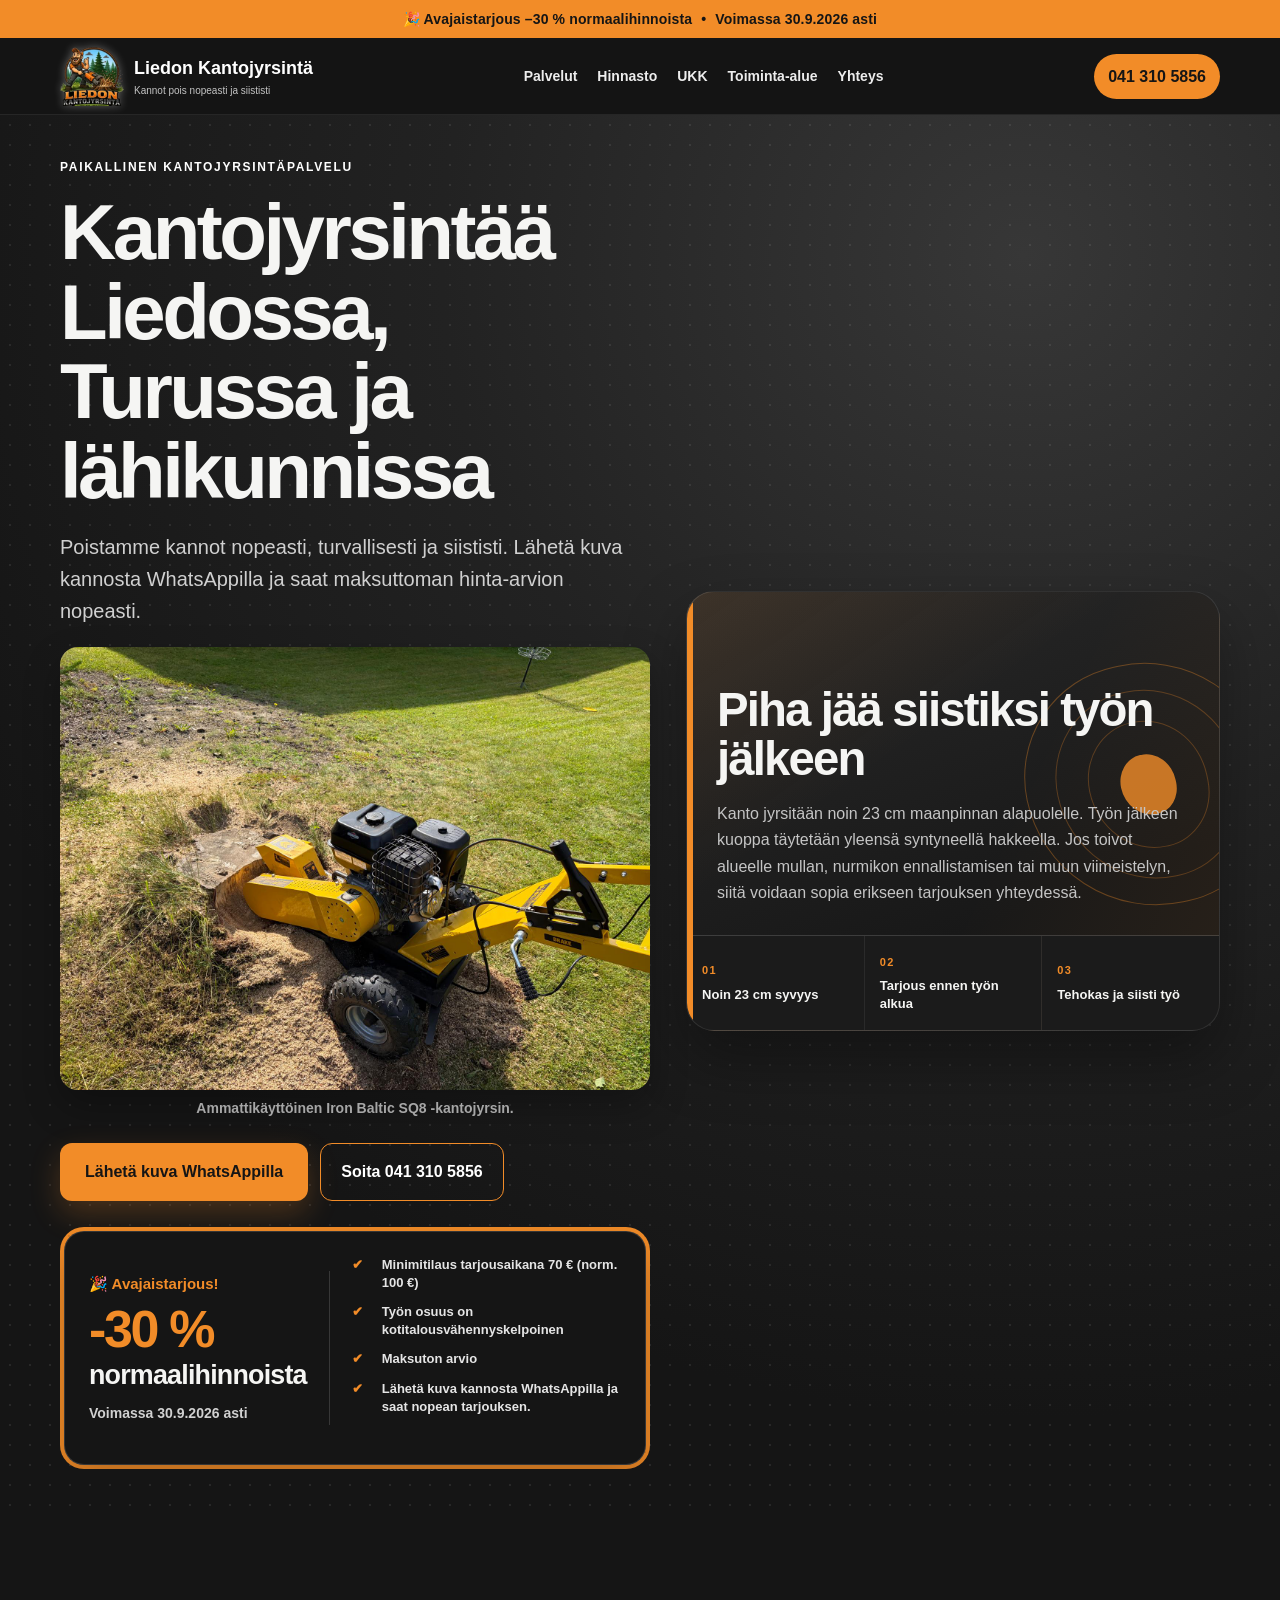
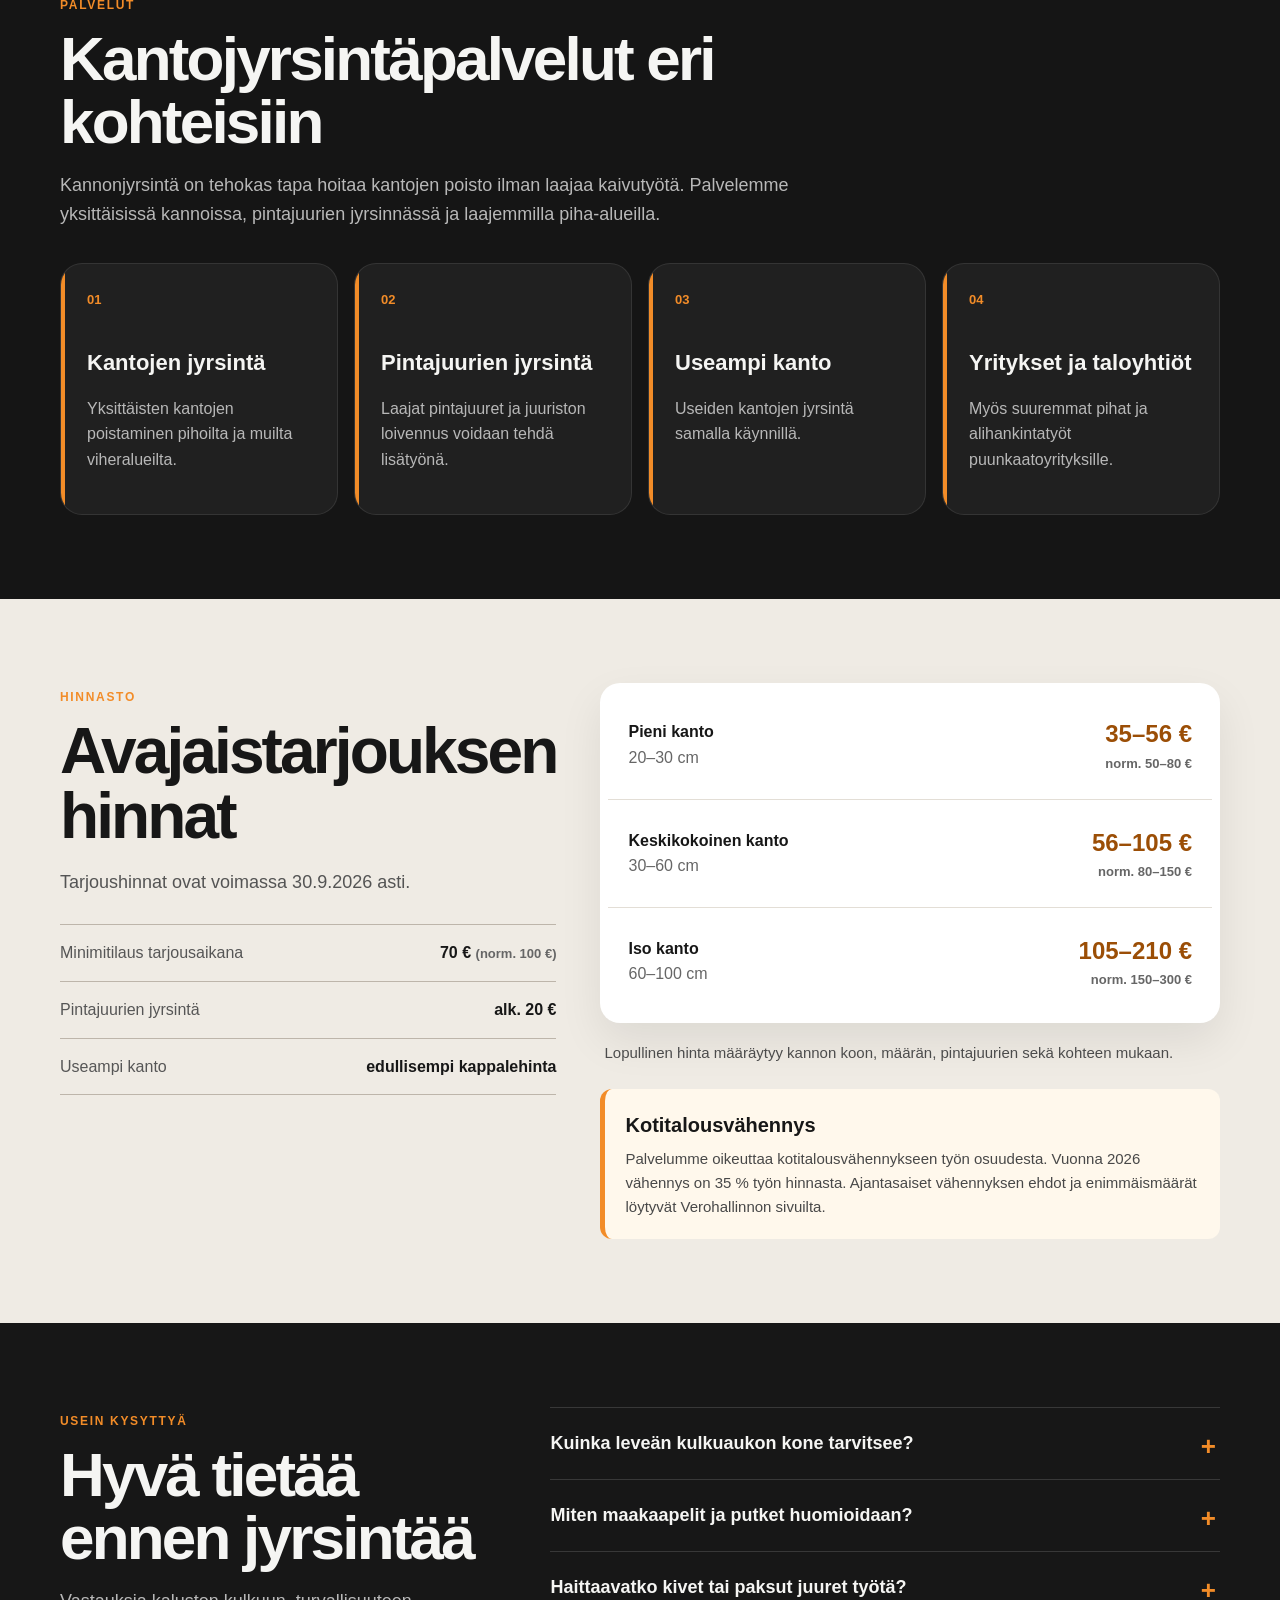
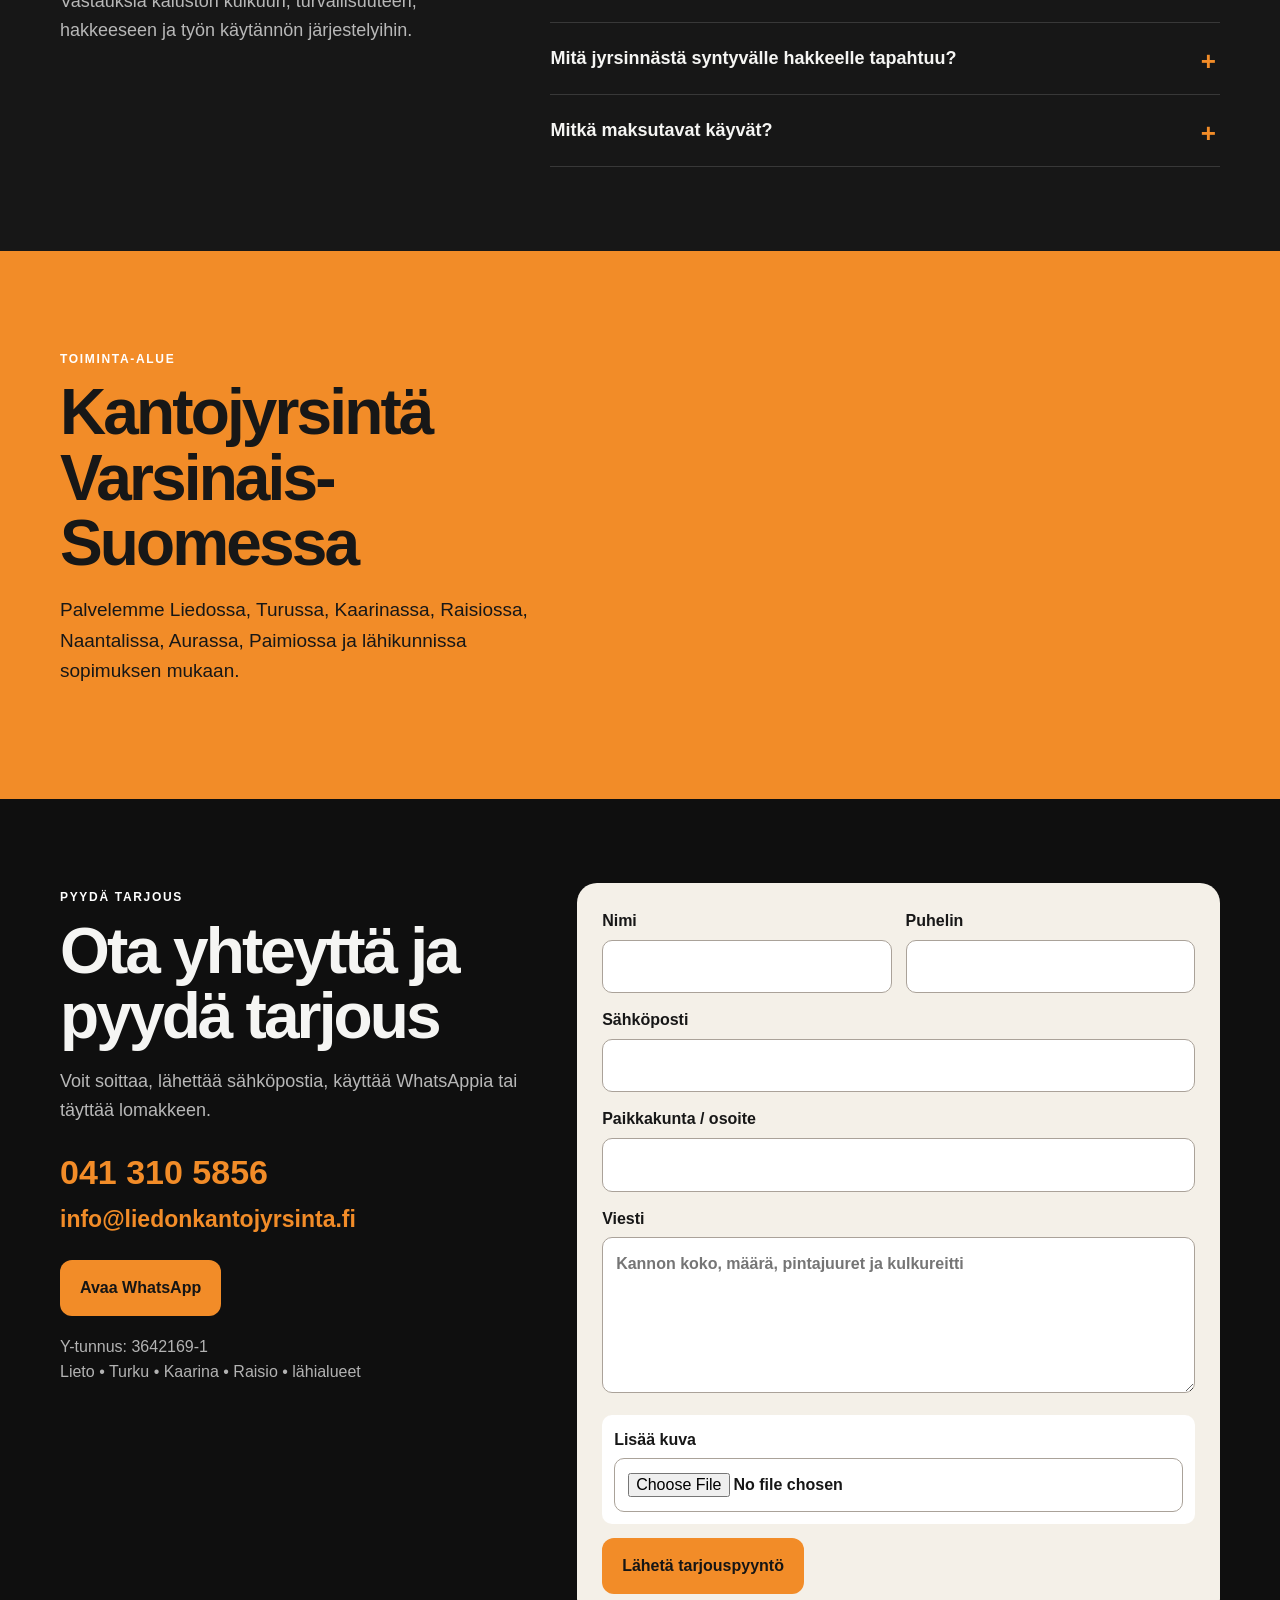
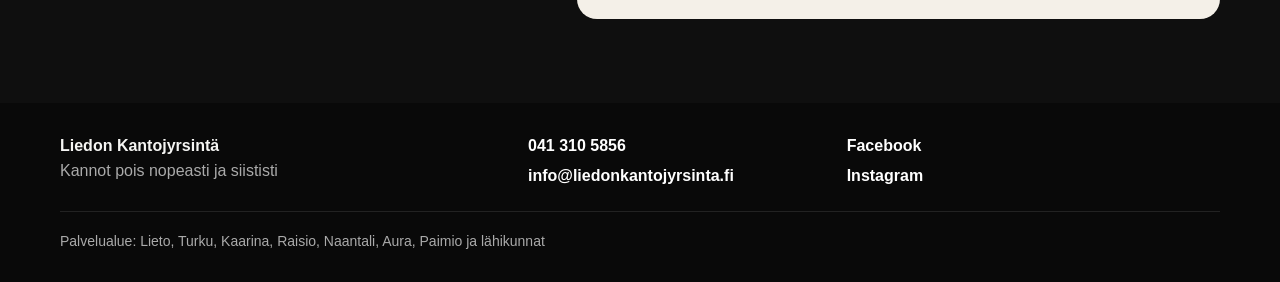
==== index.html @ 43120a2d "Remove redundant sections from homepage for clarity (6a880fb9c7878a87b6a4325f)" ====
<!DOCTYPE html>

<html lang="fi">
<head>
<meta charset="utf-8"/>
<meta content="width=device-width,initial-scale=1" name="viewport"/>
<!-- Google tag (gtag.js) -->
<script async src="https://www.googletagmanager.com/gtag/js?id=G-HK8NTTSECP"></script>
<script>
  window.dataLayer = window.dataLayer || [];
  function gtag(){dataLayer.push(arguments);}
  gtag('js', new Date());
  gtag('config', 'G-HK8NTTSECP');
</script>
<title>Kantojyrsintä Lieto ja Turku | Liedon Kantojyrsintä</title>
<meta content="Kantojyrsintää Liedossa, Turussa ja Varsinais-Suomessa. Kantojen poisto ja pintajuurien jyrsintä nopeasti ja siististi. Pyydä maksuton arvio." name="description"/>
<meta content="#171717" name="theme-color"/>
<link href="https://liedonkantojyrsinta.fi/" rel="canonical"/>
<link href="favicon.png" rel="icon" type="image/png"/>
<meta content="Kantojyrsintä Lieto ja Turku | Liedon Kantojyrsintä" property="og:title"/>
<meta content="Kantojen poisto ja pintajuurien jyrsintä Liedossa, Turussa ja muualla Varsinais-Suomessa. Pyydä maksuton hinta-arvio." property="og:description"/>
<meta content="website" property="og:type"/>
<meta content="fi_FI" property="og:locale"/>
<meta content="https://liedonkantojyrsinta.fi" property="og:url"/>
<meta content="https://liedonkantojyrsinta.fi/og-image.jpg?v=20260805" property="og:image"/>
<meta content="https://liedonkantojyrsinta.fi/og-image.jpg?v=20260805" property="og:image:secure_url"/>
<meta content="image/jpeg" property="og:image:type"/>
<meta content="1200" property="og:image:width"/>
<meta content="630" property="og:image:height"/>
<meta content="Liedon Kantojyrsinnän logo mustalla taustalla" property="og:image:alt"/>
<meta content="Liedon Kantojyrsintä" property="og:site_name"/>
<meta content="summary_large_image" name="twitter:card"/>
<meta content="Kantojyrsintä Lieto ja Turku | Liedon Kantojyrsintä" name="twitter:title"/>
<meta content="Kantojen poisto ja pintajuurien jyrsintä Liedossa, Turussa ja muualla Varsinais-Suomessa. Pyydä maksuton hinta-arvio." name="twitter:description"/>
<meta content="https://liedonkantojyrsinta.fi/og-image.jpg?v=20260805" name="twitter:image"/>
<meta content="Liedon Kantojyrsinnän logo mustalla taustalla" name="twitter:image:alt"/>
<link href="style.css" rel="stylesheet"/>
<script type="application/ld+json">
{
  "@context": "https://schema.org",
  "@type": "LocalBusiness",
  "name": "Liedon Kantojyrsintä",
  "description": "Kantojyrsintä, kantojen poisto ja pintajuurien jyrsintä Liedossa, Turussa ja muualla Varsinais-Suomessa.",
  "url": "https://liedonkantojyrsinta.fi/",
  "logo": "https://liedonkantojyrsinta.fi/logo.webp",
  "image": "https://liedonkantojyrsinta.fi/og-image.jpg",
  "telephone": "+358413105856",
  "email": "info@liedonkantojyrsinta.fi",
  "taxID": "3642169-1",
  "priceRange": "€€",
  "areaServed": ["Lieto", "Turku", "Kaarina", "Raisio", "Naantali", "Aura", "Paimio", "Varsinais-Suomi"]
}
</script>
</head>
<body>
<a class="skip-link" href="#sisalto">Siirry sisältöön</a>
<div class="announcement-bar" role="status">
<div class="container">🎉 Avajaistarjous –30 % normaalihinnoista <span aria-hidden="true">•</span> Voimassa 30.9.2026 asti</div>
</div>
<header class="site-header">
<div class="container header-inner">
<a class="brand" href="#alku">
<img alt="Liedon Kantojyrsintä" decoding="async" height="176" src="logo.png" width="192"/>
<span>
<strong>Liedon Kantojyrsintä</strong>
<small>Kannot pois nopeasti ja siististi</small>
</span>
</a>
<button aria-controls="paavalikko" aria-expanded="false" aria-label="Avaa valikko" class="menu-toggle" type="button">
<span></span><span></span><span></span>
</button>
<nav aria-label="Päävalikko" class="nav" id="paavalikko">
<a href="#palvelut">Palvelut</a>
<a href="#hinnasto">Hinnasto</a>
<a href="#ukk">UKK</a>
<a href="#alue">Toiminta-alue</a>
<a href="#yhteys">Yhteys</a>
</nav>
<a class="header-call" href="tel:+358413105856">041 310 5856</a>
</div>
</header>
<main id="sisalto">
<section class="hero" id="alku">
<div class="hero-noise"></div>
<div class="container hero-grid">
<div class="hero-copy">
<span class="eyebrow">Paikallinen kantojyrsintäpalvelu</span>
<h1>Kantojyrsintää Liedossa, Turussa ja lähikunnissa</h1>
<p>Poistamme kannot nopeasti, turvallisesti ja siististi. Lähetä kuva kannosta WhatsAppilla ja saat maksuttoman hinta-arvion nopeasti.</p>
<img alt="Kantojyrsin pihalla" class="hero-stump-image" decoding="async" height="1200" src="stump-grinder.jpg" width="1600"/>
<p class="hero-stump-caption">Ammattikäyttöinen Iron Baltic SQ8 -kantojyrsin.</p>
<div class="hero-actions">
<a class="btn btn-orange" href="https://wa.me/358413105856?text=Hei%20Liedon%20Kantojyrsint%C3%A4!%20Haluaisin%20hinta-arvion%20kannosta." rel="noopener" target="_blank">
            Lähetä kuva WhatsAppilla
          </a>
<a class="btn btn-ghost" href="tel:+358413105856">Soita 041 310 5856</a>
</div>
<section class="campaign-section" aria-labelledby="campaign-title">
<div class="campaign-card">
<div class="campaign-offer">
<span class="campaign-kicker">🎉 Avajaistarjous!</span>
<h2 id="campaign-title">-30 % <span>normaalihinnoista</span></h2>
<p>Voimassa 30.9.2026 asti</p>
</div>
<div class="campaign-details">
<ul>
<li><span aria-hidden="true">✔</span> Minimitilaus tarjousaikana 70 € (norm. 100 €)</li>
<li><span aria-hidden="true">✔</span> Työn osuus on kotitalousvähennyskelpoinen</li>
<li><span aria-hidden="true">✔</span> Maksuton arvio</li>
<li><span aria-hidden="true">✔</span> Lähetä kuva kannosta WhatsAppilla ja saat nopean tarjouksen.</li>
</ul>
</div>
</div>
</section>
</div>
<div class="hero-visual">
<div class="hero-service-card">
<div aria-hidden="true" class="stump-rings"><span></span><span></span><span></span></div>
<div class="service-card-copy">
<h2>Piha jää siistiksi työn jälkeen</h2>
<p>Kanto jyrsitään noin 23 cm maanpinnan alapuolelle. Työn jälkeen kuoppa täytetään yleensä syntyneellä hakkeella. Jos toivot alueelle mullan, nurmikon ennallistamisen tai muun viimeistelyn, siitä voidaan sopia erikseen tarjouksen yhteydessä.</p>
</div>
<div class="service-card-points">
<div><span>01</span><strong>Noin 23 cm syvyys</strong></div>
<div><span>02</span><strong>Tarjous ennen työn alkua</strong></div>
<div><span>03</span><strong>Tehokas ja siisti työ</strong></div>
</div>
</div>
</div>
</div>
</section>
<section class="section" id="palvelut">
<div class="container">
<div class="section-heading">
<span class="eyebrow orange">Palvelut</span>
<h2>Kantojyrsintäpalvelut eri kohteisiin</h2>
<p>Kannonjyrsintä on tehokas tapa hoitaa kantojen poisto ilman laajaa kaivutyötä. Palvelemme yksittäisissä kannoissa, pintajuurien jyrsinnässä ja laajemmilla piha-alueilla.</p>
</div>
<div class="services-grid">
<article>
<div class="service-icon">01</div>
<h3>Kantojen jyrsintä</h3>
<p>Yksittäisten kantojen poistaminen pihoilta ja muilta viheralueilta.</p>
</article>
<article>
<div class="service-icon">02</div>
<h3>Pintajuurien jyrsintä</h3>
<p>Laajat pintajuuret ja juuriston loivennus voidaan tehdä lisätyönä.</p>
</article>
<article>
<div class="service-icon">03</div>
<h3>Useampi kanto</h3>
<p>Useiden kantojen jyrsintä samalla käynnillä.</p>
</article>
<article>
<div class="service-icon">04</div>
<h3>Yritykset ja taloyhtiöt</h3>
<p>Myös suuremmat pihat ja alihankintatyöt puunkaatoyrityksille.</p>
</article>
</div>
</div>
</section>
<section class="section pricing-section" id="hinnasto">
<div class="container pricing-layout">
<div class="pricing-copy">
<span class="eyebrow orange">Hinnasto</span>
<h2>Avajaistarjouksen hinnat</h2>
<p>Tarjoushinnat ovat voimassa 30.9.2026 asti.</p>
<div class="pricing-facts">
<div><span>Minimitilaus tarjousaikana</span><strong>70 € <small>(norm. 100 €)</small></strong></div>
<div><span>Pintajuurien jyrsintä</span><strong>alk. 20 €</strong></div>
<div><span>Useampi kanto</span><strong>edullisempi kappalehinta</strong></div>
</div>
</div>
<div class="price-column">
<div class="price-table">
<div class="price-row">
<div><strong>Pieni kanto</strong><span>20–30 cm</span></div>
<div class="price-value"><b>35–56 €</b><span>norm. 50–80 €</span></div>
</div>
<div class="price-row">
<div><strong>Keskikokoinen kanto</strong><span>30–60 cm</span></div>
<div class="price-value"><b>56–105 €</b><span>norm. 80–150 €</span></div>
</div>
<div class="price-row">
<div><strong>Iso kanto</strong><span>60–100 cm</span></div>
<div class="price-value"><b>105–210 €</b><span>norm. 150–300 €</span></div>
</div>
</div>
<p class="pricing-note">Lopullinen hinta määräytyy kannon koon, määrän, pintajuurien sekä kohteen mukaan.</p>
<aside class="tax-deduction" aria-labelledby="kotitalousvahennys-title">
<h3 id="kotitalousvahennys-title">Kotitalousvähennys</h3>
<p>Palvelumme oikeuttaa kotitalousvähennykseen työn osuudesta. Vuonna 2026 vähennys on 35 % työn hinnasta. Ajantasaiset vähennyksen ehdot ja enimmäismäärät löytyvät Verohallinnon sivuilta.</p>
</aside>
</div>
</div>
</section>
<section class="section faq-section" id="ukk">
<div class="container faq-layout">
<div class="section-heading">
<span class="eyebrow orange">Usein kysyttyä</span>
<h2>Hyvä tietää ennen jyrsintää</h2>
<p>Vastauksia kaluston kulkuun, turvallisuuteen, hakkeeseen ja työn käytännön järjestelyihin.</p>
</div>
<div class="faq-list">
<details>
<summary>Kuinka leveän kulkuaukon kone tarvitsee?</summary>
<p>Ilmoita tarjouspyynnössä kulkureitin kapein leveys sekä mahdolliset portaat, jyrkät kohdat ja portit. Kaluston sopivuus varmistetaan ennen työn sopimista.</p>
</details>
<details>
<summary>Miten maakaapelit ja putket huomioidaan?</summary>
<p>Kerro kaikista tiedossa olevista maakaapeleista, putkista ja kastelujärjestelmistä. Niiden sijainti on selvitettävä ennen jyrsinnän aloittamista.</p>
</details>
<details>
<summary>Haittaavatko kivet tai paksut juuret työtä?</summary>
<p>Kivet, maa-aines ja laajat pintajuuret voivat vaikuttaa työn laajuuteen ja hintaan. Lähetä niistä kuvat etukäteen, jos ne ovat näkyvissä.</p>
</details>
<details>
<summary>Mitä jyrsinnästä syntyvälle hakkeelle tapahtuu?</summary>
<p>Jyrsinnän jälkeen kuoppa täytetään yleensä syntyneellä hakkeella. Jos toivot alueelle multaa, nurmikon ennallistamista tai muuta viimeistelyä, siitä voidaan sopia erikseen tarjouksen yhteydessä.</p>
</details>
<details>
<summary>Mitkä maksutavat käyvät?</summary>
<p>Maksutapa sovitaan tarjouksen yhteydessä. Kysy käytettävissä olevista maksutavoista ennen työn tilaamista.</p>
</details>
</div>
</div>
</section>


<section class="section area-section" id="alue">
<div class="container area-grid">
<div>
<span class="eyebrow">Toiminta-alue</span>
<h2>Kantojyrsintä Varsinais-Suomessa</h2>
<p>Palvelemme Liedossa, Turussa, Kaarinassa, Raisiossa, Naantalissa, Aurassa, Paimiossa ja lähikunnissa sopimuksen mukaan.</p>
</div>
<iframe loading="lazy" referrerpolicy="no-referrer-when-downgrade" src="https://www.google.com/maps?q=Lieto%2C%20Finland&amp;output=embed" title="Liedon Kantojyrsinnän toiminta-alue">
</iframe>
</div>
</section>

<section class="section contact-section" id="yhteys">
<div class="container contact-grid">
<div>
<span class="eyebrow">Pyydä tarjous</span>
<h2>Ota yhteyttä ja pyydä tarjous</h2>
<p>Voit soittaa, lähettää sähköpostia, käyttää WhatsAppia tai täyttää lomakkeen.</p>
<a class="contact-phone" href="tel:+358413105856">041 310 5856</a>
<a class="contact-email" href="mailto:info@liedonkantojyrsinta.fi">info@liedonkantojyrsinta.fi</a>
<div class="contact-actions">
<a class="btn btn-orange" href="https://wa.me/358413105856?text=Hei%20Liedon%20Kantojyrsint%C3%A4!%20Haluaisin%20hinta-arvion%20kannosta." rel="noopener" target="_blank">Avaa WhatsApp</a>
</div>
<div class="business-id">Y-tunnus: 3642169-1</div>
<div class="contact-meta">Lieto • Turku • Kaarina • Raisio • lähialueet</div>
</div>
<form data-netlify="true" enctype="multipart/form-data" id="tarjouspyynto" method="POST" name="tarjouspyynto" netlify-honeypot="bot-field">
<input name="form-name" type="hidden" value="tarjouspyynto"/>
<p class="honeypot"><label>Älä täytä tätä kenttää<input autocomplete="off" name="bot-field" tabindex="-1" type="text"/></label></p>
<div class="form-row">
<label>Nimi<input name="nimi" required="" type="text"/></label>
<label>Puhelin<input name="puhelin" required="" type="tel"/></label>
</div>
<label>Sähköposti<input name="sahkoposti" type="email"/></label>
<label>Paikkakunta / osoite<input name="osoite" type="text"/></label>
<label>Viesti<textarea name="viesti" placeholder="Kannon koko, määrä, pintajuuret ja kulkureitti" rows="5"></textarea></label>
<label class="file-field">Lisää kuva<input accept="image/*" name="kuva" type="file"/></label>
<button class="btn btn-orange" type="submit">Lähetä tarjouspyyntö</button>
<p class="form-status" hidden role="status"></p>
</form>
</div>
</section>
</main>
<footer>
<div class="container footer-grid">
<div>
<strong>Liedon Kantojyrsintä</strong>
<span>Kannot pois nopeasti ja siististi</span>
</div>
<div class="footer-contact">
<a href="tel:+358413105856">041 310 5856</a>
<a href="mailto:info@liedonkantojyrsinta.fi">info@liedonkantojyrsinta.fi</a>
</div>
<div class="footer-socials" aria-label="Sosiaalinen media">
<span>Facebook</span>
<span>Instagram</span>
</div>
<p class="footer-service-area">Palvelualue: Lieto, Turku, Kaarina, Raisio, Naantali, Aura, Paimio ja lähikunnat</p>
</div>
</footer>
<script>
const menuToggle = document.querySelector('.menu-toggle');
const closeMenu = () => {
  document.body.classList.remove('menu-open');
  menuToggle.setAttribute('aria-expanded', 'false');
  menuToggle.setAttribute('aria-label', 'Avaa valikko');
};

menuToggle.addEventListener('click', () => {
  const isOpen = document.body.classList.toggle('menu-open');
  menuToggle.setAttribute('aria-expanded', String(isOpen));
  menuToggle.setAttribute('aria-label', isOpen ? 'Sulje valikko' : 'Avaa valikko');
});

document.querySelectorAll('.nav a').forEach(link => link.addEventListener('click', closeMenu));
document.addEventListener('keydown', event => {
  if (event.key === 'Escape') closeMenu();
});

const form = document.querySelector('#tarjouspyynto');
const formStatus = form.querySelector('.form-status');
form.addEventListener('submit', async event => {
  event.preventDefault();
  const submitButton = form.querySelector('button[type="submit"]');
  submitButton.disabled = true;
  submitButton.textContent = 'Lähetetään…';
  formStatus.hidden = true;

  try {
    const response = await fetch('/', { method: 'POST', body: new FormData(form) });
    if (!response.ok) throw new Error('Lähetys epäonnistui');
    form.reset();
    formStatus.textContent = 'Kiitos yhteydenotosta! Tarjouspyyntösi on lähetetty. Vastaamme yleensä saman päivän aikana.';
    formStatus.className = 'form-status success';
  } catch (error) {
    formStatus.textContent = 'Lähetys ei onnistunut. Kokeile uudelleen tai ota yhteyttä puhelimitse tai sähköpostilla.';
    formStatus.className = 'form-status error';
  } finally {
    formStatus.hidden = false;
    submitButton.disabled = false;
    submitButton.textContent = 'Lähetä tarjouspyyntö';
  }
});
</script>
</body>
</html>
---- style.css ----
:root {
  --black: #151515;
  --black-deep: #090909;
  --black-soft: #202020;
  --orange: #f28c28;
  --cream: #efebe4;
  --white: #f5f5f3;
  --muted: #b8b8b8;
}

* {
  box-sizing: border-box;
}

html {
  scroll-behavior: smooth;
}

body {
  margin: 0;
  font-family: Arial, Helvetica, sans-serif;
  background: var(--black);
  color: var(--white);
  line-height: 1.6;
}

a,
button,
input,
textarea,
summary {
  outline-offset: 4px;
}

:focus-visible {
  outline: 3px solid #ffd19f;
  box-shadow: 0 0 0 2px var(--black);
}

.skip-link {
  position: fixed;
  top: 10px;
  left: 10px;
  z-index: 100;
  padding: 10px 14px;
  border-radius: 8px;
  background: var(--orange);
  color: var(--black);
  font-weight: 900;
  text-decoration: none;
  transform: translateY(-160%);
  transition: transform .18s ease;
}

.skip-link:focus {
  transform: translateY(0);
}

.container {
  width: min(1160px, calc(100% - 32px));
  margin: auto;
}

.announcement-bar {
  position: relative;
  z-index: 60;
  padding: 8px 0;
  background: var(--orange);
  color: var(--black);
  font-size: 14px;
  font-weight: 900;
  letter-spacing: .01em;
  text-align: center;
}

.announcement-bar span {
  margin: 0 5px;
}

.site-header {
  position: sticky;
  top: 0;
  z-index: 50;
  background: rgba(21, 21, 21, .96);
  backdrop-filter: blur(12px);
  border-bottom: 1px solid rgba(255, 255, 255, .08);
}

.header-inner {
  display: flex;
  align-items: center;
  justify-content: space-between;
  gap: 20px;
  height: 76px;
}

.brand {
  display: flex;
  align-items: center;
  gap: 10px;
  color: #fff;
  text-decoration: none;
}

.brand img {
  width: 64px;
  height: auto;
  object-fit: contain;
  filter: drop-shadow(0 0 4px rgba(255, 255, 255, .35));
}

.brand span,
.trust-grid strong,
.trust-grid span,
.price-row div strong,
.price-row div span,
.footer-grid div {
  display: flex;
  flex-direction: column;
}

.brand strong {
  font-size: 18px;
}

.brand small {
  color: #c4c4c4;
  font-size: 10px;
}

.nav {
  display: flex;
  gap: 20px;
}

.nav a {
  color: #ededed;
  font-size: 14px;
  font-weight: 800;
  text-decoration: none;
}

.nav a:hover,
.footer-grid a:hover,
.contact-email:hover {
  color: var(--orange);
}

.header-call {
  padding: 10px 14px;
  border-radius: 999px;
  background: var(--orange);
  color: var(--black);
  font-weight: 900;
  text-decoration: none;
}

.menu-toggle {
  display: none;
  width: 46px;
  padding: 5px;
  border: 0;
  background: none;
  cursor: pointer;
}

.menu-toggle span {
  display: block;
  height: 3px;
  margin: 6px 0;
  background: var(--orange);
  transition: transform .18s ease, opacity .18s ease;
}

.menu-open .menu-toggle span:first-child {
  transform: translateY(9px) rotate(45deg);
}

.menu-open .menu-toggle span:nth-child(2) {
  opacity: 0;
}

.menu-open .menu-toggle span:last-child {
  transform: translateY(-9px) rotate(-45deg);
}

.hero {
  position: relative;
  overflow: hidden;
  background: radial-gradient(circle at 80% 10%, #373737 0, #222 36%, var(--black) 72%);
}

.hero-noise {
  position: absolute;
  inset: 0;
  opacity: .08;
  background-image: radial-gradient(#fff 1px, transparent 1px);
  background-size: 20px 20px;
}

.hero-grid {
  position: relative;
  z-index: 2;
  display: grid;
  grid-template-columns: 1.05fr .95fr;
  gap: 36px;
  align-items: center;
  min-height: 530px;
  padding: 38px 0;
}

.eyebrow {
  display: inline-block;
  color: #fff;
  font-size: 12px;
  font-weight: 900;
  letter-spacing: .14em;
  text-transform: uppercase;
}

.eyebrow.orange {
  color: var(--orange);
}

.hero h1 {
  max-width: 900px;
  margin: 14px 0 20px;
  font-size: clamp(44px, 6.2vw, 78px);
  line-height: 1.02;
  letter-spacing: -.045em;
}

.hero-copy > p {
  max-width: 680px;
  color: #d0d0d0;
  font-size: 20px;
}

.hero-copy {
  min-width: 0;
}

.hero-stump-image {
  display: block;
  width: 100%;
  height: auto;
  margin-top: 20px;
  border-radius: 18px;
  box-shadow: 0 16px 36px rgba(0, 0, 0, .28);
}

.hero-copy > .hero-stump-caption {
  max-width: none;
  margin: 8px 0 0;
  color: #d0d0d0;
  font-size: 14px;
  font-weight: 600;
  line-height: 1.5;
  text-align: center;
  opacity: .78;
}

.hero-actions {
  display: flex;
  gap: 12px;
  flex-wrap: wrap;
}

.hero-actions {
  margin-top: 24px;
}

.hero-actions .btn-orange {
  min-height: 58px;
  padding-inline: 25px;
  box-shadow: 0 12px 30px rgba(242, 140, 40, .24);
}

.btn {
  display: inline-flex;
  align-items: center;
  justify-content: center;
  min-height: 52px;
  padding: 15px 20px;
  border: 0;
  border-radius: 12px;
  font: inherit;
  font-weight: 900;
  text-decoration: none;
  cursor: pointer;
  transition: transform .18s ease, filter .18s ease;
}

.btn:hover {
  transform: translateY(-2px);
  filter: brightness(1.06);
}

.btn:disabled {
  cursor: wait;
  opacity: .7;
  transform: none;
}

.btn-orange {
  background: var(--orange);
  color: var(--black);
}

.btn-ghost {
  border: 1px solid var(--orange);
  background: transparent;
  color: #fff;
}

.trust-grid {
  display: grid;
  grid-template-columns: repeat(3, 1fr);
  gap: 12px;
  margin-top: 32px;
}

.trust-grid div {
  padding-top: 14px;
  border-top: 1px solid rgba(255, 255, 255, .16);
}

.trust-grid span {
  color: #b3b3b3;
  font-size: 12px;
}

.hero-service-card {
  position: relative;
  isolation: isolate;
  display: flex;
  flex-direction: column;
  justify-content: flex-end;
  min-height: 440px;
  padding: 30px;
  overflow: hidden;
  border: 1px solid rgba(255, 255, 255, .11);
  border-radius: 28px;
  background: linear-gradient(145deg, rgba(242, 140, 40, .1), transparent 38%), linear-gradient(160deg, #292929, #181818 70%);
  box-shadow: 0 28px 60px rgba(0, 0, 0, .34);
}

.hero-service-card::before {
  position: absolute;
  z-index: -1;
  inset: 0;
  border-radius: inherit;
  background: linear-gradient(115deg, transparent 58%, rgba(242, 140, 40, .08));
  content: "";
  pointer-events: none;
}

.hero-service-card::after {
  position: absolute;
  top: 0;
  left: 0;
  width: 6px;
  height: 100%;
  background: var(--orange);
  content: "";
}

.stump-rings {
  position: absolute;
  top: 70px;
  right: -52px;
  z-index: -1;
  width: 245px;
  height: 245px;
  border: 1px solid rgba(242, 140, 40, .34);
  border-radius: 47% 53% 45% 55%;
  transform: rotate(-12deg);
}

.stump-rings span {
  position: absolute;
  border: 1px solid rgba(242, 140, 40, .28);
  border-radius: inherit;
}

.stump-rings span:first-child { inset: 26px 30px; }
.stump-rings span:nth-child(2) { inset: 57px 62px; }
.stump-rings span:nth-child(3) {
  inset: 91px 94px;
  border: 0;
  background: var(--orange);
  opacity: .8;
}

.service-card-copy {
  max-width: 500px;
}

.service-card-copy h2 {
  margin: 0 0 18px;
  font-size: clamp(32px, 3.7vw, 48px);
  line-height: 1.02;
  letter-spacing: -.04em;
}

.service-card-copy p {
  margin: 0;
  color: #c5c5c5;
  font-size: 16px;
  line-height: 1.65;
}

.service-card-points {
  display: grid;
  grid-template-columns: repeat(3, 1fr);
  gap: 1px;
  margin: 28px -30px -30px;
  border-top: 1px solid rgba(255, 255, 255, .08);
  background: rgba(255, 255, 255, .08);
}

.service-card-points div {
  display: flex;
  flex-direction: column;
  justify-content: center;
  min-height: 92px;
  padding: 18px 15px;
  background: #1b1b1b;
}

.service-card-points span {
  color: var(--orange);
  font-size: 11px;
  font-weight: 900;
  letter-spacing: .12em;
}

.service-card-points strong {
  margin-top: 6px;
  font-size: 13px;
  line-height: 1.35;
}

.campaign-section {
  position: relative;
  margin-top: 26px;
  padding: 4px;
  overflow: hidden;
  border-radius: 24px;
  background: var(--orange);
  color: var(--black);
}

.campaign-section::before {
  position: absolute;
  inset: 0;
  opacity: .12;
  background-image: radial-gradient(#151515 1px, transparent 1px);
  background-size: 18px 18px;
  content: "";
}

.campaign-card {
  position: relative;
  display: grid;
  grid-template-columns: .8fr 1.2fr;
  gap: 22px;
  align-items: center;
  padding: 24px;
  border: 1px solid rgba(255, 255, 255, .14);
  border-radius: 20px;
  background: var(--black);
  color: var(--white);
  box-shadow: 0 18px 40px rgba(0, 0, 0, .24);
}

.campaign-offer {
  padding-right: 22px;
  border-right: 1px solid rgba(255, 255, 255, .15);
}

.campaign-kicker {
  color: var(--orange);
  font-size: 15px;
  font-weight: 900;
}

.campaign-offer h2 {
  margin: 8px 0 6px;
  color: var(--orange);
  font-size: clamp(38px, 4.2vw, 52px);
  line-height: .96;
  letter-spacing: -.045em;
}

.campaign-offer h2 span {
  display: block;
  margin-top: 8px;
  color: var(--white);
  font-size: clamp(20px, 2.1vw, 27px);
  letter-spacing: -.03em;
}

.campaign-offer p {
  margin: 14px 0 0;
  color: #d1d1d1;
  font-size: 14px;
  font-weight: 800;
}

.campaign-details ul {
  display: grid;
  gap: 11px;
  margin: 0 0 24px;
  padding: 0;
  list-style: none;
}

.campaign-details li {
  display: grid;
  grid-template-columns: 22px 1fr;
  gap: 8px;
  align-items: start;
  color: #e5e5e5;
  font-size: 13px;
  font-weight: 700;
  line-height: 1.4;
}

.campaign-details li span {
  color: var(--orange);
  font-weight: 900;
}

.section {
  padding: 84px 0;
  scroll-margin-top: 76px;
}

.section-heading {
  max-width: 760px;
  margin-bottom: 34px;
}

.section h2 {
  margin: 10px 0 14px;
  font-size: clamp(38px, 5.2vw, 62px);
  line-height: 1.02;
  letter-spacing: -.045em;
}

.section-heading p {
  color: #b8b8b8;
  font-size: 18px;
}

.services-grid {
  display: grid;
  grid-template-columns: repeat(4, 1fr);
  gap: 16px;
}

.services-grid article {
  position: relative;
  padding: 26px;
  overflow: hidden;
  border: 1px solid rgba(255, 255, 255, .09);
  border-radius: 22px;
  background: var(--black-soft);
  transition: transform .22s ease, box-shadow .22s ease, border-color .22s ease;
}

.services-grid article::before {
  position: absolute;
  top: 0;
  bottom: 0;
  left: 0;
  width: 4px;
  background: var(--orange);
  content: "";
}

.services-grid article:hover {
  border-color: rgba(242, 140, 40, .45);
  box-shadow: 0 20px 44px rgba(0, 0, 0, .24);
  transform: translateY(-5px);
}

.service-icon {
  color: var(--orange);
  font-size: 13px;
  font-weight: 900;
}

.services-grid h3 {
  margin: 34px 0 10px;
  font-size: 22px;
}

.services-grid p {
  color: #b8b8b8;
}

.pricing-section {
  background: var(--cream);
  color: #171717;
}

.pricing-layout {
  display: grid;
  grid-template-columns: .85fr 1.15fr;
  gap: 44px;
}

.pricing-copy h2,
.contact-grid h2 {
  font-size: clamp(42px, 5vw, 66px);
}

.pricing-copy > p {
  color: #545454;
  font-size: 18px;
}

.pricing-facts {
  margin-top: 28px;
  border-top: 1px solid #bdb5aa;
}

.pricing-facts div {
  display: flex;
  justify-content: space-between;
  gap: 20px;
  padding: 15px 0;
  border-bottom: 1px solid #bdb5aa;
}

.pricing-facts span {
  color: #565656;
}

.pricing-facts small {
  color: #666;
  font-size: 13px;
  font-weight: 700;
}

.minimum-note {
  padding: 16px 0 0;
  color: #444;
  font-size: 15px;
}

.tax-deduction {
  margin-top: 24px;
  padding: 20px;
  border-left: 5px solid var(--orange);
  border-radius: 12px;
  background: #fff8ec;
}

.tax-deduction h3 {
  margin: 0 0 6px;
  font-size: 20px;
}

.tax-deduction p {
  margin: 0;
  color: #484848;
  font-size: 15px;
}

.price-table {
  align-self: start;
  padding: 8px;
  border-radius: 20px;
  background: #fff;
  box-shadow: 0 18px 44px rgba(0, 0, 0, .08);
}

.price-row {
  display: flex;
  align-items: center;
  justify-content: space-between;
  gap: 24px;
  padding: 24px 20px;
  border-bottom: 1px solid #e3ded6;
}

.price-row:last-child {
  border-bottom: 0;
}

.price-row div span {
  color: #666;
}

.price-row b {
  font-size: 24px;
  text-align: right;
}

.price-value {
  display: flex;
  flex-direction: column;
  align-items: flex-end;
}

.price-value b {
  color: #9b4e06;
}

.price-value span {
  color: #6a6a6a;
  font-size: 13px;
  font-weight: 800;
}

.pricing-note {
  margin: 18px 4px 0;
  color: #4c4c4c;
  font-size: 15px;
}

.faq-section {
  background: #171717;
}

.faq-layout {
  display: grid;
  grid-template-columns: .8fr 1.2fr;
  gap: 44px;
}

.faq-list {
  border-top: 1px solid rgba(255, 255, 255, .14);
}

.faq-list details {
  border-bottom: 1px solid rgba(255, 255, 255, .14);
}

.faq-list summary {
  position: relative;
  padding: 21px 46px 21px 0;
  font-size: 18px;
  font-weight: 900;
  cursor: pointer;
  list-style: none;
}

.faq-list summary::-webkit-details-marker {
  display: none;
}

.faq-list summary::after {
  position: absolute;
  top: 18px;
  right: 4px;
  color: var(--orange);
  font-size: 26px;
  content: "+";
}

.faq-list details[open] summary::after {
  content: "−";
}

.faq-list p {
  margin: -4px 0 22px;
  color: #c2c2c2;
}

.area-section {
  background: var(--orange);
  color: #171717;
}

.area-grid {
  display: grid;
  grid-template-columns: .85fr 1.15fr;
  gap: 30px;
  align-items: center;
}

.area-section h2 {
  font-size: clamp(40px, 5vw, 64px);
}

.area-section p {
  font-size: 19px;
}

.area-section iframe {
  width: 100%;
  height: 380px;
  border: 0;
  border-radius: 20px;
}

.contact-section {
  background: #0f0f0f;
}

.contact-grid {
  display: grid;
  grid-template-columns: .85fr 1.15fr;
  gap: 42px;
}

.contact-grid > div > p {
  color: #b8b8b8;
  font-size: 18px;
}

.contact-phone,
.contact-email {
  display: block;
  color: var(--orange);
  font-weight: 900;
  text-decoration: none;
}

.contact-phone {
  margin: 20px 0 2px;
  font-size: 34px;
}

.contact-email {
  margin-bottom: 8px;
  font-size: clamp(17px, 2.2vw, 23px);
}

.contact-actions {
  display: flex;
  margin: 22px 0 18px;
}

.business-id,
.contact-meta {
  color: #b3b3b3;
}

.contact-section form {
  padding: 25px;
  border-radius: 20px;
  background: #f4f0e8;
  color: #171717;
}

.contact-section label {
  display: block;
  margin-bottom: 14px;
  font-weight: 800;
}

.contact-section input,
.contact-section textarea {
  width: 100%;
  margin-top: 6px;
  padding: 13px;
  border: 1px solid #aaa299;
  border-radius: 10px;
  background: #fff;
  color: #171717;
  font: inherit;
}

.contact-section input:focus,
.contact-section textarea:focus {
  border-color: #8a4b10;
}

.form-row {
  display: grid;
  grid-template-columns: 1fr 1fr;
  gap: 14px;
}

.file-field {
  padding: 12px;
  border-radius: 10px;
  background: #fff;
}

.honeypot {
  position: absolute;
  left: -9999px;
}

.form-status {
  margin: 16px 0 0;
  padding: 13px 15px;
  border-radius: 10px;
  font-weight: 800;
}

.form-status.success {
  border: 1px solid #478b4e;
  background: #e9f7ea;
  color: #174e1d;
}

.form-status.error {
  border: 1px solid #a84338;
  background: #fff0ee;
  color: #7a2119;
}

footer {
  padding: 30px 0;
  background: var(--black-deep);
}

.footer-grid {
  display: grid;
  grid-template-columns: 1.2fr .8fr 1fr;
  gap: 20px;
}

.footer-grid a {
  color: #fff;
  font-weight: 900;
  text-decoration: none;
}

.footer-grid span {
  color: #aaa;
}

.footer-contact,
.footer-socials {
  gap: 5px;
}

.footer-socials span {
  color: #fff;
  font-weight: 900;
}

.footer-service-area {
  grid-column: 1 / -1;
  margin: 2px 0 0;
  padding-top: 18px;
  border-top: 1px solid rgba(255, 255, 255, .1);
  color: #aaa;
  font-size: 14px;
}

@media (max-width: 960px) {
  .nav {
    display: none;
  }

  .menu-toggle {
    display: block;
  }

  .header-call {
    display: none;
  }

  .menu-open .nav {
    position: absolute;
    top: 76px;
    right: 0;
    left: 0;
    display: flex;
    flex-direction: column;
    padding: 20px 32px;
    border-top: 1px solid rgba(255, 255, 255, .08);
    background: var(--black);
  }

  .hero-grid,
  .campaign-card,
  .pricing-layout,
  .faq-layout,
  .area-grid,
  .contact-grid {
    grid-template-columns: 1fr;
  }

  .hero-grid {
    min-height: auto;
    padding: 48px 0;
  }

  .campaign-card {
    gap: 28px;
  }

  .campaign-offer {
    padding: 0 0 28px;
    border-right: 0;
    border-bottom: 1px solid rgba(255, 255, 255, .15);
  }

  .services-grid {
    grid-template-columns: repeat(2, 1fr);
  }

}

@media (max-width: 640px) {
  .announcement-bar {
    padding: 7px 0;
    font-size: 12px;
    line-height: 1.35;
  }

  .announcement-bar span {
    display: none;
  }

  .header-inner {
    height: 68px;
  }

  .brand small {
    display: none;
  }

  .brand img {
    width: 54px;
    height: auto;
  }

  .menu-open .nav {
    top: 68px;
  }

  .hero-grid {
    min-height: auto;
    padding: 30px 0 40px;
  }

  .campaign-section {
    margin-top: 22px;
    padding: 4px;
  }

  .campaign-card {
    gap: 22px;
    padding: 24px 20px;
    border-radius: 18px;
  }

  .campaign-offer {
    padding-bottom: 22px;
  }

  .campaign-kicker {
    font-size: 16px;
  }

  .campaign-offer h2 {
    font-size: clamp(40px, 13vw, 54px);
  }

  .campaign-offer h2 span {
    font-size: clamp(24px, 8vw, 32px);
  }

  .campaign-offer p {
    margin-top: 14px;
  }

  .campaign-details li {
    font-size: 14px;
  }

  .hero h1 {
    font-size: clamp(38px, 10.5vw, 50px);
    line-height: 1.08;
    letter-spacing: -.035em;
  }

  .hero-copy > p {
    font-size: 17px;
  }

  .hero-stump-image {
    width: 100%;
    border-radius: 14px;
    box-shadow: 0 12px 28px rgba(0, 0, 0, .24);
  }

  .hero-actions,
  .contact-actions {
    flex-direction: column;
  }

  .hero-actions .btn,
  .contact-actions .btn {
    width: 100%;
  }

  .trust-grid,
  .services-grid,
  .footer-grid {
    grid-template-columns: 1fr;
  }

  .trust-grid {
    gap: 4px;
  }

  .hero-service-card {
    min-height: 0;
    padding: 24px;
  }

  .stump-rings {
    display: none;
  }

  .service-card-copy h2 {
    font-size: clamp(30px, 9vw, 40px);
  }

  .service-card-copy p {
    font-size: 15px;
  }

  .service-card-points {
    grid-template-columns: 1fr;
    margin: 22px -24px -24px;
  }

  .service-card-points div {
    flex-direction: row;
    align-items: center;
    gap: 12px;
    min-height: auto;
    padding: 13px 20px;
  }

  .service-card-points strong {
    margin-top: 0;
  }

  .section {
    padding: 62px 0;
    scroll-margin-top: 68px;
  }

  .section h2,
  .pricing-copy h2,
  .contact-grid h2 {
    font-size: clamp(32px, 9.5vw, 44px);
  }

  .services-grid article:hover,
  .btn:hover {
    transform: none;
  }

  .price-row {
    padding: 21px 15px;
  }

  .price-row b {
    font-size: 21px;
  }

  .price-value {
    align-items: flex-start;
  }

  .pricing-facts div,
  .price-row {
    align-items: flex-start;
    flex-direction: column;
    gap: 3px;
  }

  .faq-list summary {
    font-size: 17px;
  }

  .form-row {
    grid-template-columns: 1fr;
  }

  .contact-phone {
    font-size: 29px;
  }

}

@media (prefers-reduced-motion: reduce) {
  html {
    scroll-behavior: auto;
  }

  *,
  *::before,
  *::after {
    transition-duration: .01ms !important;
  }
}
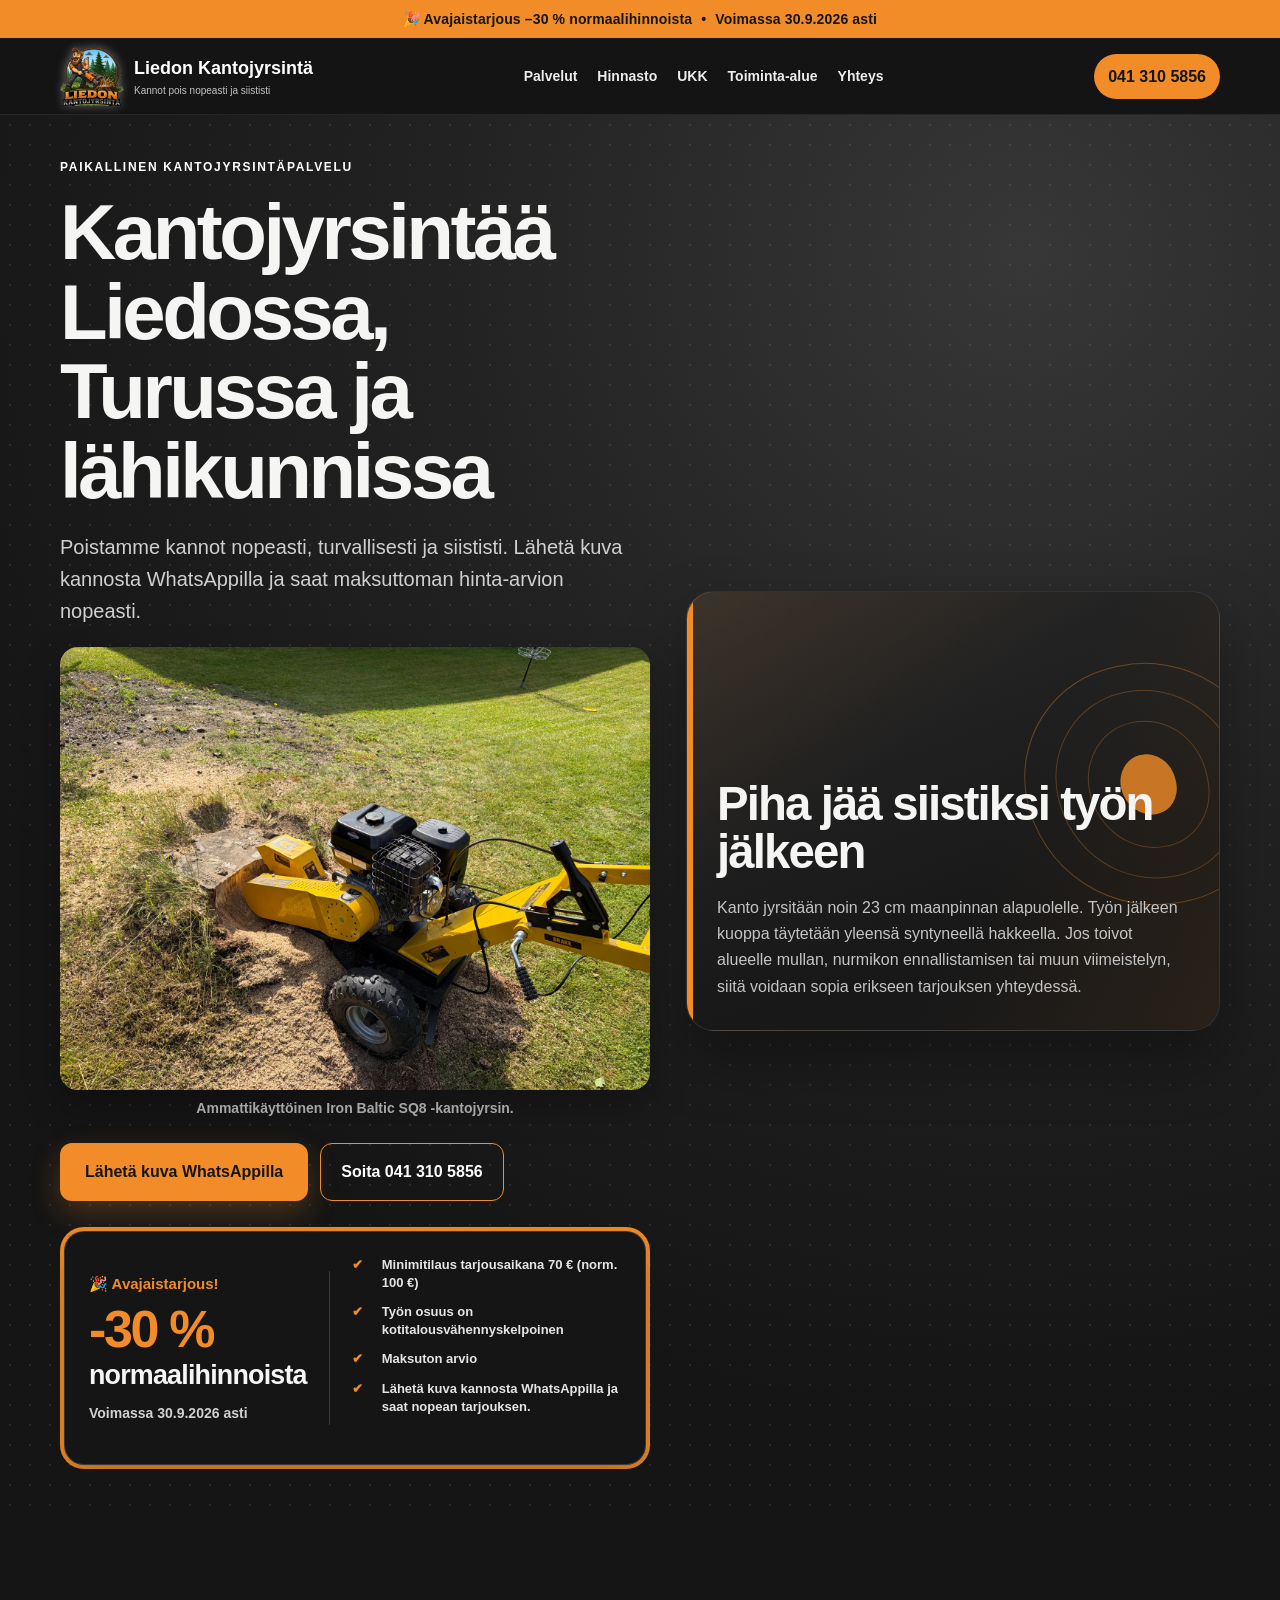
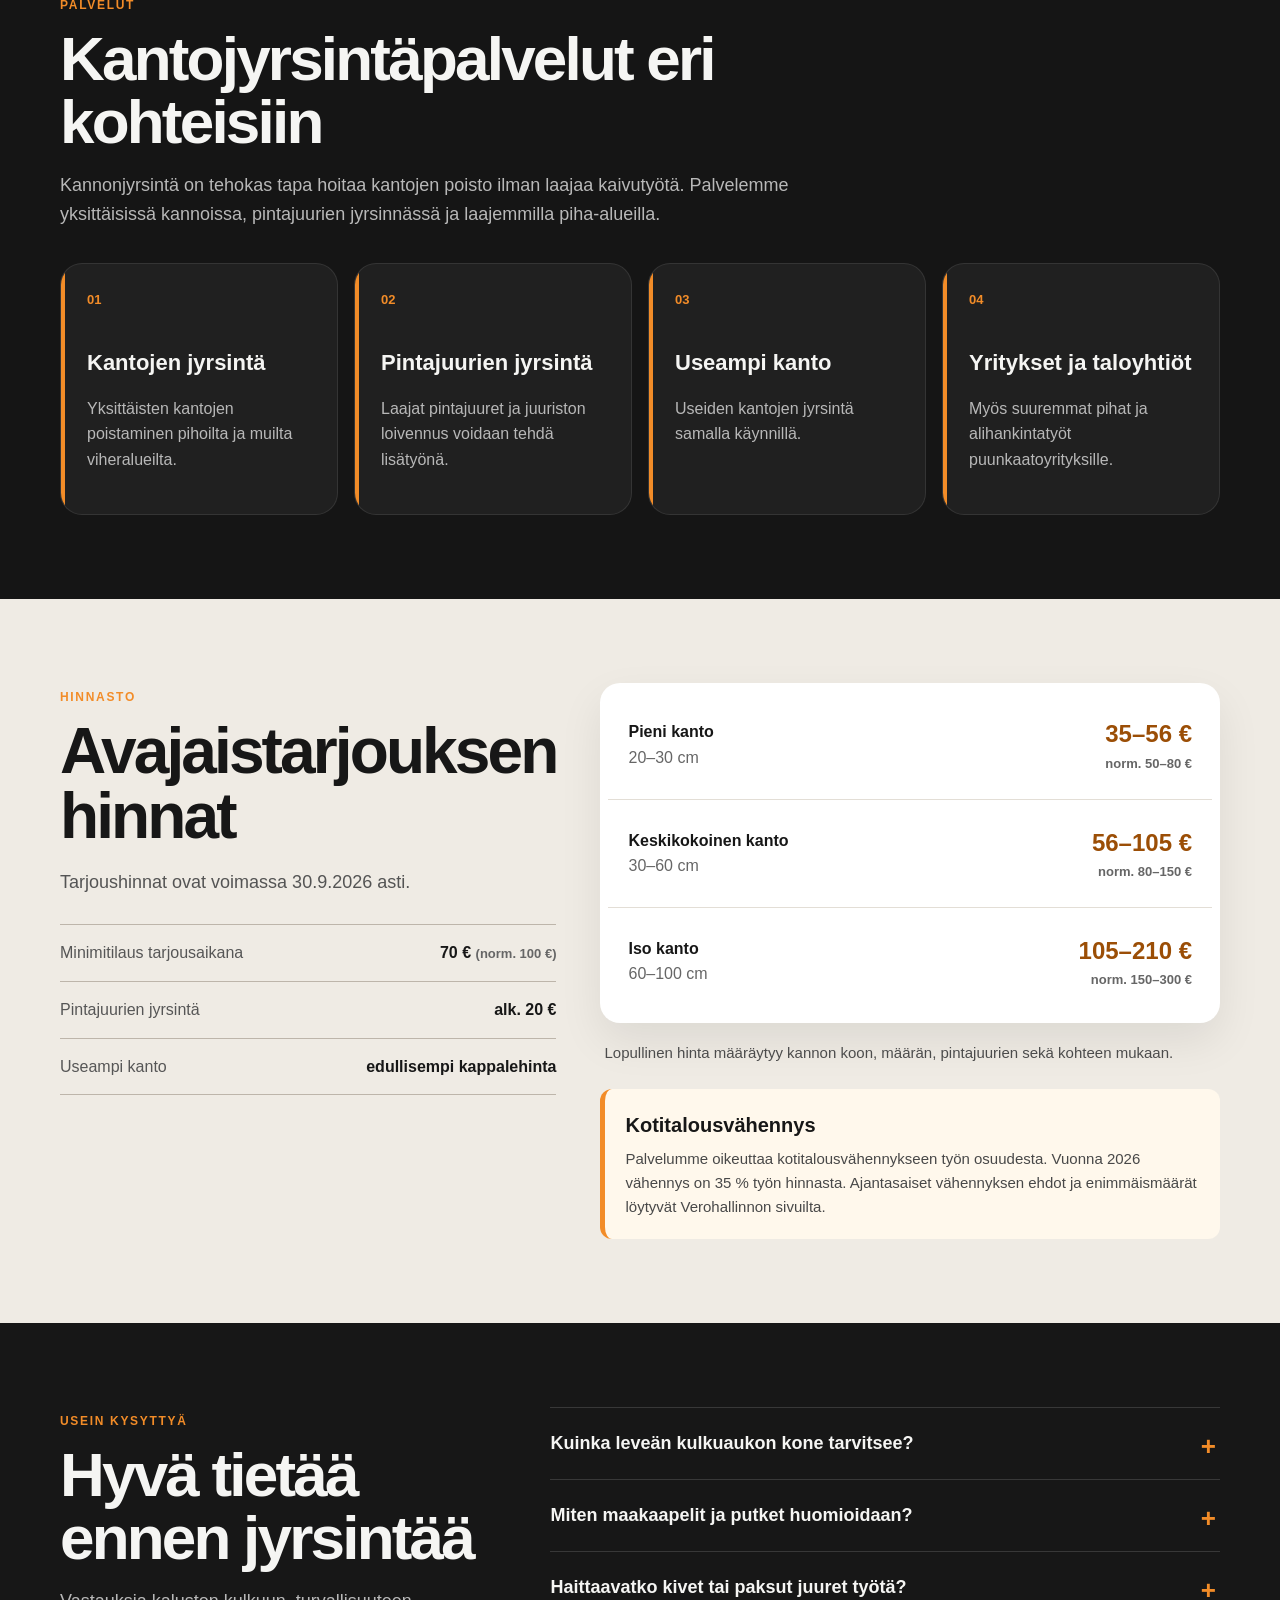
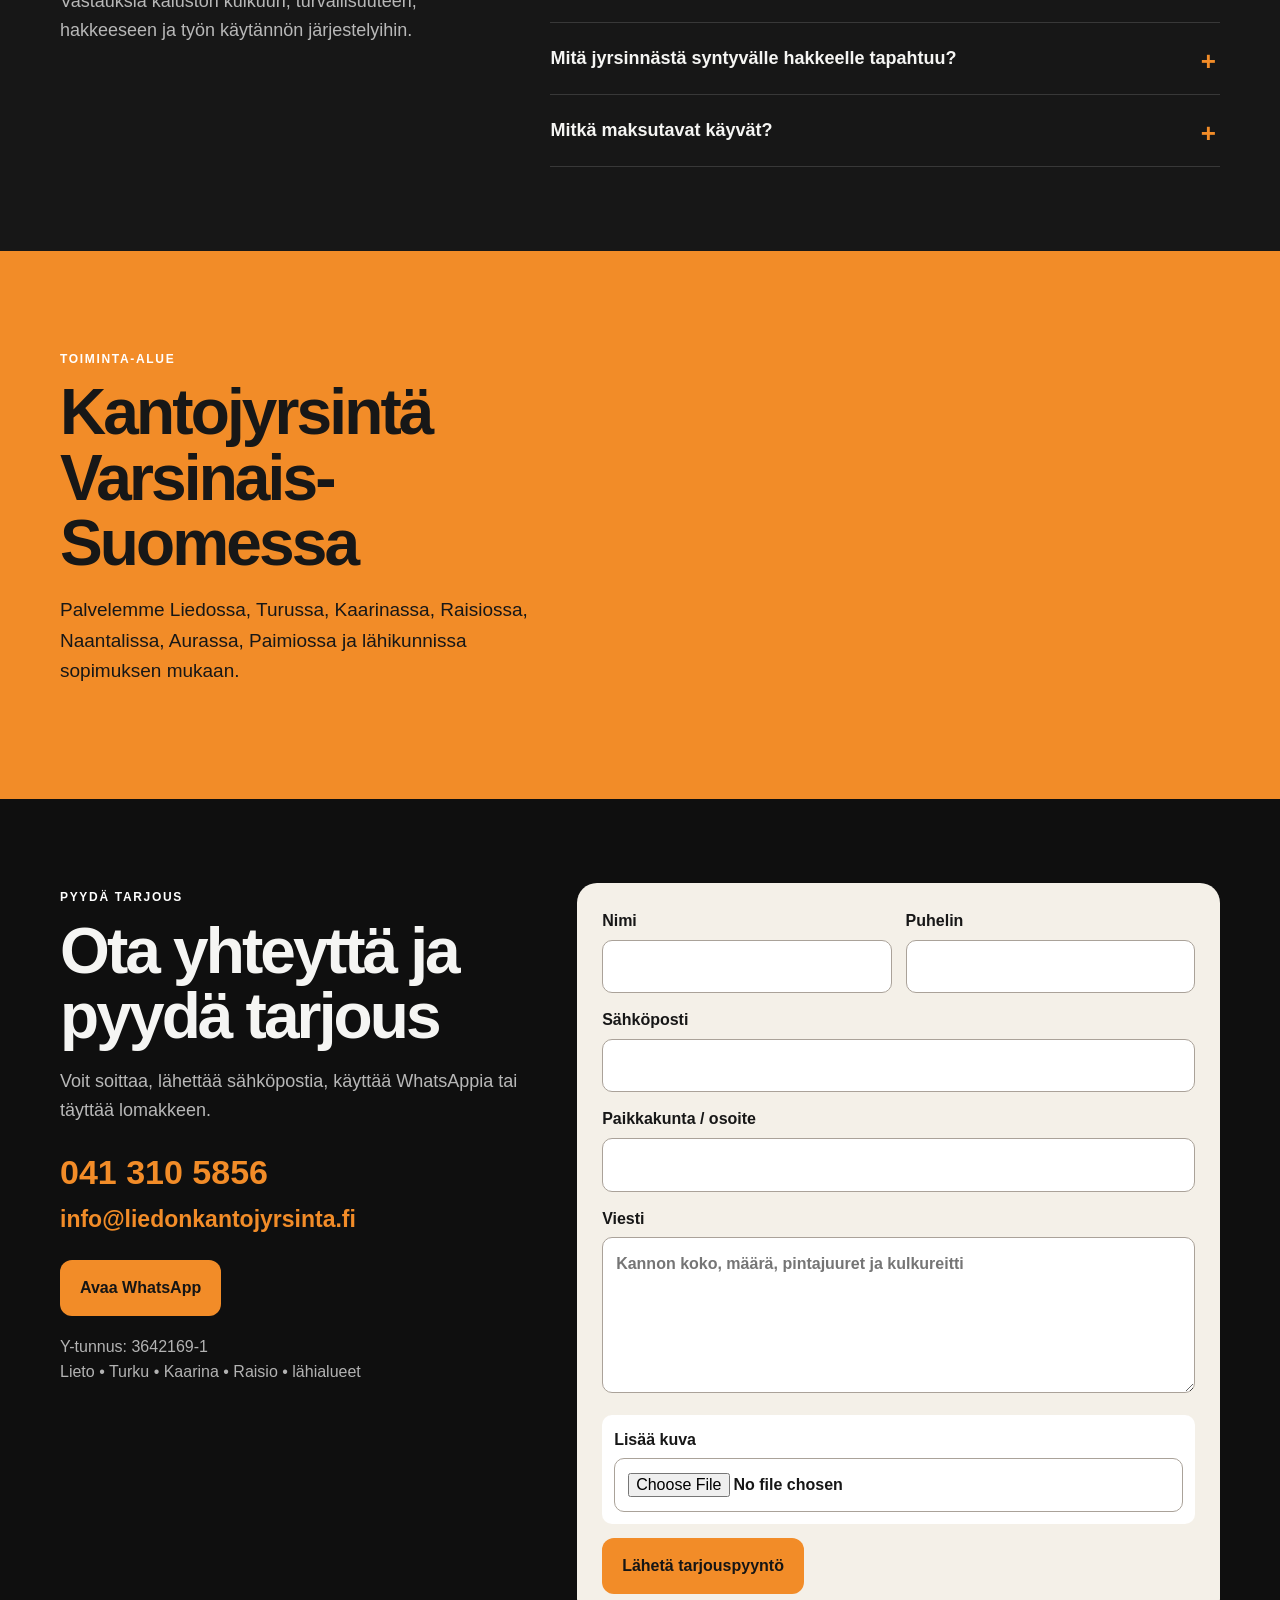
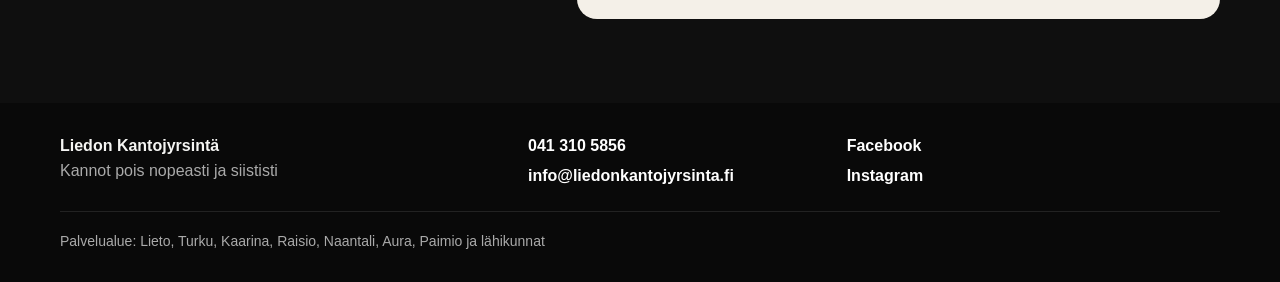
==== commit c206957b: "Remove specific sections from a document (6a8839d0e1676b7b143ff785)" ====
--- a/index.html
+++ b/index.html
@@ -120,11 +120,6 @@
 <h2>Piha jää siistiksi työn jälkeen</h2>
 <p>Kanto jyrsitään noin 23 cm maanpinnan alapuolelle. Työn jälkeen kuoppa täytetään yleensä syntyneellä hakkeella. Jos toivot alueelle mullan, nurmikon ennallistamisen tai muun viimeistelyn, siitä voidaan sopia erikseen tarjouksen yhteydessä.</p>
 </div>
-<div class="service-card-points">
-<div><span>01</span><strong>Noin 23 cm syvyys</strong></div>
-<div><span>02</span><strong>Tarjous ennen työn alkua</strong></div>
-<div><span>03</span><strong>Tehokas ja siisti työ</strong></div>
-</div>
 </div>
 </div>
 </div>
--- a/style.css
+++ b/style.css
@@ -410,37 +410,6 @@
   line-height: 1.65;
 }
 
-.service-card-points {
-  display: grid;
-  grid-template-columns: repeat(3, 1fr);
-  gap: 1px;
-  margin: 28px -30px -30px;
-  border-top: 1px solid rgba(255, 255, 255, .08);
-  background: rgba(255, 255, 255, .08);
-}
-
-.service-card-points div {
-  display: flex;
-  flex-direction: column;
-  justify-content: center;
-  min-height: 92px;
-  padding: 18px 15px;
-  background: #1b1b1b;
-}
-
-.service-card-points span {
-  color: var(--orange);
-  font-size: 11px;
-  font-weight: 900;
-  letter-spacing: .12em;
-}
-
-.service-card-points strong {
-  margin-top: 6px;
-  font-size: 13px;
-  line-height: 1.35;
-}
-
 .campaign-section {
   position: relative;
   margin-top: 26px;
@@ -1123,23 +1092,6 @@
     font-size: 15px;
   }
 
-  .service-card-points {
-    grid-template-columns: 1fr;
-    margin: 22px -24px -24px;
-  }
-
-  .service-card-points div {
-    flex-direction: row;
-    align-items: center;
-    gap: 12px;
-    min-height: auto;
-    padding: 13px 20px;
-  }
-
-  .service-card-points strong {
-    margin-top: 0;
-  }
-
   .section {
     padding: 62px 0;
     scroll-margin-top: 68px;
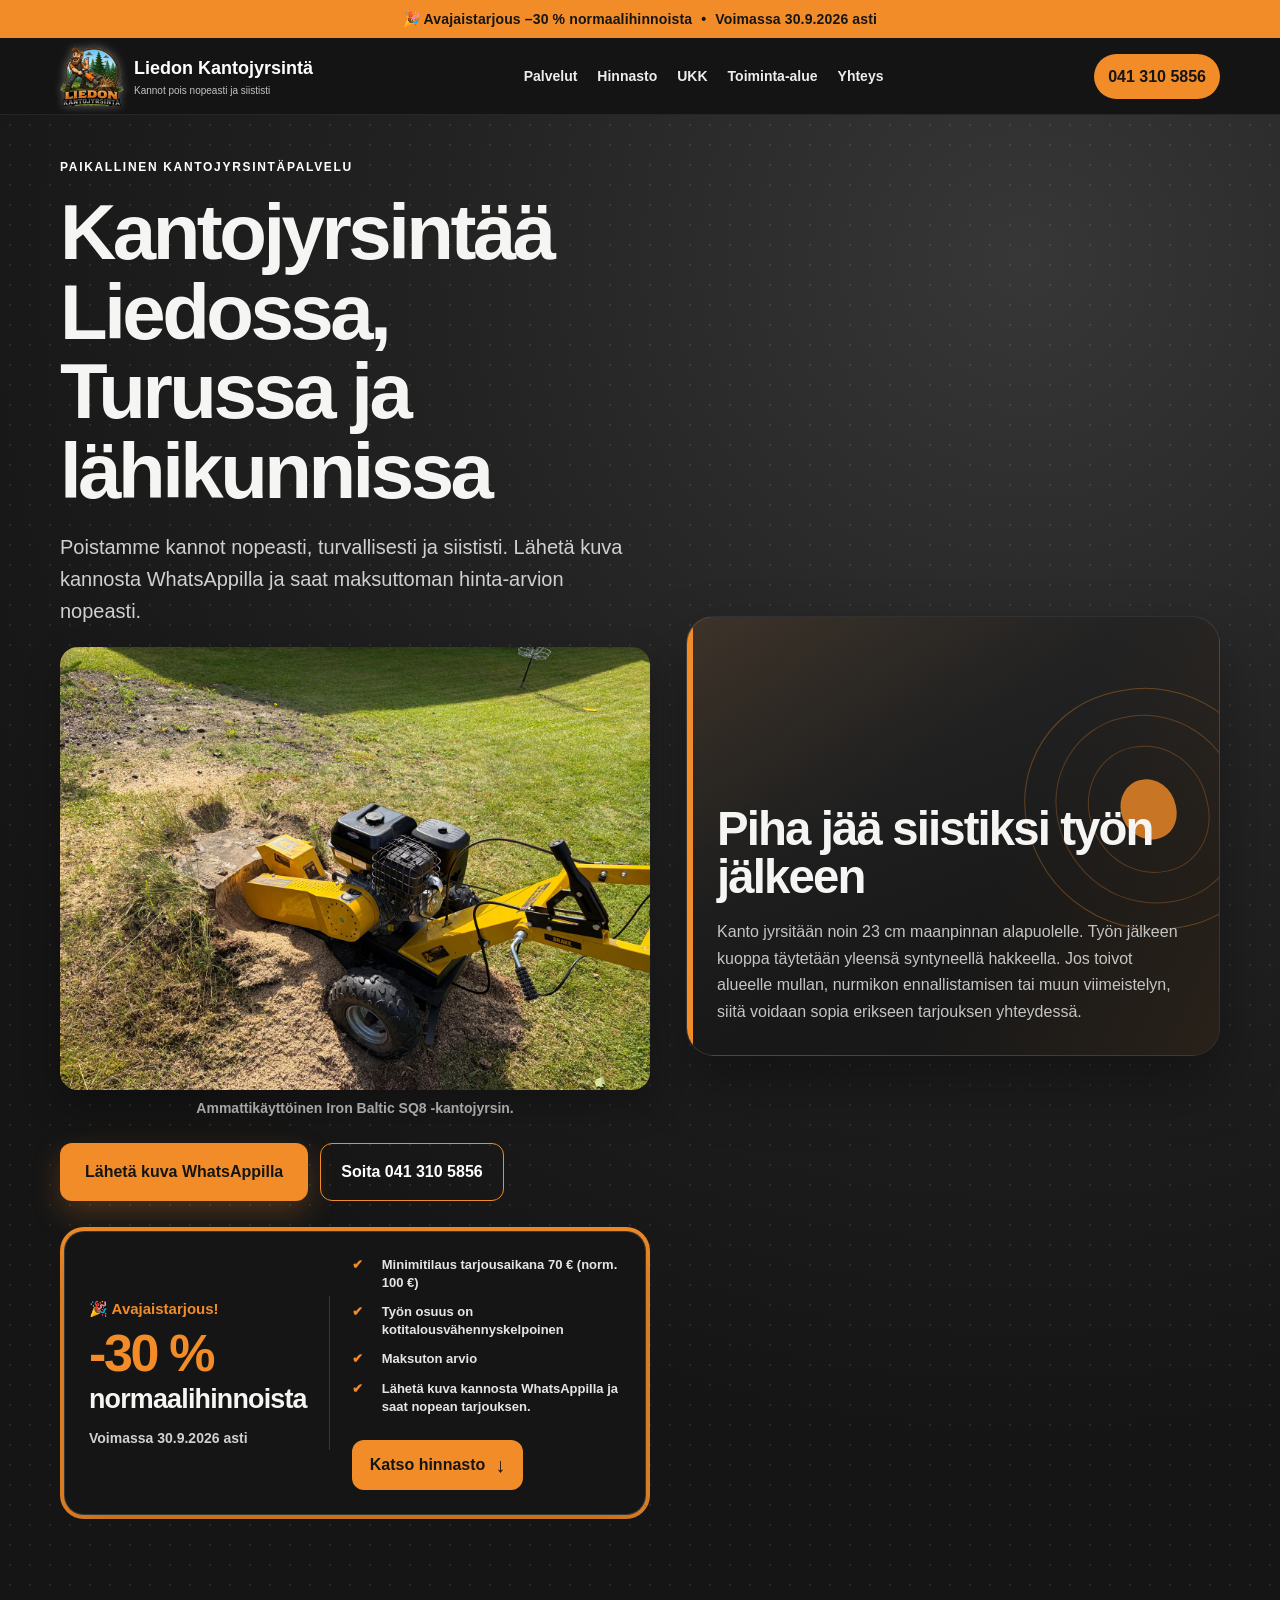
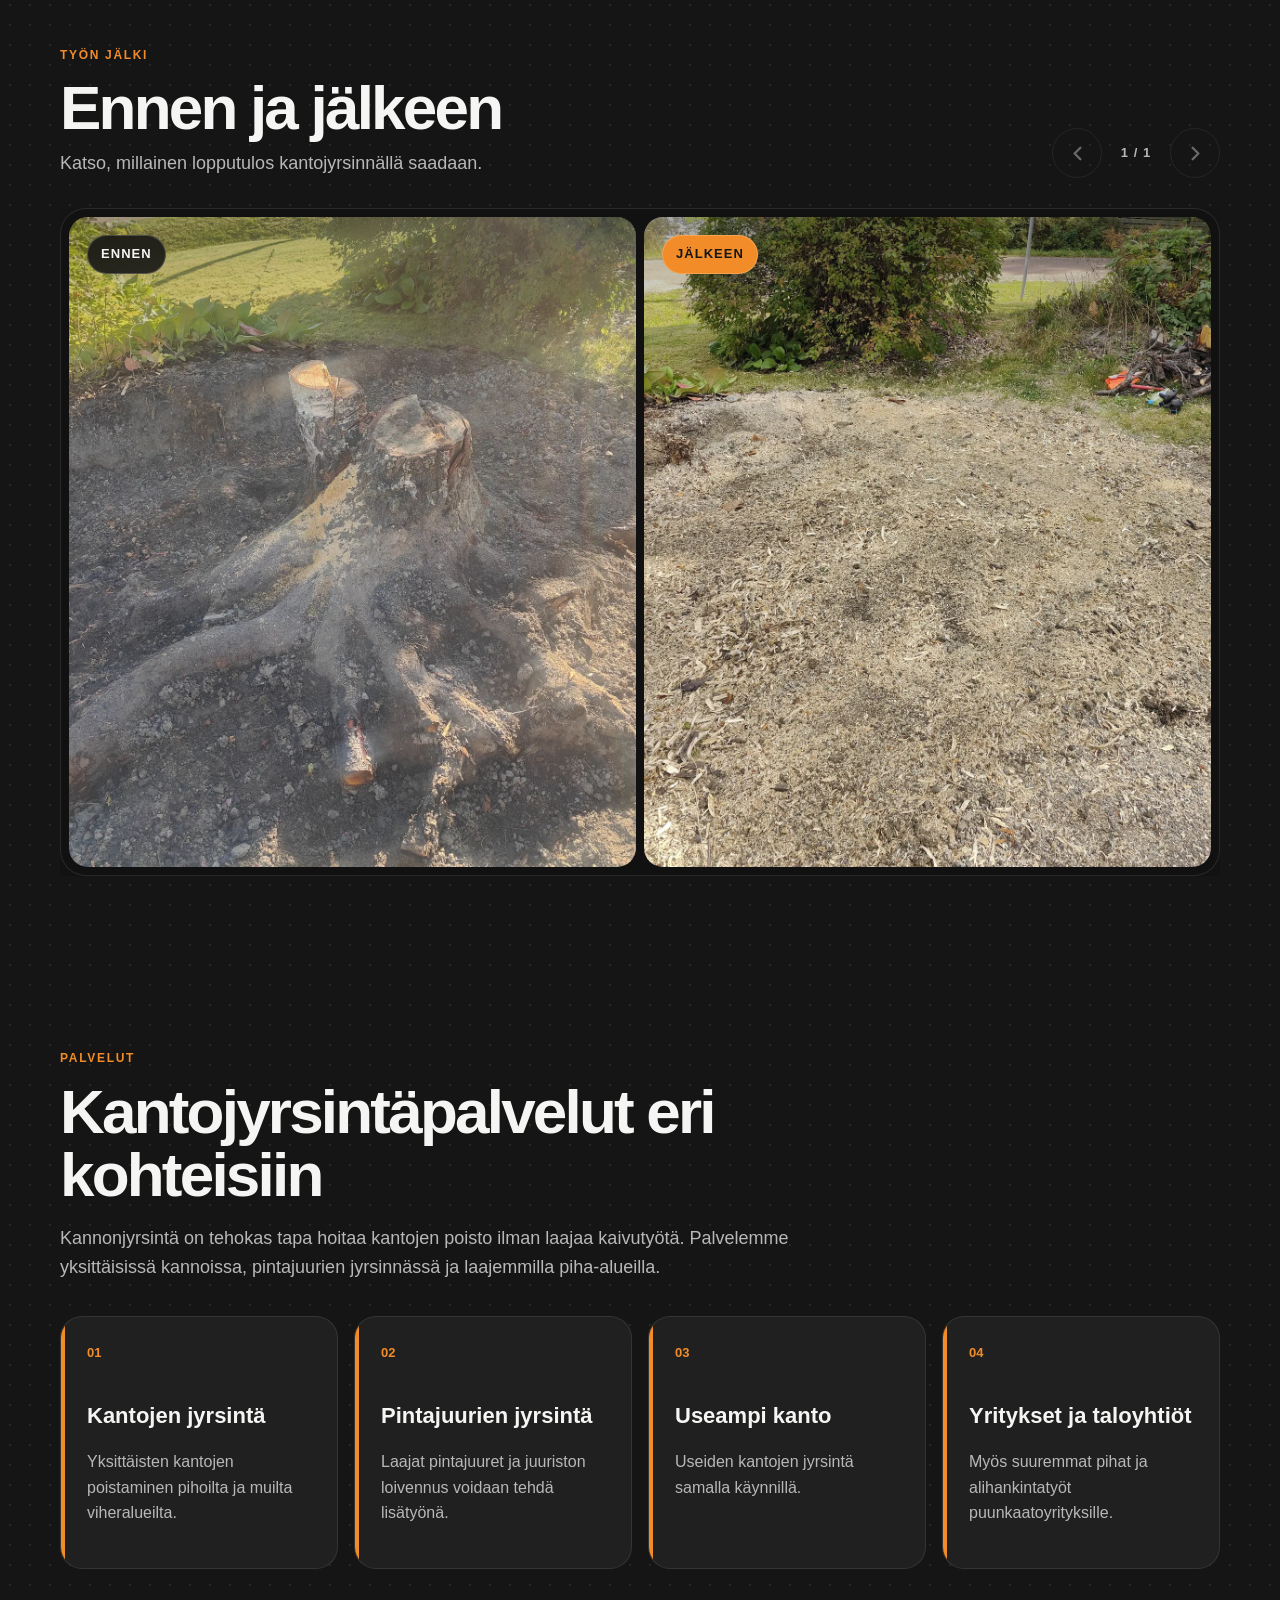
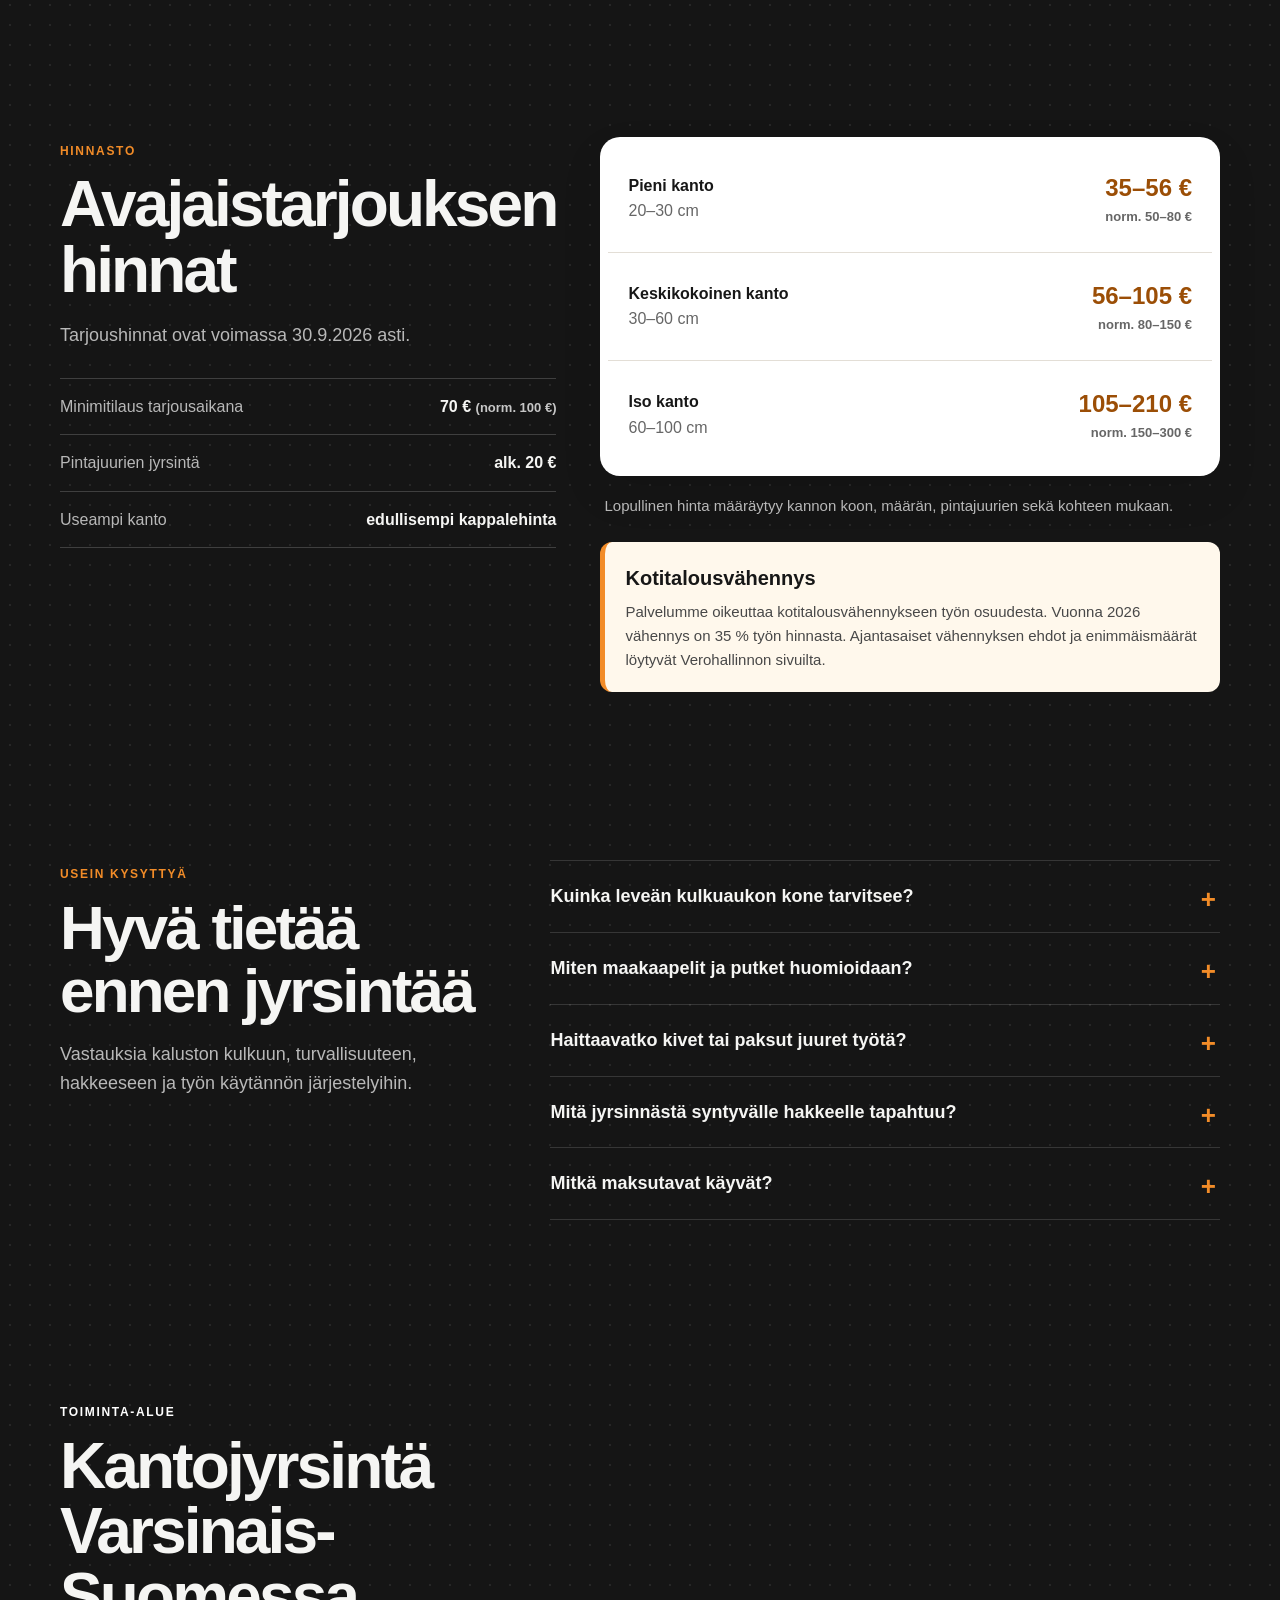
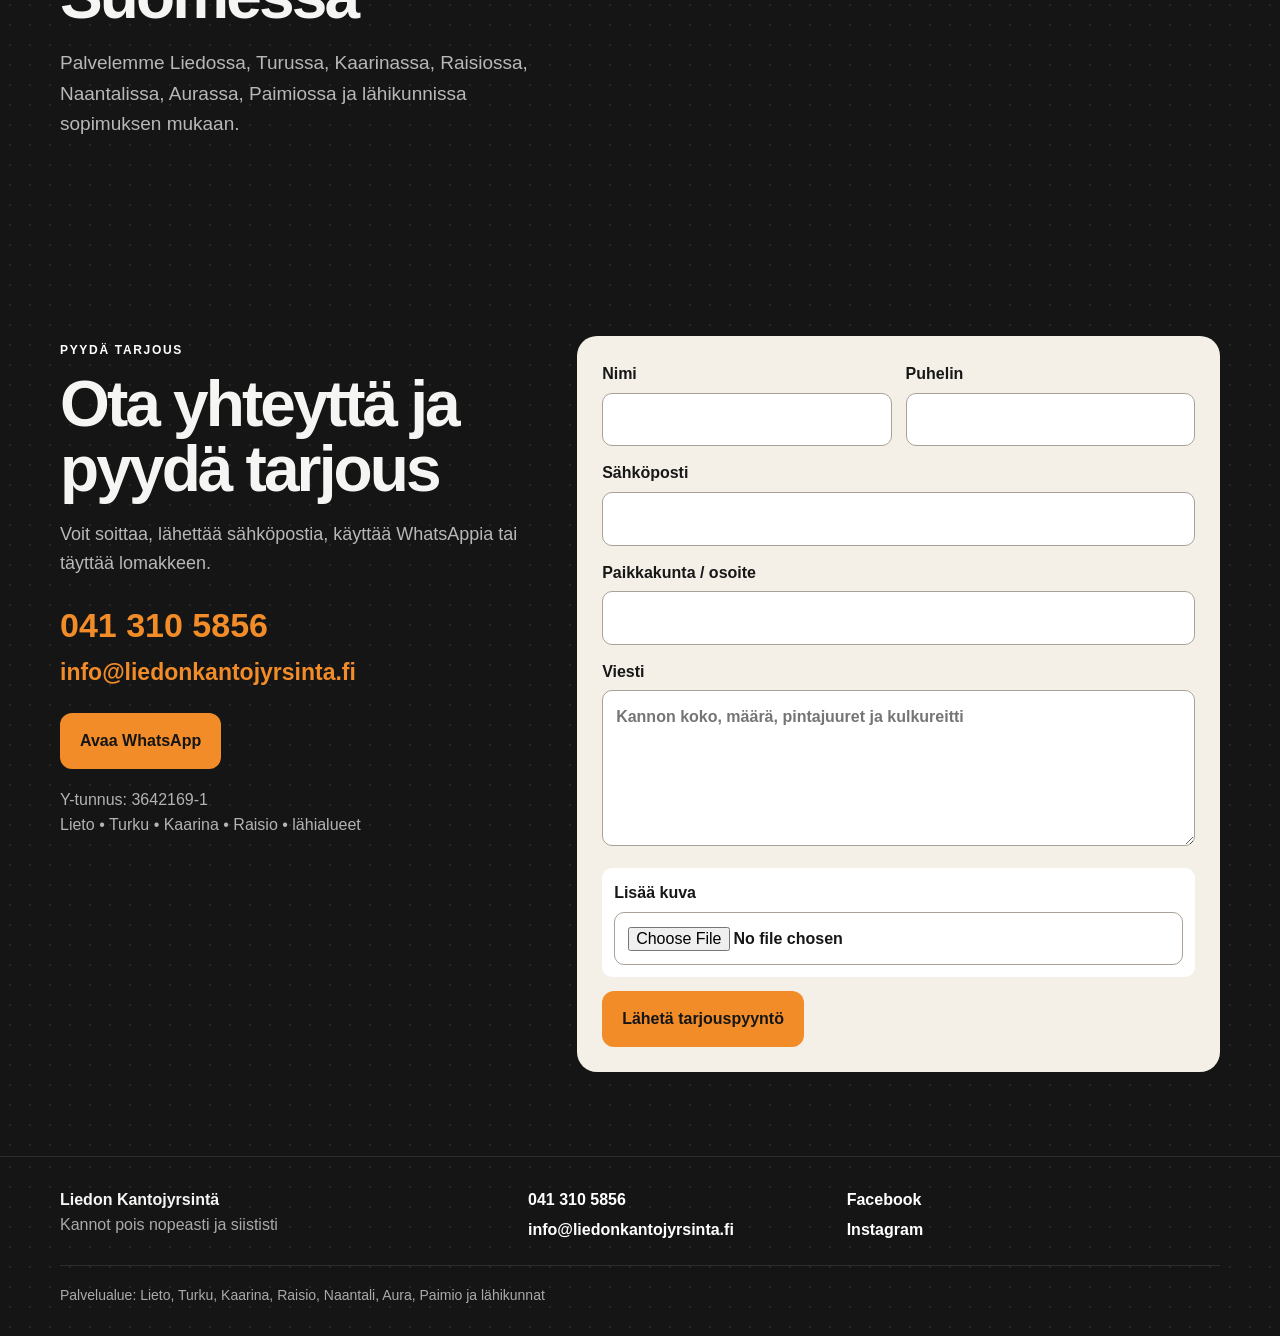
==== commit 063f1cd8: "Add "Katso hinnasto" button and "Ennen ja jälkeen" section with image carousel (6a886dc5ba9e84008fd2" ====
--- a/index.html
+++ b/index.html
@@ -109,6 +109,7 @@
 <li><span aria-hidden="true">✔</span> Maksuton arvio</li>
 <li><span aria-hidden="true">✔</span> Lähetä kuva kannosta WhatsAppilla ja saat nopean tarjouksen.</li>
 </ul>
+<a class="btn btn-orange campaign-price-link" href="#hinnasto">Katso hinnasto <span aria-hidden="true">↓</span></a>
 </div>
 </div>
 </section>
@@ -120,6 +121,44 @@
 <h2>Piha jää siistiksi työn jälkeen</h2>
 <p>Kanto jyrsitään noin 23 cm maanpinnan alapuolelle. Työn jälkeen kuoppa täytetään yleensä syntyneellä hakkeella. Jos toivot alueelle mullan, nurmikon ennallistamisen tai muun viimeistelyn, siitä voidaan sopia erikseen tarjouksen yhteydessä.</p>
 </div>
+</div>
+</div>
+</div>
+</section>
+<section class="section results-section" id="ennen-jalkeen" aria-labelledby="results-title">
+<div class="container">
+<div class="results-heading">
+<div>
+<span class="eyebrow orange">Työn jälki</span>
+<h2 id="results-title">Ennen ja jälkeen</h2>
+<p>Katso, millainen lopputulos kantojyrsinnällä saadaan.</p>
+</div>
+<div class="carousel-controls" role="group" aria-label="Kuvakarusellin ohjaimet">
+<button class="carousel-button carousel-previous" type="button" aria-label="Edellinen kuvapari">
+<svg aria-hidden="true" viewBox="0 0 24 24"><path d="m15 18-6-6 6-6"/></svg>
+</button>
+<span class="carousel-status" aria-live="polite">1 / 1</span>
+<button class="carousel-button carousel-next" type="button" aria-label="Seuraava kuvapari">
+<svg aria-hidden="true" viewBox="0 0 24 24"><path d="m9 18 6-6-6-6"/></svg>
+</button>
+</div>
+</div>
+<div class="results-carousel" data-carousel tabindex="0" role="region" aria-roledescription="karuselli" aria-label="Kantojyrsinnän ennen- ja jälkeen-kuvat">
+<div class="results-track">
+<article class="result-pair">
+<figure>
+<div class="result-image-wrap">
+<img alt="Piha ja kanto ennen kantojyrsintää" decoding="async" height="1400" loading="lazy" src="images/ennen.webp" width="1364"/>
+<span class="result-label">Ennen</span>
+</div>
+</figure>
+<figure>
+<div class="result-image-wrap">
+<img alt="Sama piha kantojyrsinnän jälkeen" decoding="async" height="1400" loading="lazy" src="images/jalkeen.webp" width="1228"/>
+<span class="result-label result-label-after">Jälkeen</span>
+</div>
+</figure>
+</article>
 </div>
 </div>
 </div>
@@ -302,6 +341,49 @@
   if (event.key === 'Escape') closeMenu();
 });
 
+document.querySelectorAll('[data-carousel]').forEach(carousel => {
+  const track = carousel.querySelector('.results-track');
+  const slides = Array.from(carousel.querySelectorAll('.result-pair'));
+  const section = carousel.closest('.results-section');
+  const previousButton = section.querySelector('.carousel-previous');
+  const nextButton = section.querySelector('.carousel-next');
+  const status = section.querySelector('.carousel-status');
+  let currentSlide = 0;
+  let scrollTimer;
+
+  previousButton.disabled = slides.length < 2;
+  nextButton.disabled = slides.length < 2;
+
+  const updateCarousel = slideIndex => {
+    currentSlide = (slideIndex + slides.length) % slides.length;
+    const firstSlideOffset = slides[0].offsetLeft;
+    track.scrollTo({ left: slides[currentSlide].offsetLeft - firstSlideOffset, behavior: 'smooth' });
+    status.textContent = `${currentSlide + 1} / ${slides.length}`;
+  };
+
+  const updateStatusAfterSwipe = () => {
+    const firstSlideOffset = slides[0].offsetLeft;
+    const nearestSlide = slides.reduce((nearest, slide, index) => {
+      const slidePosition = slide.offsetLeft - firstSlideOffset;
+      const distance = Math.abs(slidePosition - track.scrollLeft);
+      return distance < nearest.distance ? { index, distance } : nearest;
+    }, { index: 0, distance: Infinity });
+    currentSlide = nearestSlide.index;
+    status.textContent = `${currentSlide + 1} / ${slides.length}`;
+  };
+
+  previousButton.addEventListener('click', () => updateCarousel(currentSlide - 1));
+  nextButton.addEventListener('click', () => updateCarousel(currentSlide + 1));
+  carousel.addEventListener('keydown', event => {
+    if (event.key === 'ArrowLeft') updateCarousel(currentSlide - 1);
+    if (event.key === 'ArrowRight') updateCarousel(currentSlide + 1);
+  });
+  track.addEventListener('scroll', () => {
+    clearTimeout(scrollTimer);
+    scrollTimer = setTimeout(updateStatusAfterSwipe, 100);
+  }, { passive: true });
+});
+
 const form = document.querySelector('#tarjouspyynto');
 const formStatus = form.querySelector('.form-status');
 form.addEventListener('submit', async event => {
--- a/style.css
+++ b/style.css
@@ -22,6 +22,12 @@
   background: var(--black);
   color: var(--white);
   line-height: 1.6;
+}
+
+main {
+  background-color: var(--black);
+  background-image: radial-gradient(rgba(255, 255, 255, .08) 1px, transparent 1px);
+  background-size: 20px 20px;
 }
 
 a,
@@ -501,6 +507,22 @@
   font-weight: 900;
 }
 
+.campaign-price-link {
+  gap: 10px;
+  min-height: 48px;
+  padding: 12px 18px;
+}
+
+.campaign-price-link span {
+  font-size: 20px;
+  line-height: 1;
+  transition: transform .18s ease;
+}
+
+.campaign-price-link:hover span {
+  transform: translateY(3px);
+}
+
 .section {
   padding: 84px 0;
   scroll-margin-top: 76px;
@@ -521,6 +543,170 @@
 .section-heading p {
   color: #b8b8b8;
   font-size: 18px;
+}
+
+.results-section {
+  position: relative;
+  overflow: hidden;
+  background: transparent;
+}
+
+.results-heading {
+  position: relative;
+  display: flex;
+  align-items: end;
+  justify-content: space-between;
+  gap: 32px;
+  margin-bottom: 30px;
+}
+
+.results-heading h2 {
+  margin-bottom: 10px;
+}
+
+.results-heading p {
+  margin: 0;
+  color: var(--muted);
+  font-size: 18px;
+}
+
+.carousel-controls {
+  display: flex;
+  flex: 0 0 auto;
+  gap: 10px;
+  align-items: center;
+}
+
+.carousel-button {
+  display: grid;
+  width: 50px;
+  height: 50px;
+  padding: 0;
+  border: 1px solid rgba(255, 255, 255, .18);
+  border-radius: 50%;
+  background: transparent;
+  color: var(--white);
+  cursor: pointer;
+  place-items: center;
+  transition: color .18s ease, background .18s ease, transform .18s ease;
+}
+
+.carousel-button:hover {
+  background: var(--orange);
+  color: var(--black);
+  transform: translateY(-2px);
+}
+
+.carousel-button:disabled {
+  cursor: default;
+  opacity: .38;
+}
+
+.carousel-button:disabled:hover {
+  background: transparent;
+  color: var(--white);
+  transform: none;
+}
+
+.carousel-button svg {
+  width: 23px;
+  fill: none;
+  stroke: currentColor;
+  stroke-linecap: round;
+  stroke-linejoin: round;
+  stroke-width: 2.4;
+}
+
+.carousel-status {
+  min-width: 48px;
+  color: var(--muted);
+  font-size: 13px;
+  font-weight: 900;
+  letter-spacing: .08em;
+  text-align: center;
+}
+
+.results-carousel {
+  position: relative;
+  border-radius: 26px;
+}
+
+.results-track {
+  display: flex;
+  gap: 24px;
+  overflow-x: auto;
+  scrollbar-width: none;
+  scroll-snap-type: x mandatory;
+  overscroll-behavior-inline: contain;
+  touch-action: pan-x pan-y;
+}
+
+.results-track::-webkit-scrollbar {
+  display: none;
+}
+
+.result-pair {
+  display: grid;
+  flex: 0 0 100%;
+  grid-template-columns: 1fr 1fr;
+  gap: 8px;
+  margin: 0;
+  padding: 8px;
+  border: 1px solid rgba(255, 255, 255, .1);
+  border-radius: 26px;
+  background: #111;
+  box-shadow: 0 24px 64px rgba(0, 0, 0, .28);
+  scroll-snap-align: start;
+}
+
+.result-pair figure {
+  min-width: 0;
+  margin: 0;
+}
+
+.result-image-wrap {
+  position: relative;
+  height: clamp(360px, 52vw, 650px);
+  overflow: hidden;
+  border-radius: 19px;
+  background: #292724;
+}
+
+.result-image-wrap::after {
+  position: absolute;
+  inset: 0;
+  background: linear-gradient(180deg, rgba(0, 0, 0, .32), transparent 28%);
+  content: "";
+  pointer-events: none;
+}
+
+.result-image-wrap img {
+  display: block;
+  width: 100%;
+  height: 100%;
+  object-fit: cover;
+}
+
+.result-label {
+  position: absolute;
+  z-index: 1;
+  top: 18px;
+  left: 18px;
+  padding: 8px 13px;
+  border: 1px solid rgba(255, 255, 255, .2);
+  border-radius: 999px;
+  background: rgba(21, 21, 21, .88);
+  color: var(--white);
+  font-size: 13px;
+  font-weight: 900;
+  letter-spacing: .08em;
+  text-transform: uppercase;
+  backdrop-filter: blur(8px);
+}
+
+.result-label-after {
+  background: var(--orange);
+  color: var(--black);
 }
 
 .services-grid {
@@ -571,8 +757,8 @@
 }
 
 .pricing-section {
-  background: var(--cream);
-  color: #171717;
+  background: transparent;
+  color: var(--white);
 }
 
 .pricing-layout {
@@ -587,13 +773,13 @@
 }
 
 .pricing-copy > p {
-  color: #545454;
+  color: var(--muted);
   font-size: 18px;
 }
 
 .pricing-facts {
   margin-top: 28px;
-  border-top: 1px solid #bdb5aa;
+  border-top: 1px solid rgba(255, 255, 255, .18);
 }
 
 .pricing-facts div {
@@ -601,22 +787,22 @@
   justify-content: space-between;
   gap: 20px;
   padding: 15px 0;
-  border-bottom: 1px solid #bdb5aa;
+  border-bottom: 1px solid rgba(255, 255, 255, .18);
 }
 
 .pricing-facts span {
-  color: #565656;
+  color: var(--muted);
 }
 
 .pricing-facts small {
-  color: #666;
+  color: #c7c7c7;
   font-size: 13px;
   font-weight: 700;
 }
 
 .minimum-note {
   padding: 16px 0 0;
-  color: #444;
+  color: var(--muted);
   font-size: 15px;
 }
 
@@ -626,6 +812,7 @@
   border-left: 5px solid var(--orange);
   border-radius: 12px;
   background: #fff8ec;
+  color: #171717;
 }
 
 .tax-deduction h3 {
@@ -644,6 +831,7 @@
   padding: 8px;
   border-radius: 20px;
   background: #fff;
+  color: #171717;
   box-shadow: 0 18px 44px rgba(0, 0, 0, .08);
 }
 
@@ -687,12 +875,12 @@
 
 .pricing-note {
   margin: 18px 4px 0;
-  color: #4c4c4c;
+  color: var(--muted);
   font-size: 15px;
 }
 
 .faq-section {
-  background: #171717;
+  background: transparent;
 }
 
 .faq-layout {
@@ -741,8 +929,8 @@
 }
 
 .area-section {
-  background: var(--orange);
-  color: #171717;
+  background: transparent;
+  color: var(--white);
 }
 
 .area-grid {
@@ -757,6 +945,7 @@
 }
 
 .area-section p {
+  color: var(--muted);
   font-size: 19px;
 }
 
@@ -768,7 +957,7 @@
 }
 
 .contact-section {
-  background: #0f0f0f;
+  background: transparent;
 }
 
 .contact-grid {
@@ -878,7 +1067,10 @@
 
 footer {
   padding: 30px 0;
-  background: var(--black-deep);
+  border-top: 1px solid rgba(255, 255, 255, .1);
+  background-color: var(--black);
+  background-image: radial-gradient(rgba(255, 255, 255, .08) 1px, transparent 1px);
+  background-size: 20px 20px;
 }
 
 .footer-grid {
@@ -969,6 +1161,10 @@
     grid-template-columns: repeat(2, 1fr);
   }
 
+  .result-image-wrap {
+    height: clamp(350px, 62vw, 540px);
+  }
+
 }
 
 @media (max-width: 640px) {
@@ -1103,6 +1299,37 @@
     font-size: clamp(32px, 9.5vw, 44px);
   }
 
+  .results-heading {
+    display: grid;
+    gap: 20px;
+  }
+
+  .results-heading p {
+    font-size: 16px;
+  }
+
+  .carousel-controls {
+    justify-content: space-between;
+  }
+
+  .result-pair {
+    gap: 5px;
+    padding: 5px;
+    border-radius: 18px;
+  }
+
+  .result-image-wrap {
+    height: clamp(310px, 98vw, 450px);
+    border-radius: 14px;
+  }
+
+  .result-label {
+    top: 10px;
+    left: 10px;
+    padding: 6px 9px;
+    font-size: 11px;
+  }
+
   .services-grid article:hover,
   .btn:hover {
     transform: none;
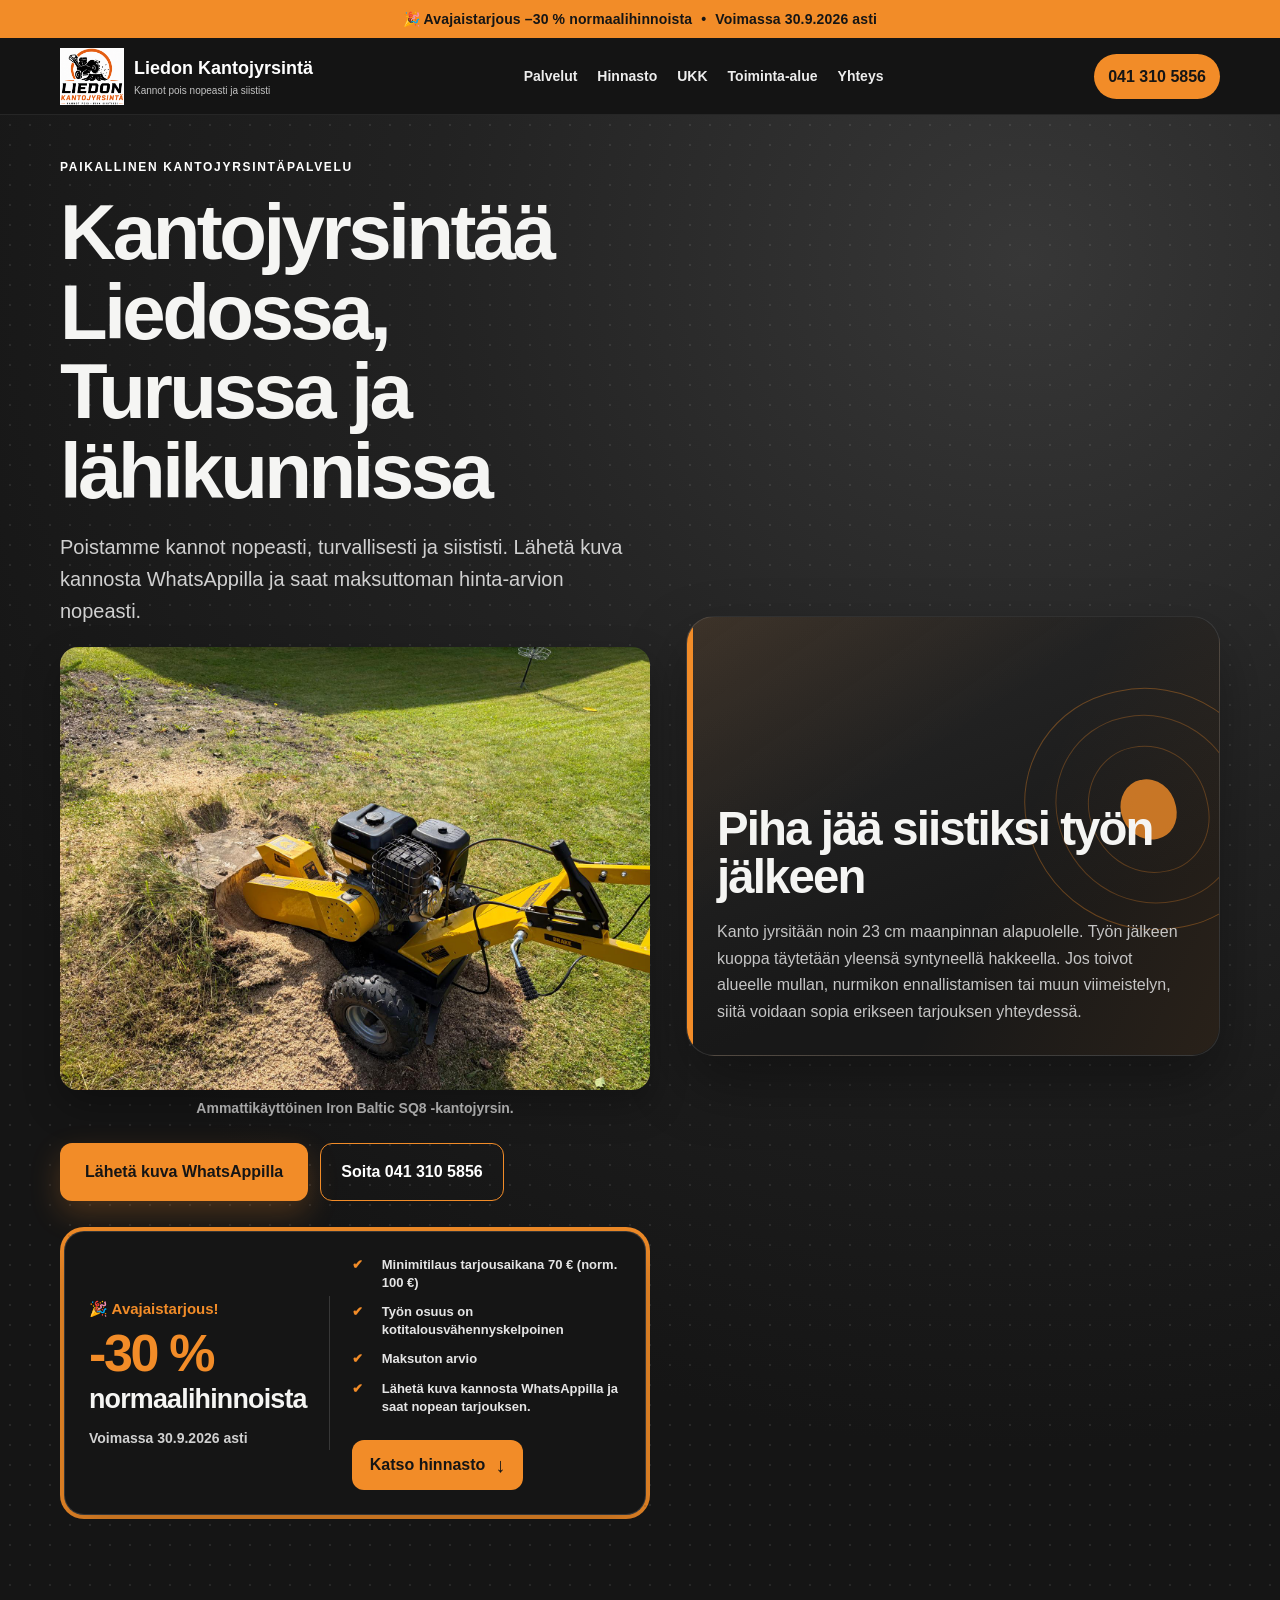
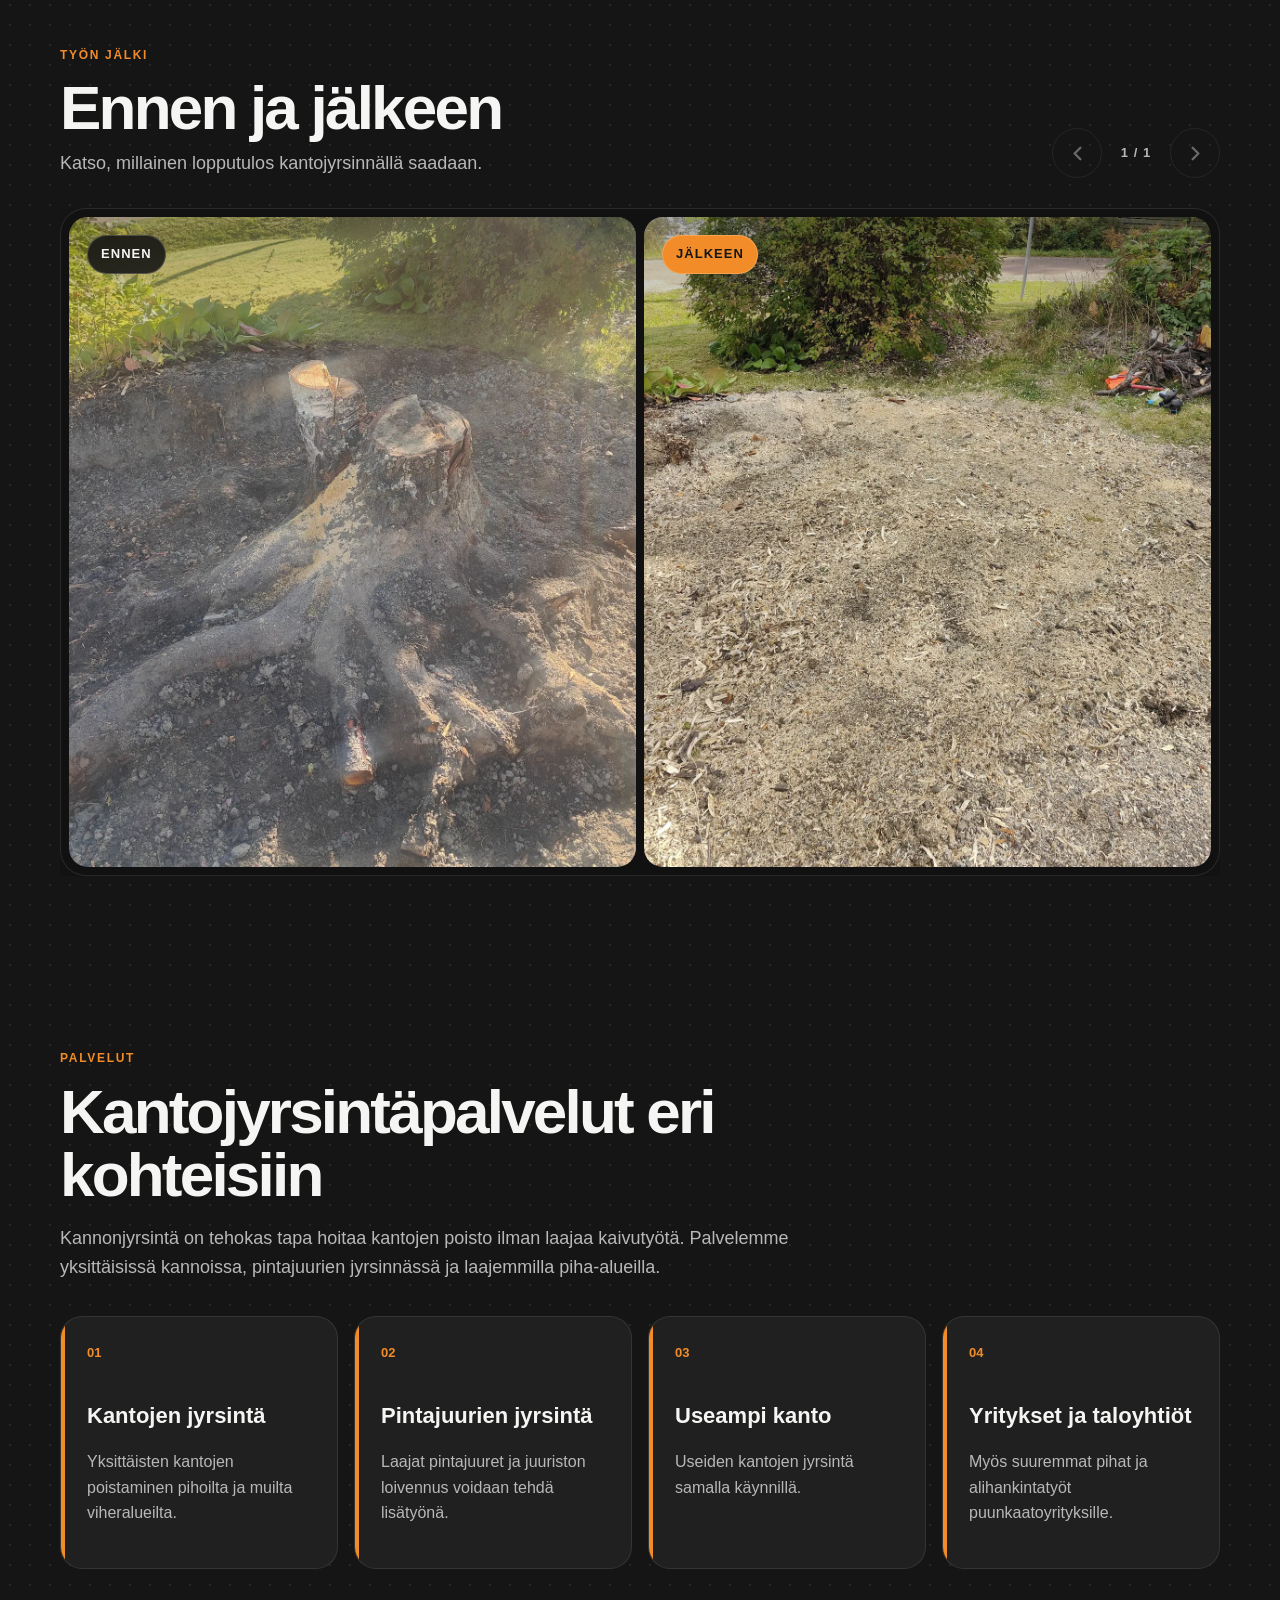
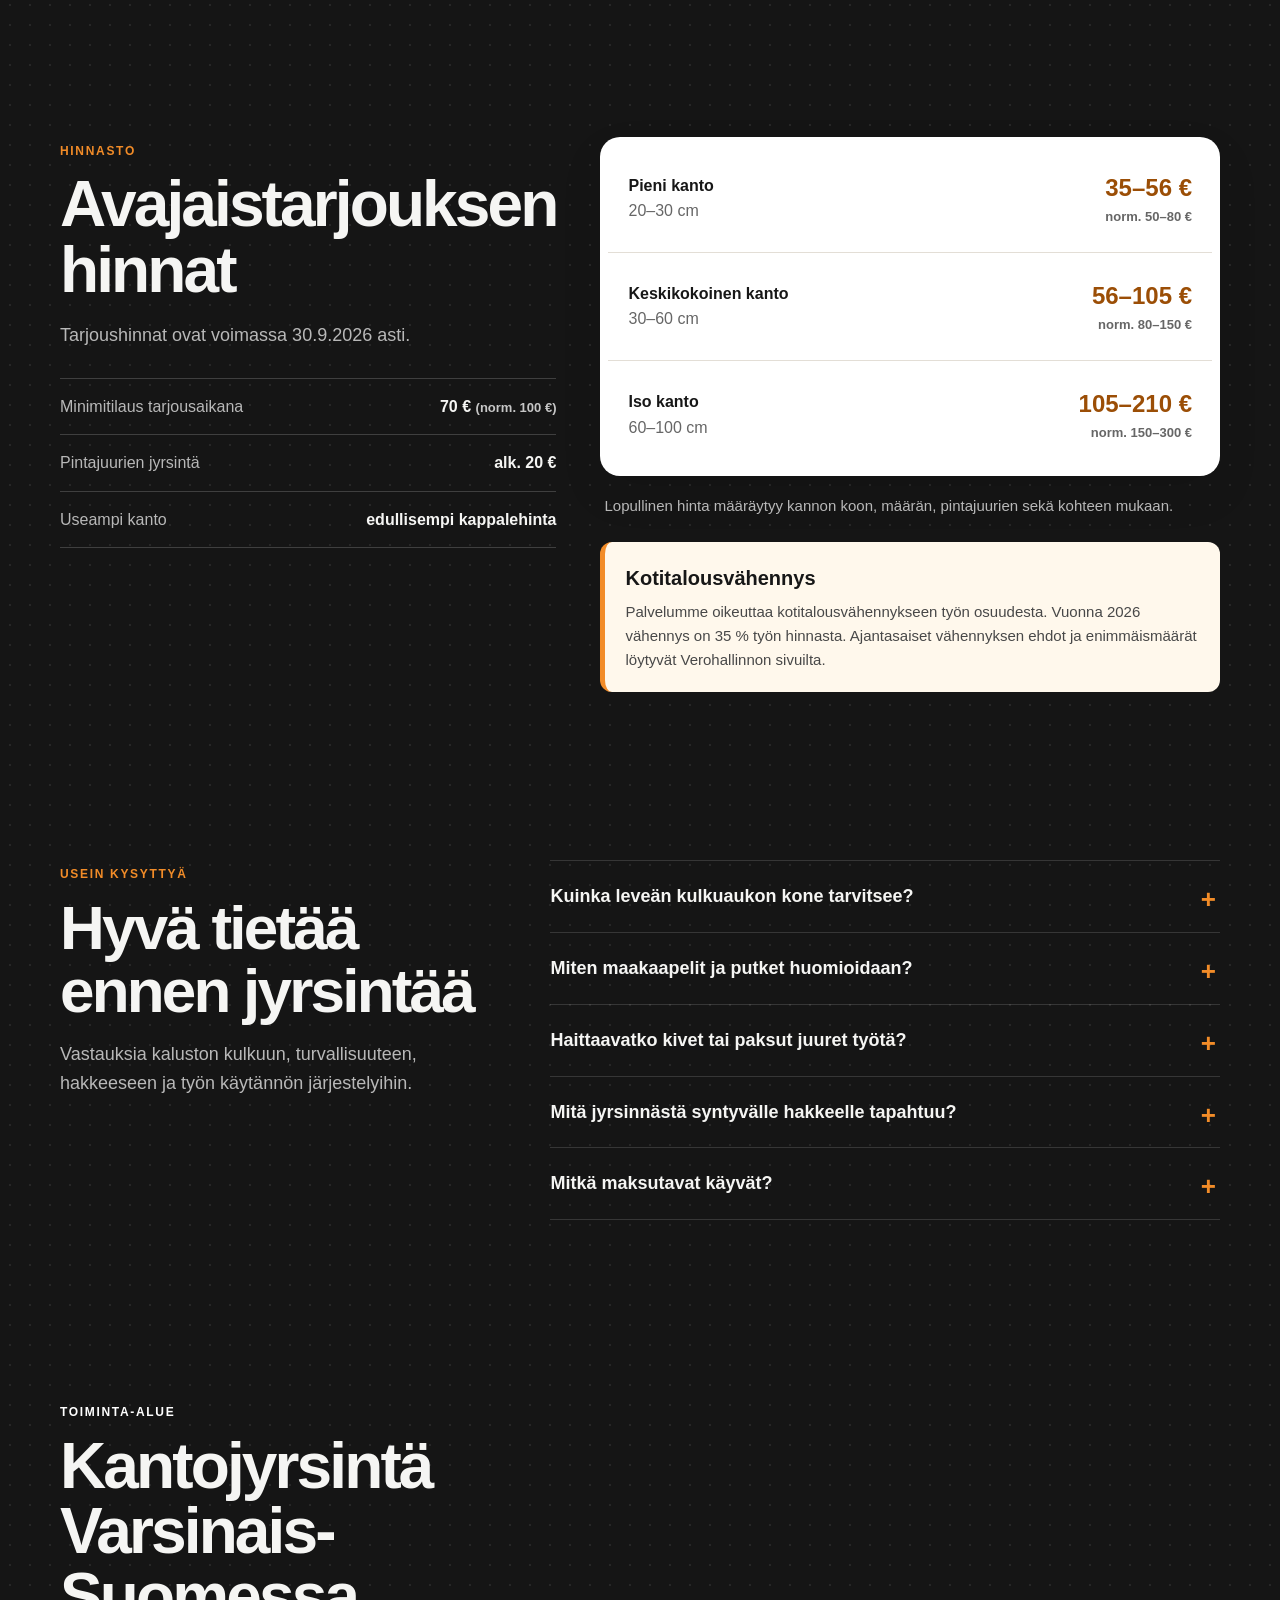
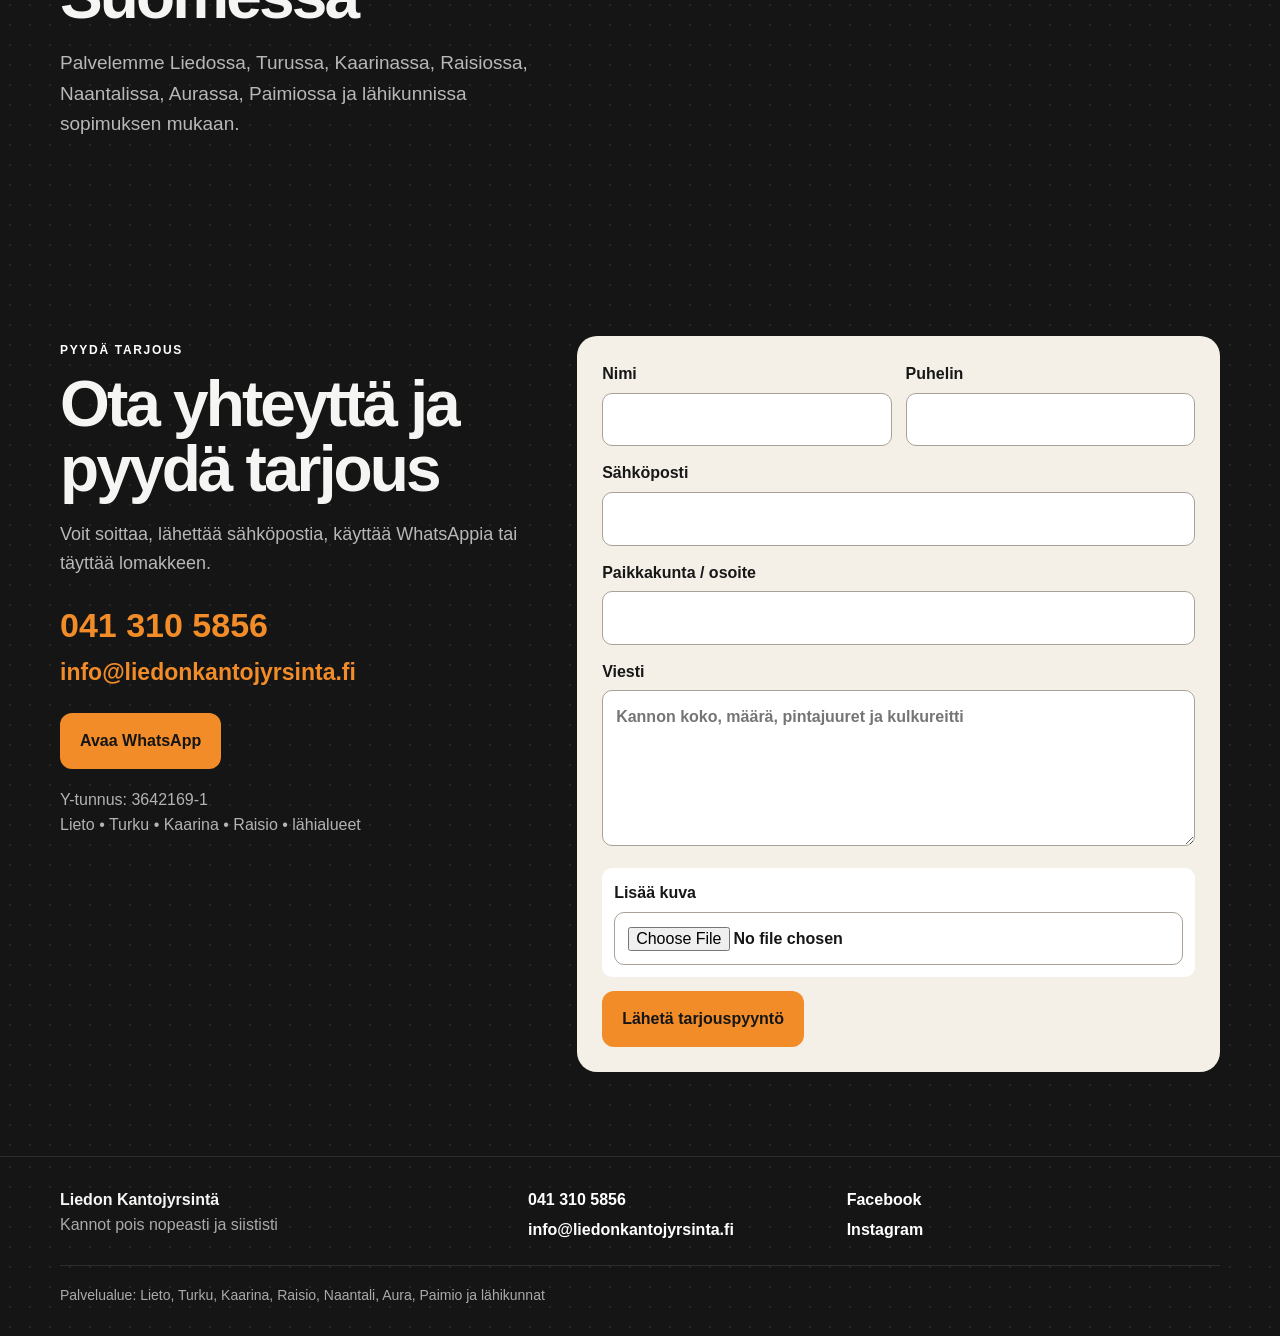
==== commit e39986b0: "Replace website logo with new uploaded logo (6a8d9d2b8c39d82b9d0449dd)" ====
--- a/index.html
+++ b/index.html
@@ -22,8 +22,8 @@
 <meta content="website" property="og:type"/>
 <meta content="fi_FI" property="og:locale"/>
 <meta content="https://liedonkantojyrsinta.fi" property="og:url"/>
-<meta content="https://liedonkantojyrsinta.fi/og-image.jpg?v=20260805" property="og:image"/>
-<meta content="https://liedonkantojyrsinta.fi/og-image.jpg?v=20260805" property="og:image:secure_url"/>
+<meta content="https://liedonkantojyrsinta.fi/og-image.jpg?v=20260825-3" property="og:image"/>
+<meta content="https://liedonkantojyrsinta.fi/og-image.jpg?v=20260825-3" property="og:image:secure_url"/>
 <meta content="image/jpeg" property="og:image:type"/>
 <meta content="1200" property="og:image:width"/>
 <meta content="630" property="og:image:height"/>
@@ -32,7 +32,7 @@
 <meta content="summary_large_image" name="twitter:card"/>
 <meta content="Kantojyrsintä Lieto ja Turku | Liedon Kantojyrsintä" name="twitter:title"/>
 <meta content="Kantojen poisto ja pintajuurien jyrsintä Liedossa, Turussa ja muualla Varsinais-Suomessa. Pyydä maksuton hinta-arvio." name="twitter:description"/>
-<meta content="https://liedonkantojyrsinta.fi/og-image.jpg?v=20260805" name="twitter:image"/>
+<meta content="https://liedonkantojyrsinta.fi/og-image.jpg?v=20260825-3" name="twitter:image"/>
 <meta content="Liedon Kantojyrsinnän logo mustalla taustalla" name="twitter:image:alt"/>
 <link href="style.css" rel="stylesheet"/>
 <script type="application/ld+json">
@@ -42,7 +42,7 @@
   "name": "Liedon Kantojyrsintä",
   "description": "Kantojyrsintä, kantojen poisto ja pintajuurien jyrsintä Liedossa, Turussa ja muualla Varsinais-Suomessa.",
   "url": "https://liedonkantojyrsinta.fi/",
-  "logo": "https://liedonkantojyrsinta.fi/logo.webp",
+  "logo": "https://liedonkantojyrsinta.fi/images/liedon-kantojyrsinta-logo-white.png",
   "image": "https://liedonkantojyrsinta.fi/og-image.jpg",
   "telephone": "+358413105856",
   "email": "info@liedonkantojyrsinta.fi",
@@ -60,7 +60,7 @@
 <header class="site-header">
 <div class="container header-inner">
 <a class="brand" href="#alku">
-<img alt="Liedon Kantojyrsintä" decoding="async" height="176" src="logo.png" width="192"/>
+<img alt="Liedon Kantojyrsintä" decoding="async" height="862" src="images/liedon-kantojyrsinta-logo-white.png" width="964"/>
 <span>
 <strong>Liedon Kantojyrsintä</strong>
 <small>Kannot pois nopeasti ja siististi</small>
--- a/style.css
+++ b/style.css
@@ -112,7 +112,6 @@
   width: 64px;
   height: auto;
   object-fit: contain;
-  filter: drop-shadow(0 0 4px rgba(255, 255, 255, .35));
 }
 
 .brand span,
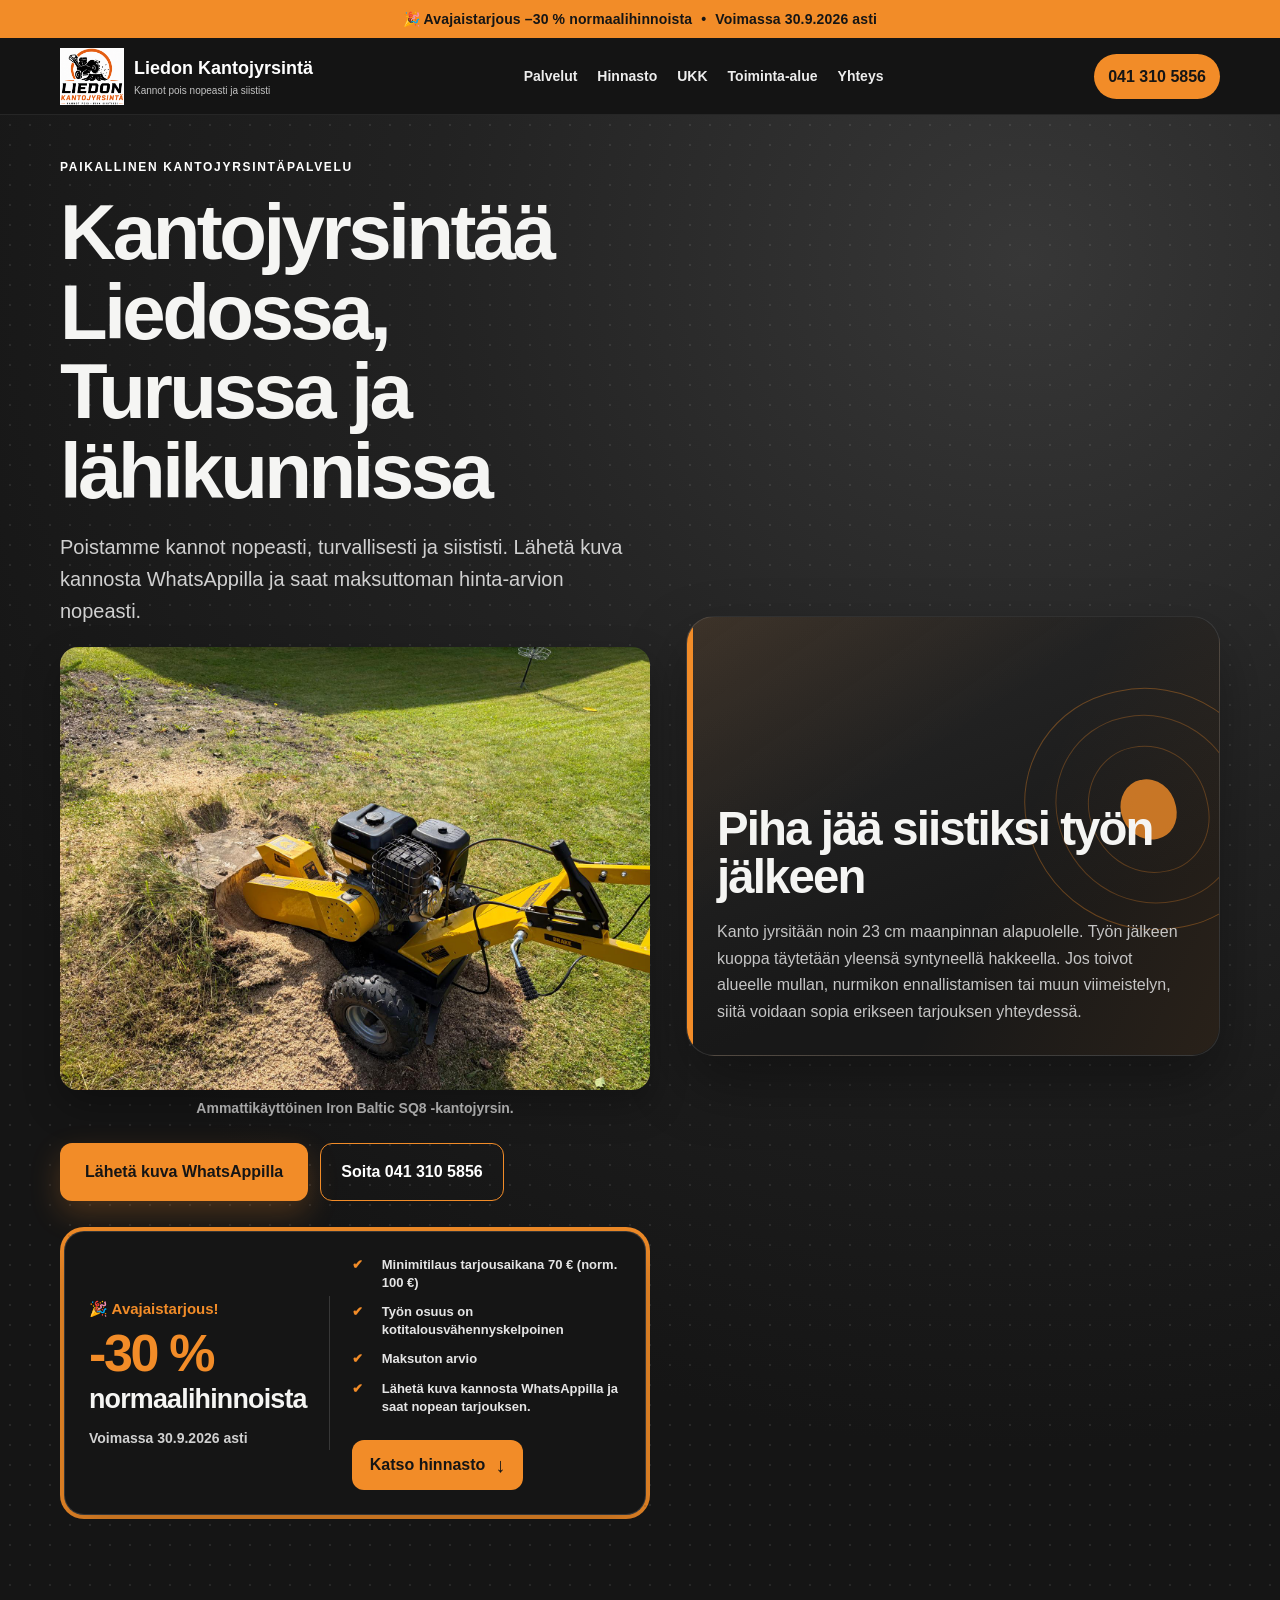
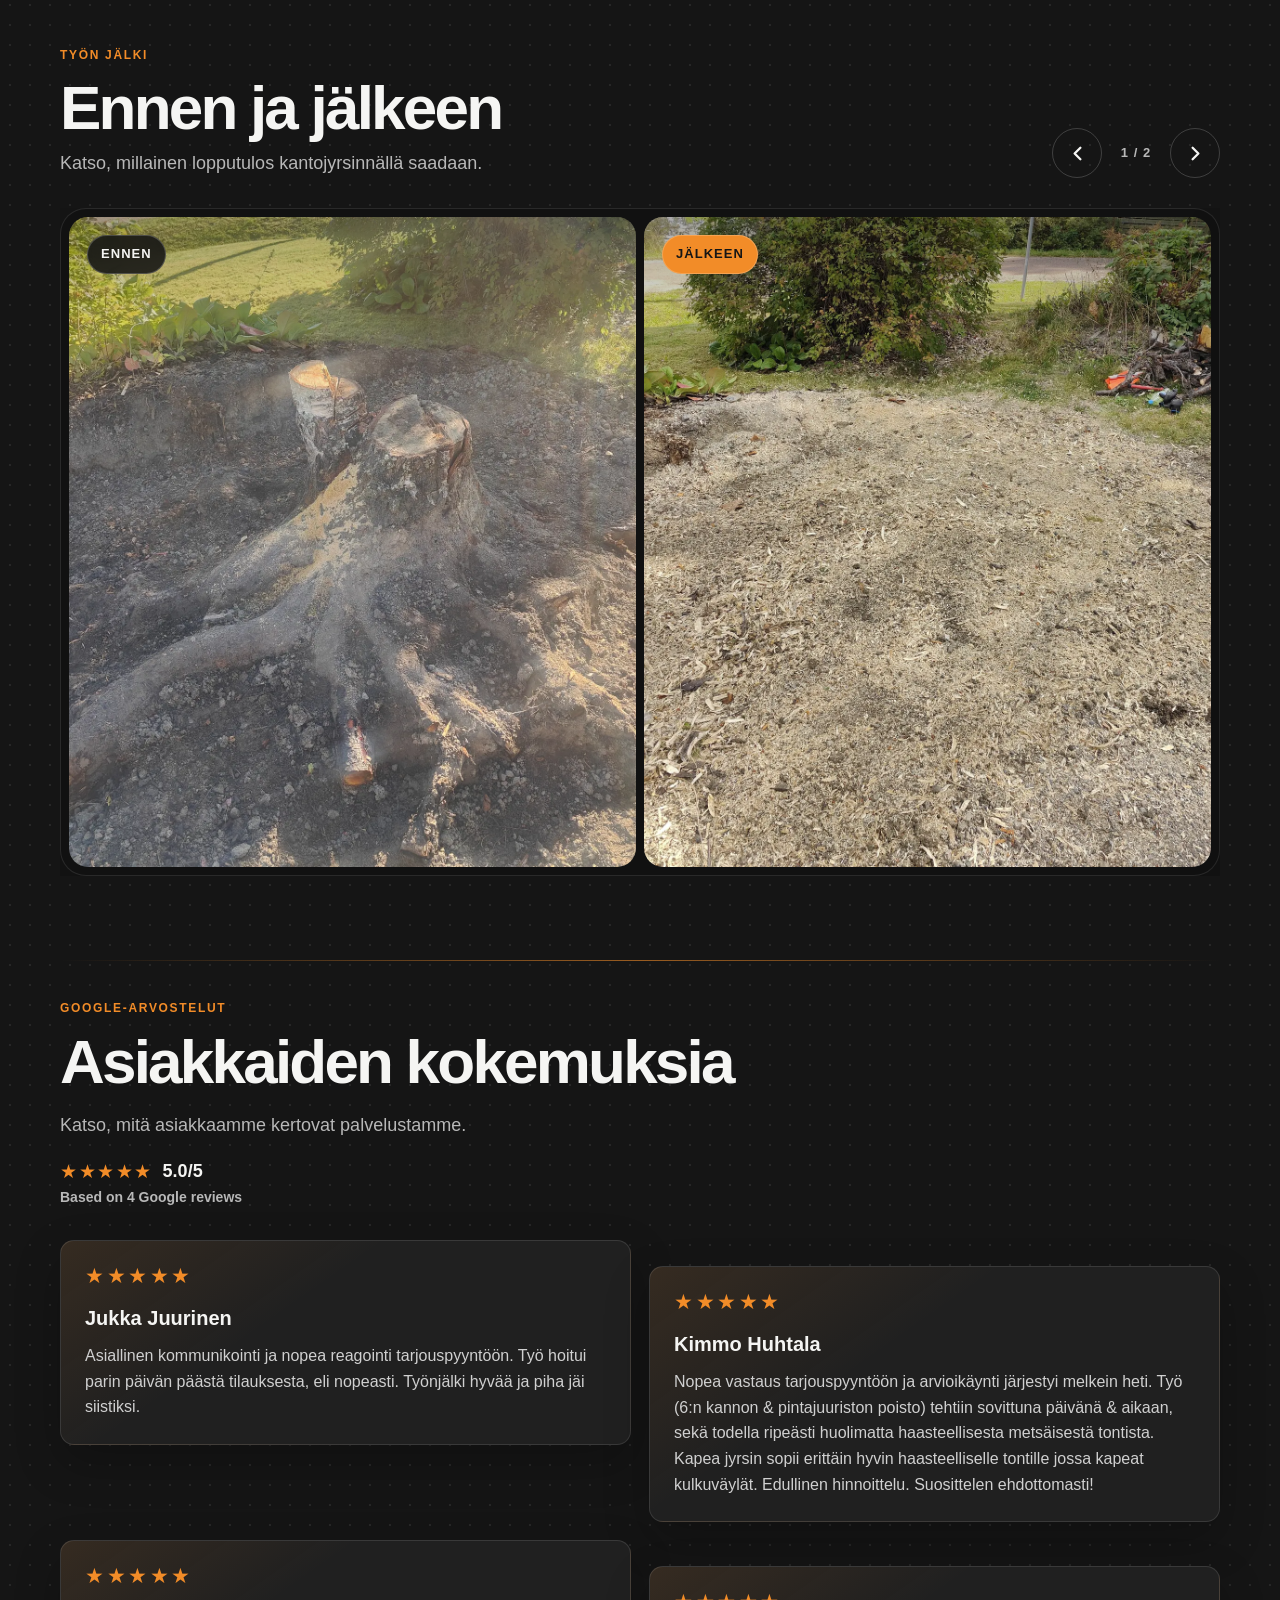
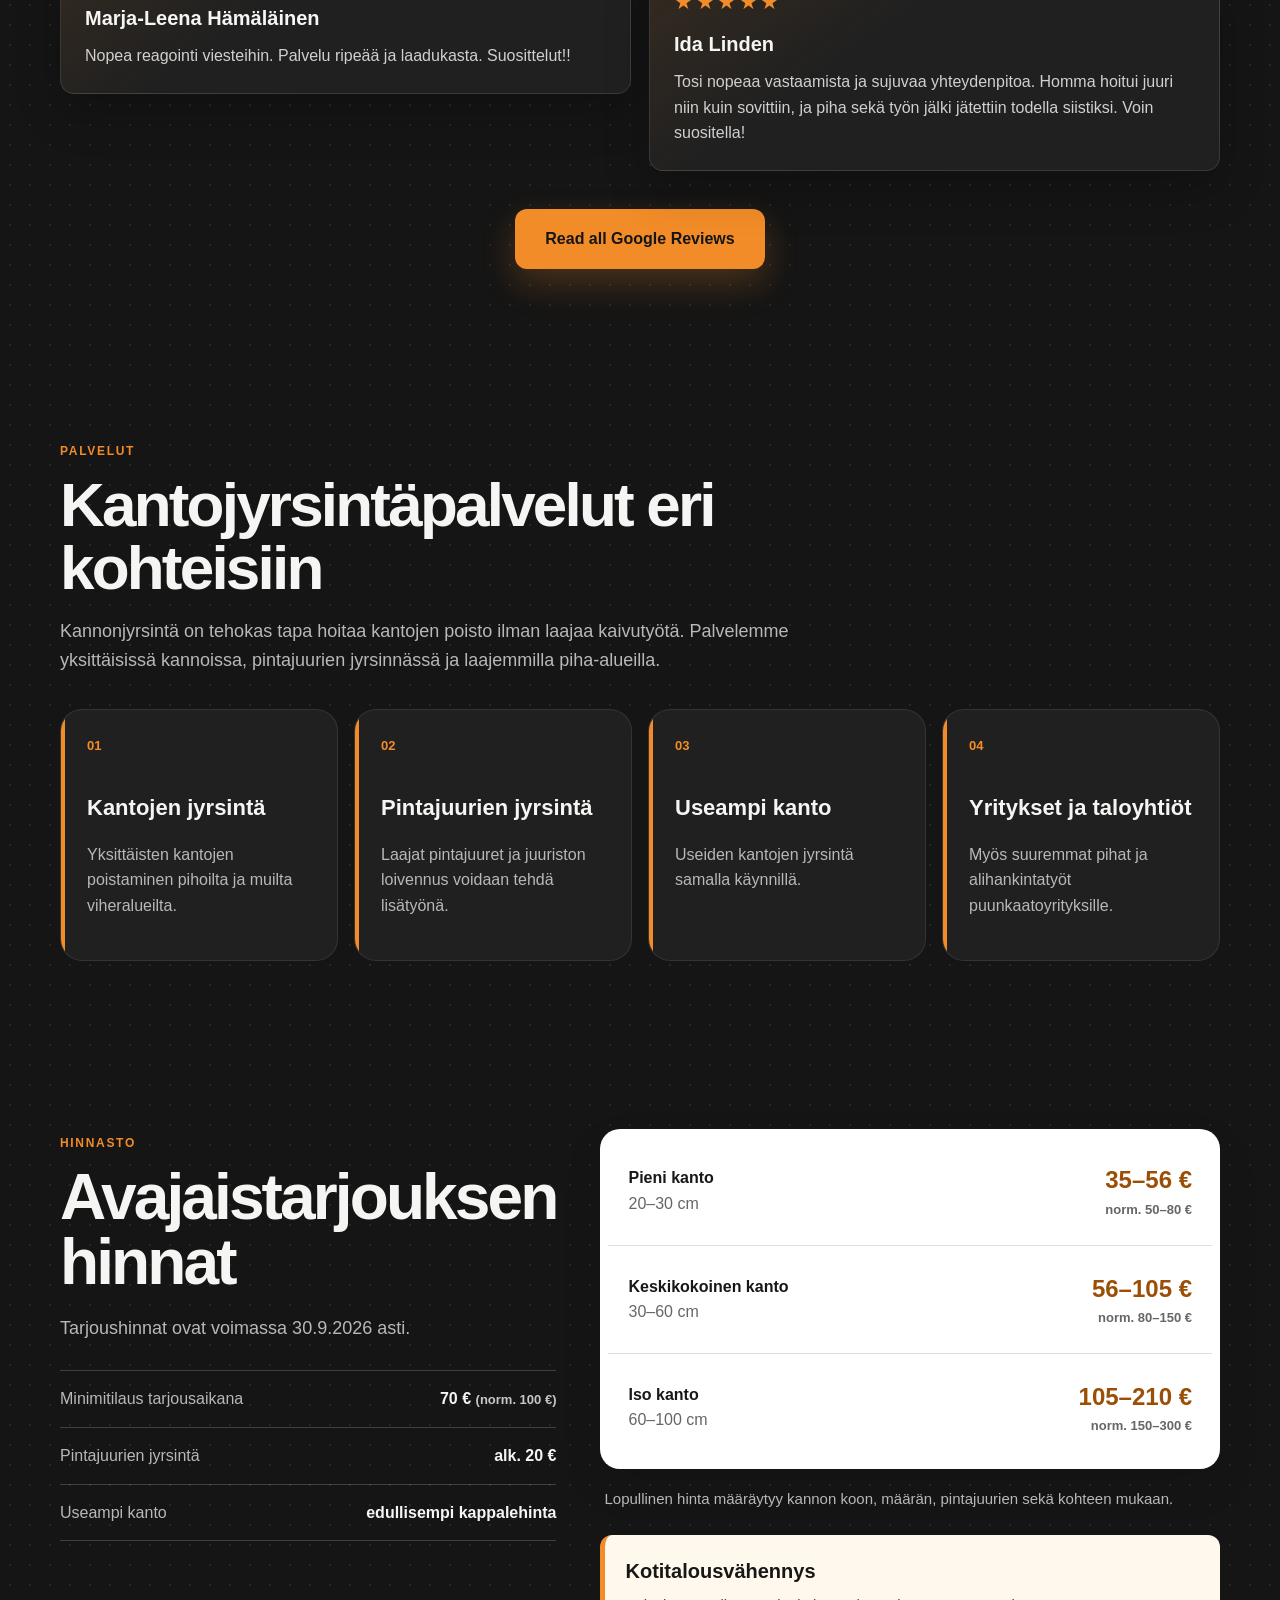
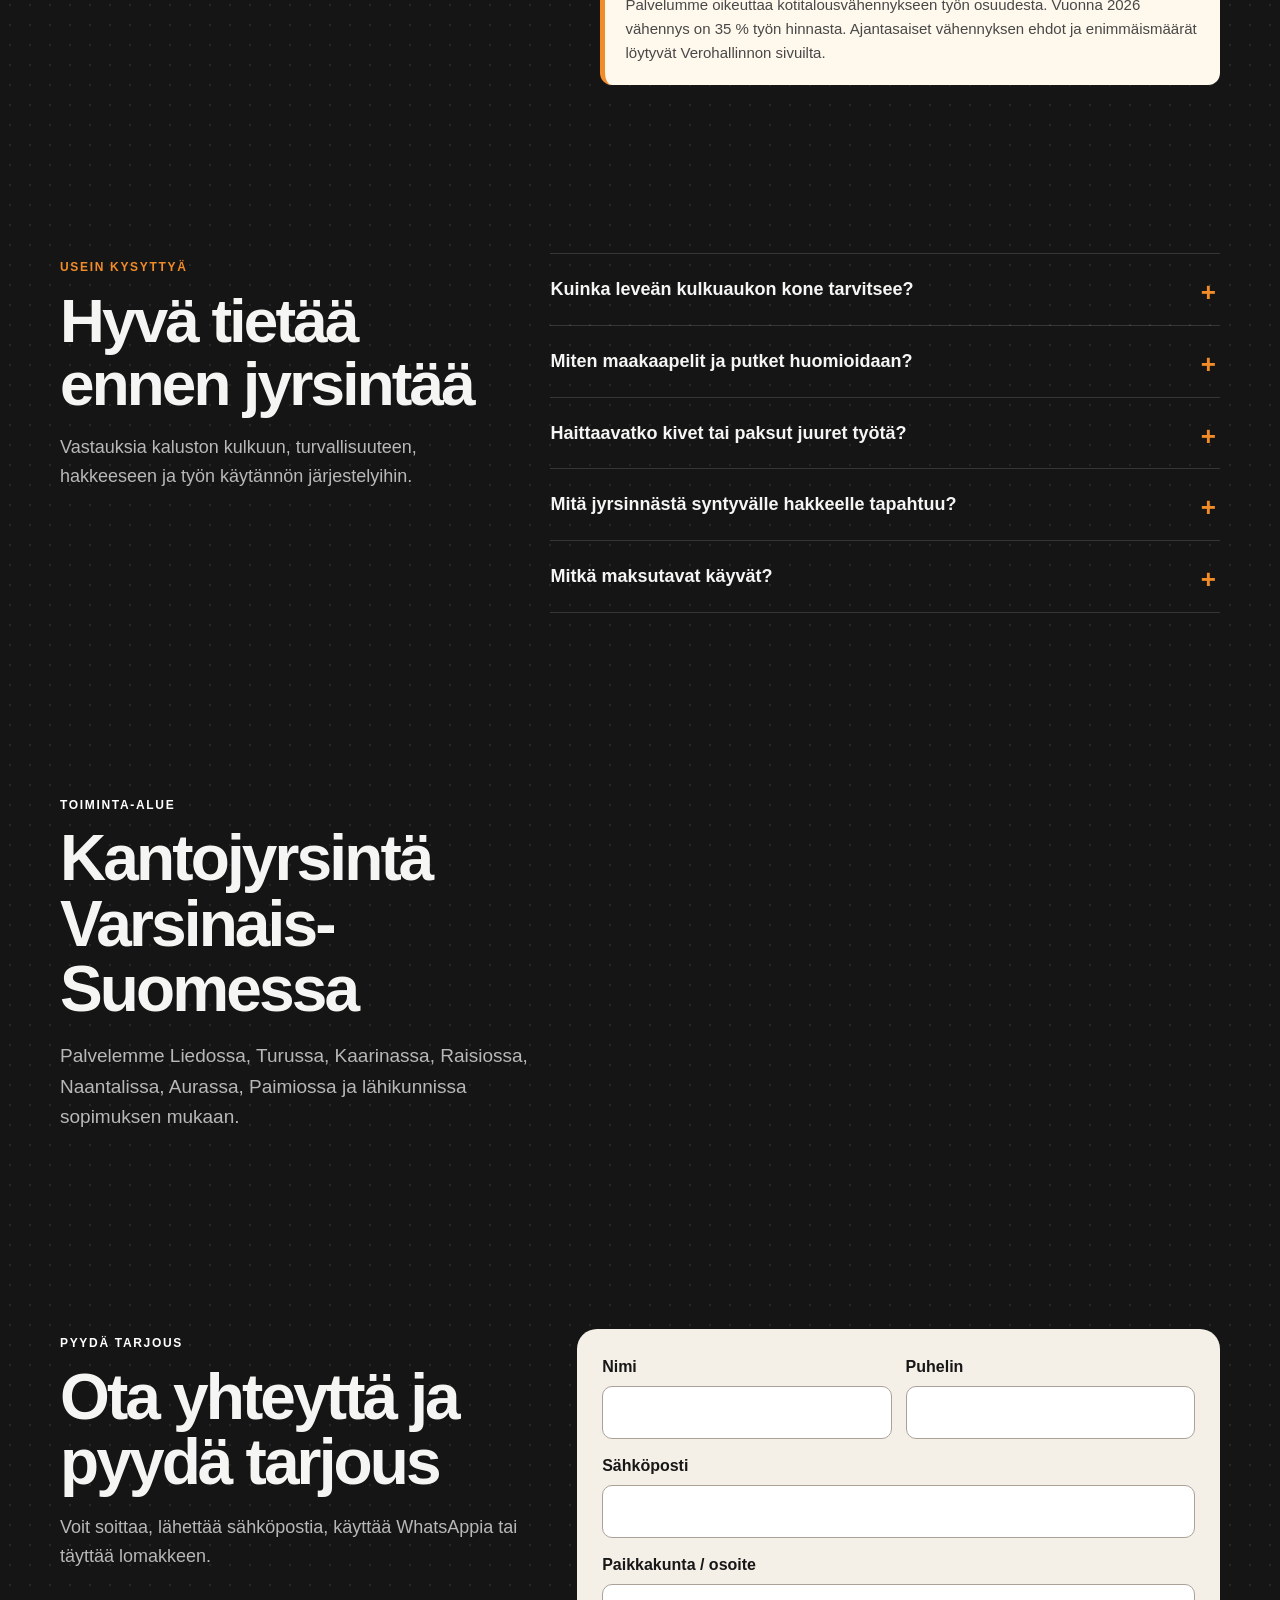
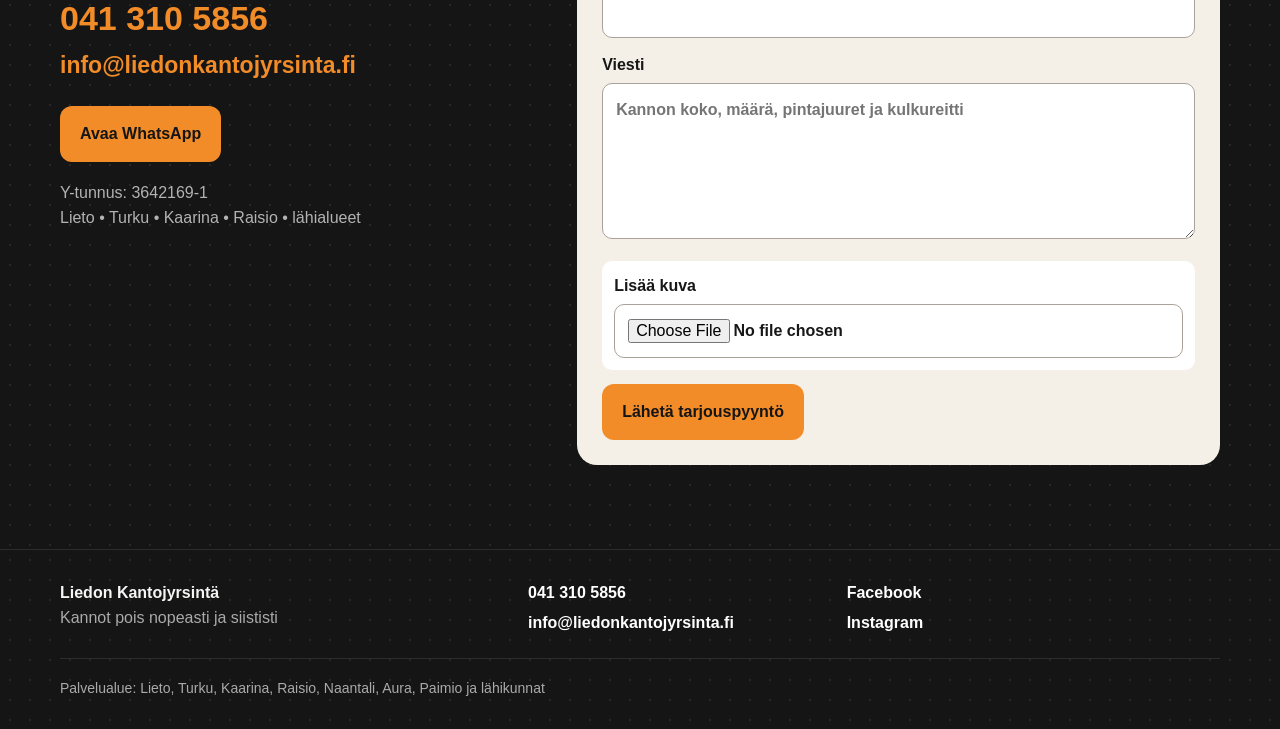
==== commit e10b299c: "Add before and after images and customer reviews section to website (6a9d3cf2f1124054b2da7ff4)" ====
--- a/index.html
+++ b/index.html
@@ -16,24 +16,28 @@
 <meta content="Kantojyrsintää Liedossa, Turussa ja Varsinais-Suomessa. Kantojen poisto ja pintajuurien jyrsintä nopeasti ja siististi. Pyydä maksuton arvio." name="description"/>
 <meta content="#171717" name="theme-color"/>
 <link href="https://liedonkantojyrsinta.fi/" rel="canonical"/>
-<link href="favicon.png" rel="icon" type="image/png"/>
+<link href="/favicon.ico?v=20260825" rel="icon" sizes="any"/>
+<link href="/favicon-32x32.png?v=20260825" rel="icon" sizes="32x32" type="image/png"/>
+<link href="/favicon-16x16.png?v=20260825" rel="icon" sizes="16x16" type="image/png"/>
+<link href="/apple-touch-icon.png?v=20260825" rel="apple-touch-icon" sizes="180x180"/>
+<link href="/site.webmanifest?v=20260825" rel="manifest"/>
 <meta content="Kantojyrsintä Lieto ja Turku | Liedon Kantojyrsintä" property="og:title"/>
 <meta content="Kantojen poisto ja pintajuurien jyrsintä Liedossa, Turussa ja muualla Varsinais-Suomessa. Pyydä maksuton hinta-arvio." property="og:description"/>
 <meta content="website" property="og:type"/>
 <meta content="fi_FI" property="og:locale"/>
 <meta content="https://liedonkantojyrsinta.fi" property="og:url"/>
-<meta content="https://liedonkantojyrsinta.fi/og-image.jpg?v=20260825-3" property="og:image"/>
-<meta content="https://liedonkantojyrsinta.fi/og-image.jpg?v=20260825-3" property="og:image:secure_url"/>
-<meta content="image/jpeg" property="og:image:type"/>
+<meta content="https://liedonkantojyrsinta.fi/og-image.png?v=20260825" property="og:image"/>
+<meta content="https://liedonkantojyrsinta.fi/og-image.png?v=20260825" property="og:image:secure_url"/>
+<meta content="image/png" property="og:image:type"/>
 <meta content="1200" property="og:image:width"/>
 <meta content="630" property="og:image:height"/>
-<meta content="Liedon Kantojyrsinnän logo mustalla taustalla" property="og:image:alt"/>
+<meta content="Liedon Kantojyrsinnän logo vaalealla taustalla" property="og:image:alt"/>
 <meta content="Liedon Kantojyrsintä" property="og:site_name"/>
 <meta content="summary_large_image" name="twitter:card"/>
 <meta content="Kantojyrsintä Lieto ja Turku | Liedon Kantojyrsintä" name="twitter:title"/>
 <meta content="Kantojen poisto ja pintajuurien jyrsintä Liedossa, Turussa ja muualla Varsinais-Suomessa. Pyydä maksuton hinta-arvio." name="twitter:description"/>
-<meta content="https://liedonkantojyrsinta.fi/og-image.jpg?v=20260825-3" name="twitter:image"/>
-<meta content="Liedon Kantojyrsinnän logo mustalla taustalla" name="twitter:image:alt"/>
+<meta content="https://liedonkantojyrsinta.fi/og-image.png?v=20260825" name="twitter:image"/>
+<meta content="Liedon Kantojyrsinnän logo vaalealla taustalla" name="twitter:image:alt"/>
 <link href="style.css" rel="stylesheet"/>
 <script type="application/ld+json">
 {
@@ -42,8 +46,8 @@
   "name": "Liedon Kantojyrsintä",
   "description": "Kantojyrsintä, kantojen poisto ja pintajuurien jyrsintä Liedossa, Turussa ja muualla Varsinais-Suomessa.",
   "url": "https://liedonkantojyrsinta.fi/",
-  "logo": "https://liedonkantojyrsinta.fi/images/liedon-kantojyrsinta-logo-white.png",
-  "image": "https://liedonkantojyrsinta.fi/og-image.jpg",
+  "logo": "https://liedonkantojyrsinta.fi/images/liedon-kantojyrsinta-logo-transparent.png",
+  "image": "https://liedonkantojyrsinta.fi/og-image.png",
   "telephone": "+358413105856",
   "email": "info@liedonkantojyrsinta.fi",
   "taxID": "3642169-1",
@@ -137,7 +141,7 @@
 <button class="carousel-button carousel-previous" type="button" aria-label="Edellinen kuvapari">
 <svg aria-hidden="true" viewBox="0 0 24 24"><path d="m15 18-6-6 6-6"/></svg>
 </button>
-<span class="carousel-status" aria-live="polite">1 / 1</span>
+<span class="carousel-status" aria-live="polite">1 / 2</span>
 <button class="carousel-button carousel-next" type="button" aria-label="Seuraava kuvapari">
 <svg aria-hidden="true" viewBox="0 0 24 24"><path d="m9 18 6-6-6-6"/></svg>
 </button>
@@ -159,7 +163,59 @@
 </div>
 </figure>
 </article>
-</div>
+<article class="result-pair">
+<figure>
+<div class="result-image-wrap">
+<img alt="Kanto pihassa ennen kantojyrsintää" decoding="async" height="1800" loading="lazy" src="images/tyonjalki-ennen-2.webp" width="1490"/>
+<span class="result-label">Ennen</span>
+</div>
+</figure>
+<figure>
+<div class="result-image-wrap">
+<img alt="Piha uuden kantojyrsinnän jälkeen" decoding="async" height="984" loading="lazy" src="images/tyonjalki-jalkeen-2.webp" width="1800"/>
+<span class="result-label result-label-after">Jälkeen</span>
+</div>
+</figure>
+</article>
+</div>
+</div>
+</div>
+</section>
+<section class="section reviews-section" aria-labelledby="reviews-title">
+<div class="container">
+<div class="section-heading reviews-heading">
+<span class="eyebrow orange">Google-arvostelut</span>
+<h2 id="reviews-title">Asiakkaiden kokemuksia</h2>
+<p>Katso, mitä asiakkaamme kertovat palvelustamme.</p>
+<div class="reviews-summary" aria-label="Google-arvostelujen yhteenveto">
+<div class="reviews-summary-rating"><span aria-hidden="true">★★★★★</span> <strong>5.0/5</strong></div>
+<span>Based on 4 Google reviews</span>
+</div>
+</div>
+<div class="reviews-grid">
+<article class="review-card">
+<div class="review-stars" role="img" aria-label="5 tähteä viidestä">★★★★★</div>
+<h3>Jukka Juurinen</h3>
+<p>Asiallinen kommunikointi ja nopea reagointi tarjouspyyntöön. Työ hoitui parin päivän päästä tilauksesta, eli nopeasti. Työnjälki hyvää ja piha jäi siistiksi.</p>
+</article>
+<article class="review-card">
+<div class="review-stars" role="img" aria-label="5 tähteä viidestä">★★★★★</div>
+<h3>Kimmo Huhtala</h3>
+<p>Nopea vastaus tarjouspyyntöön ja arvioikäynti järjestyi melkein heti. Työ (6:n kannon &amp; pintajuuriston poisto) tehtiin sovittuna päivänä &amp; aikaan, sekä todella ripeästi huolimatta haasteellisesta metsäisestä tontista. Kapea jyrsin sopii erittäin hyvin haasteelliselle tontille jossa kapeat kulkuväylät. Edullinen hinnoittelu. Suosittelen ehdottomasti!</p>
+</article>
+<article class="review-card">
+<div class="review-stars" role="img" aria-label="5 tähteä viidestä">★★★★★</div>
+<h3>Marja-Leena Hämäläinen</h3>
+<p>Nopea reagointi viesteihin. Palvelu ripeää ja laadukasta. Suosittelut!!</p>
+</article>
+<article class="review-card">
+<div class="review-stars" role="img" aria-label="5 tähteä viidestä">★★★★★</div>
+<h3>Ida Linden</h3>
+<p>Tosi nopeaa vastaamista ja sujuvaa yhteydenpitoa. Homma hoitui juuri niin kuin sovittiin, ja piha sekä työn jälki jätettiin todella siistiksi. Voin suositella!</p>
+</article>
+</div>
+<div class="reviews-action">
+<a class="btn btn-orange" href="https://g.page/r/CWQVvDWn3kR4EBM/review" rel="noopener noreferrer" target="_blank">Read all Google Reviews</a>
 </div>
 </div>
 </section>
@@ -399,6 +455,9 @@
     form.reset();
     formStatus.textContent = 'Kiitos yhteydenotosta! Tarjouspyyntösi on lähetetty. Vastaamme yleensä saman päivän aikana.';
     formStatus.className = 'form-status success';
+    if (typeof gtag === 'function') {
+    gtag('event', 'generate_lead');
+  }
   } catch (error) {
     formStatus.textContent = 'Lähetys ei onnistunut. Kokeile uudelleen tai ota yhteyttä puhelimitse tai sähköpostilla.';
     formStatus.className = 'form-status error';
--- a/style.css
+++ b/style.css
@@ -708,6 +708,115 @@
   color: var(--black);
 }
 
+.reviews-section {
+  position: relative;
+  padding-top: 34px;
+  overflow: hidden;
+}
+
+.reviews-section::before {
+  position: absolute;
+  top: 0;
+  right: max(16px, calc((100vw - 1160px) / 2));
+  left: max(16px, calc((100vw - 1160px) / 2));
+  height: 1px;
+  background: linear-gradient(90deg, transparent, rgba(242, 140, 40, .6), transparent);
+  content: "";
+}
+
+.reviews-heading {
+  margin-bottom: 32px;
+}
+
+.reviews-summary {
+  display: grid;
+  gap: 5px;
+  margin-top: 22px;
+}
+
+.reviews-summary-rating {
+  display: flex;
+  gap: 10px;
+  align-items: center;
+  color: var(--white);
+  font-size: 19px;
+  line-height: 1;
+}
+
+.reviews-summary-rating span {
+  color: var(--orange);
+  letter-spacing: .08em;
+}
+
+.reviews-summary-rating strong {
+  font-size: 18px;
+}
+
+.reviews-summary > span {
+  color: var(--muted);
+  font-size: 14px;
+  font-weight: 700;
+}
+
+.reviews-grid {
+  display: grid;
+  grid-template-columns: repeat(2, minmax(0, 1fr));
+  gap: 18px;
+  align-items: start;
+}
+
+.review-card {
+  position: relative;
+  padding: 24px;
+  overflow: hidden;
+  border: 1px solid rgba(255, 255, 255, .11);
+  border-radius: 14px;
+  background: linear-gradient(145deg, rgba(242, 140, 40, .1), transparent 38%), var(--black-soft);
+  box-shadow: 0 18px 46px rgba(0, 0, 0, .22);
+  transition: border-color .22s ease, transform .22s ease;
+}
+
+.review-card:nth-child(even) {
+  margin-top: 26px;
+}
+
+.review-card:hover {
+  border-color: rgba(242, 140, 40, .48);
+  transform: translateY(-4px);
+}
+
+.review-stars {
+  color: var(--orange);
+  font-size: 21px;
+  letter-spacing: .12em;
+  line-height: 1;
+}
+
+.review-card h3 {
+  margin: 16px 0 9px;
+  color: var(--white);
+  font-size: 20px;
+}
+
+.review-card p {
+  margin: 0;
+  color: #d0d0d0;
+  font-size: 16px;
+  line-height: 1.6;
+}
+
+.reviews-action {
+  display: flex;
+  justify-content: center;
+  margin-top: 38px;
+}
+
+.reviews-action .btn {
+  min-height: 60px;
+  padding-inline: 30px;
+  box-shadow: 0 14px 34px rgba(242, 140, 40, .24);
+}
+
 .services-grid {
   display: grid;
   grid-template-columns: repeat(4, 1fr);
@@ -1329,6 +1438,38 @@
     font-size: 11px;
   }
 
+  .reviews-section {
+    padding-top: 24px;
+  }
+
+  .reviews-grid {
+    grid-template-columns: 1fr;
+  }
+
+  .review-card,
+  .review-card:nth-child(even) {
+    margin-top: 0;
+  }
+
+  .review-card {
+    padding: 20px;
+    border-radius: 14px;
+  }
+
+  .review-card:hover {
+    transform: none;
+  }
+
+  .reviews-action {
+    margin-top: 32px;
+  }
+
+  .reviews-action .btn {
+    width: 100%;
+    padding-inline: 16px;
+    text-align: center;
+  }
+
   .services-grid article:hover,
   .btn:hover {
     transform: none;
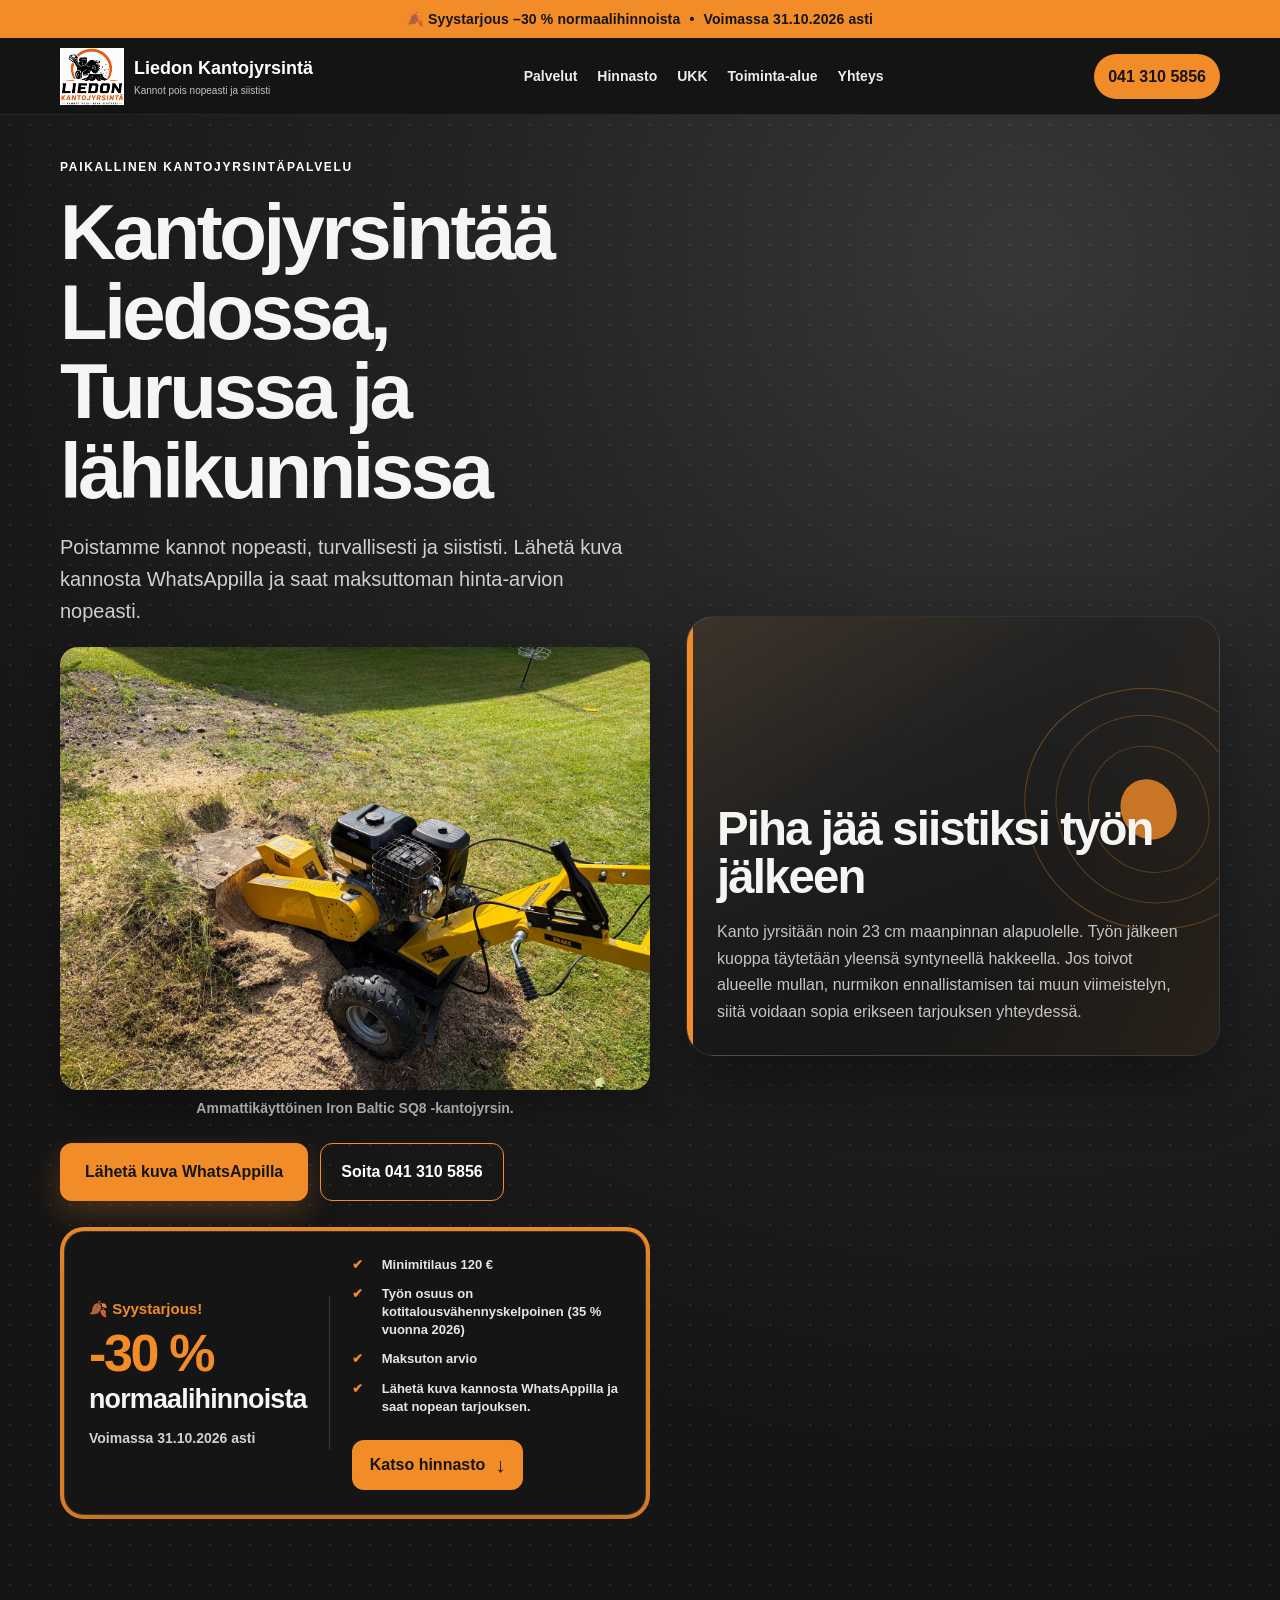
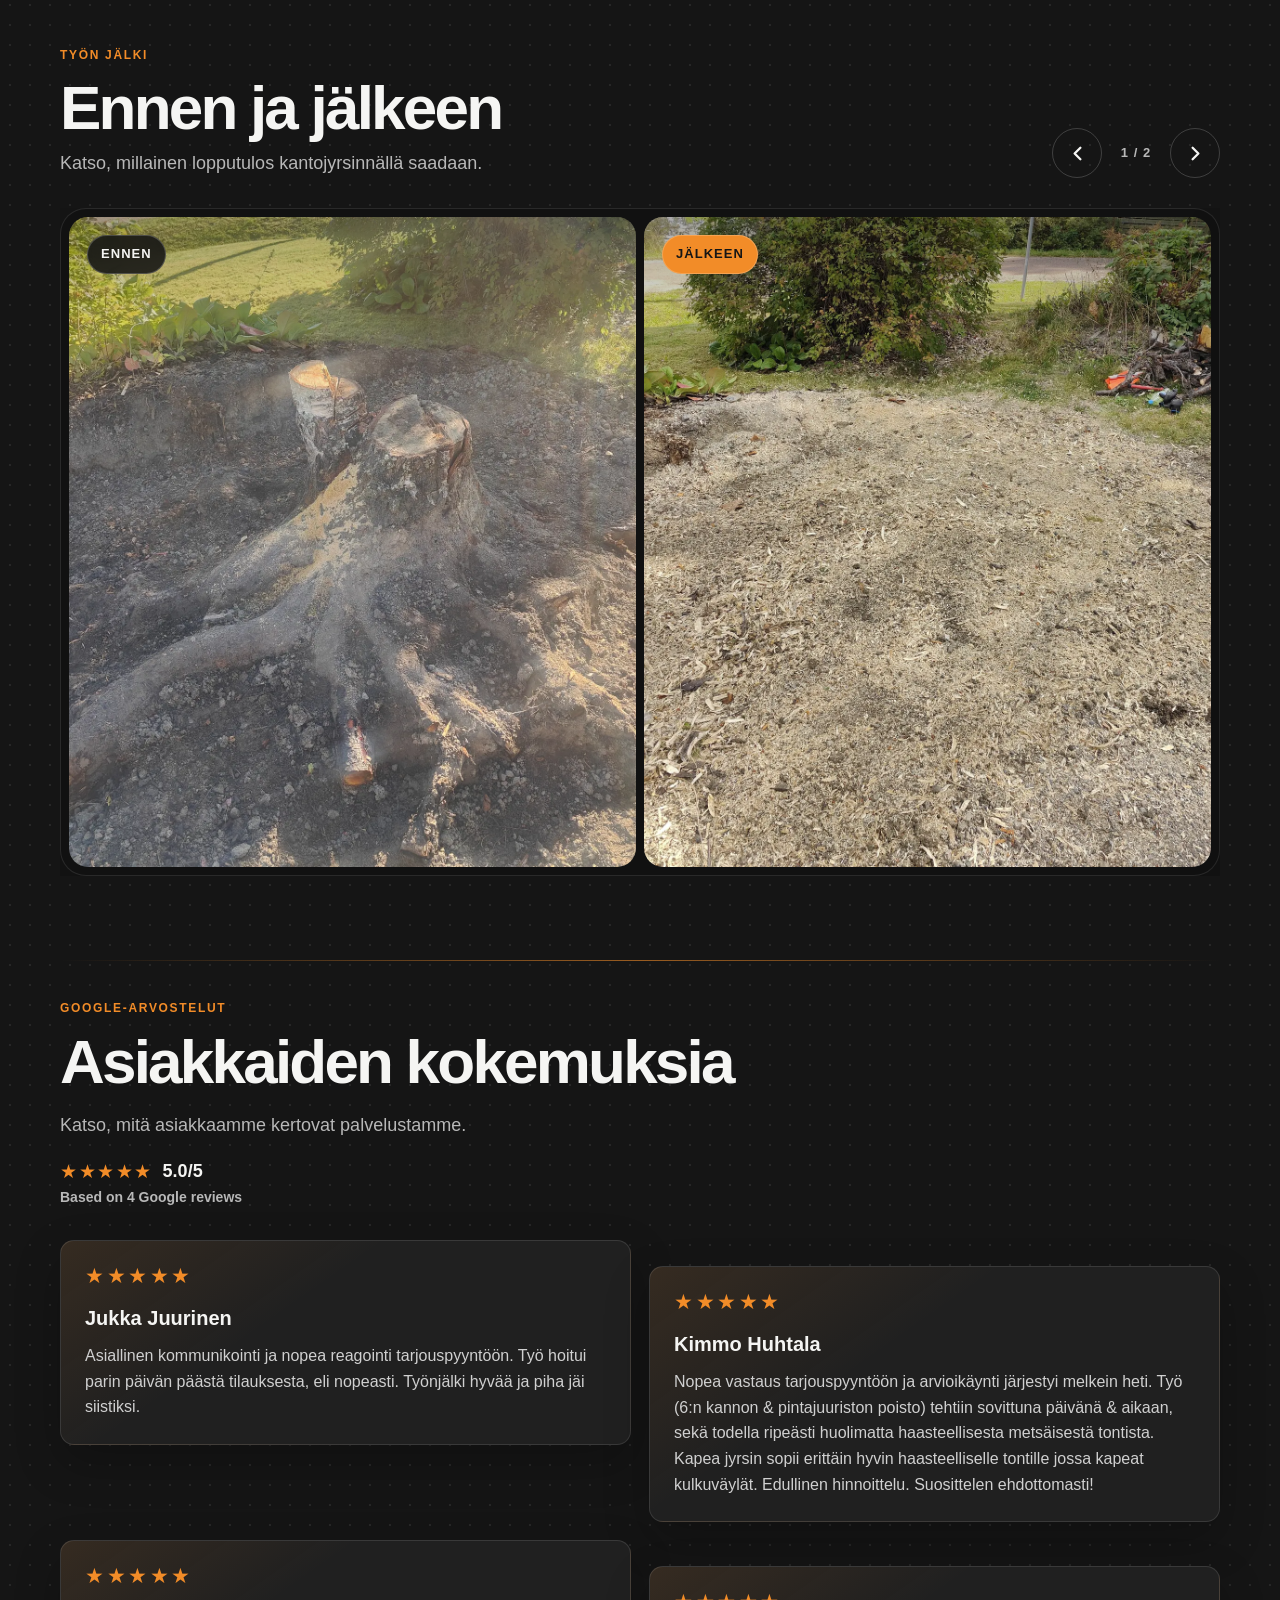
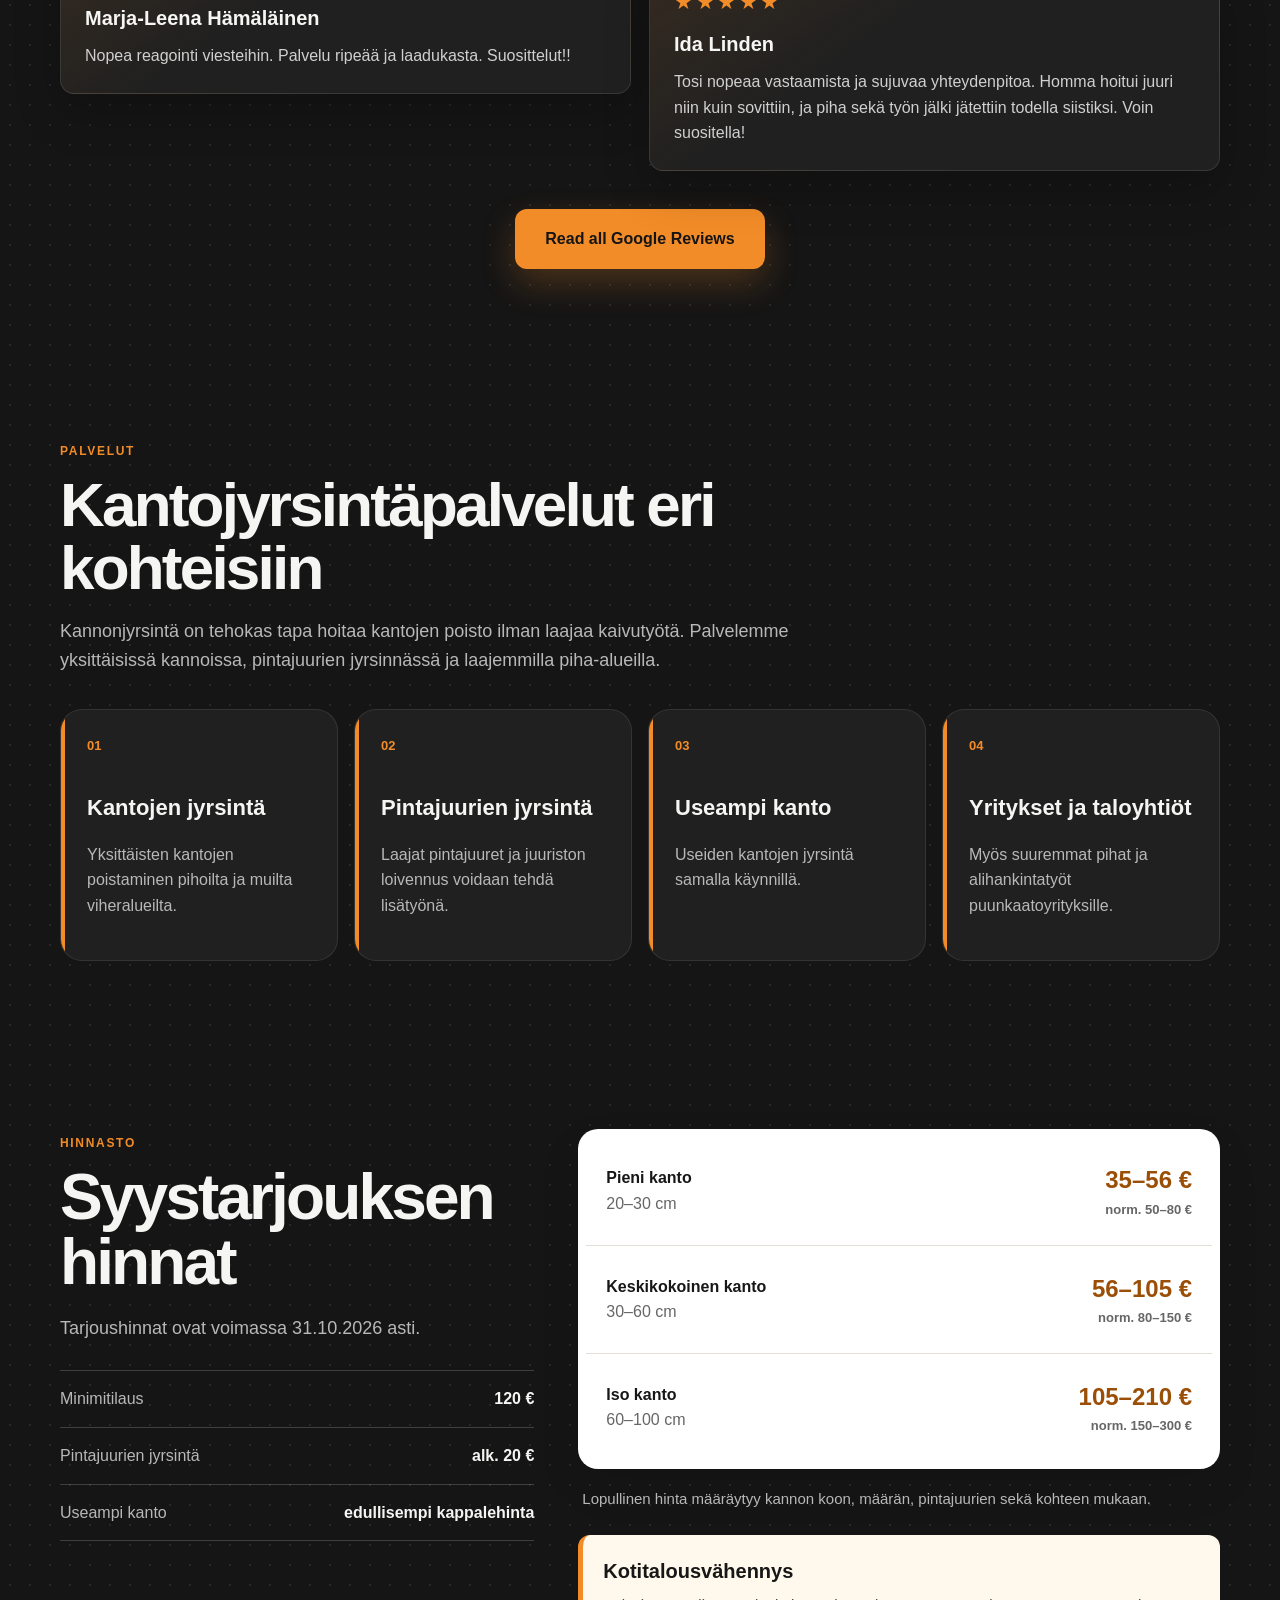
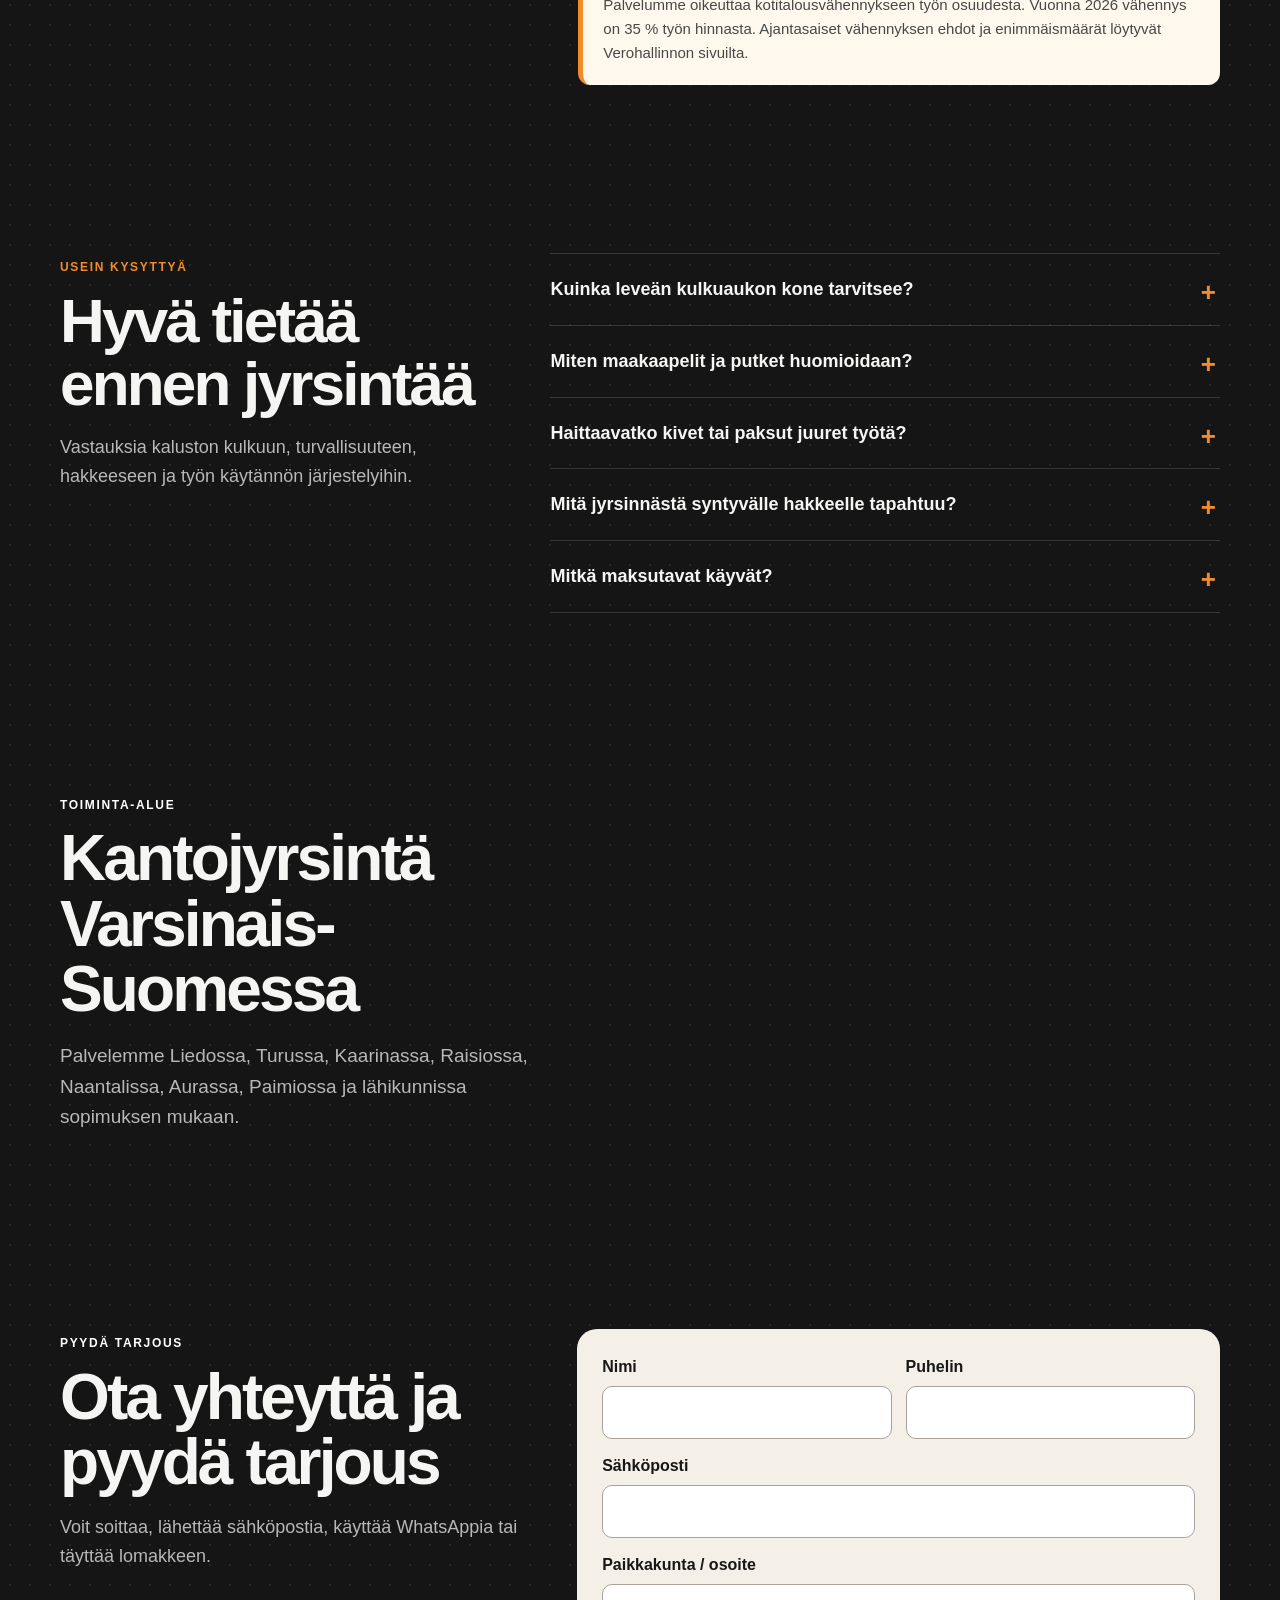
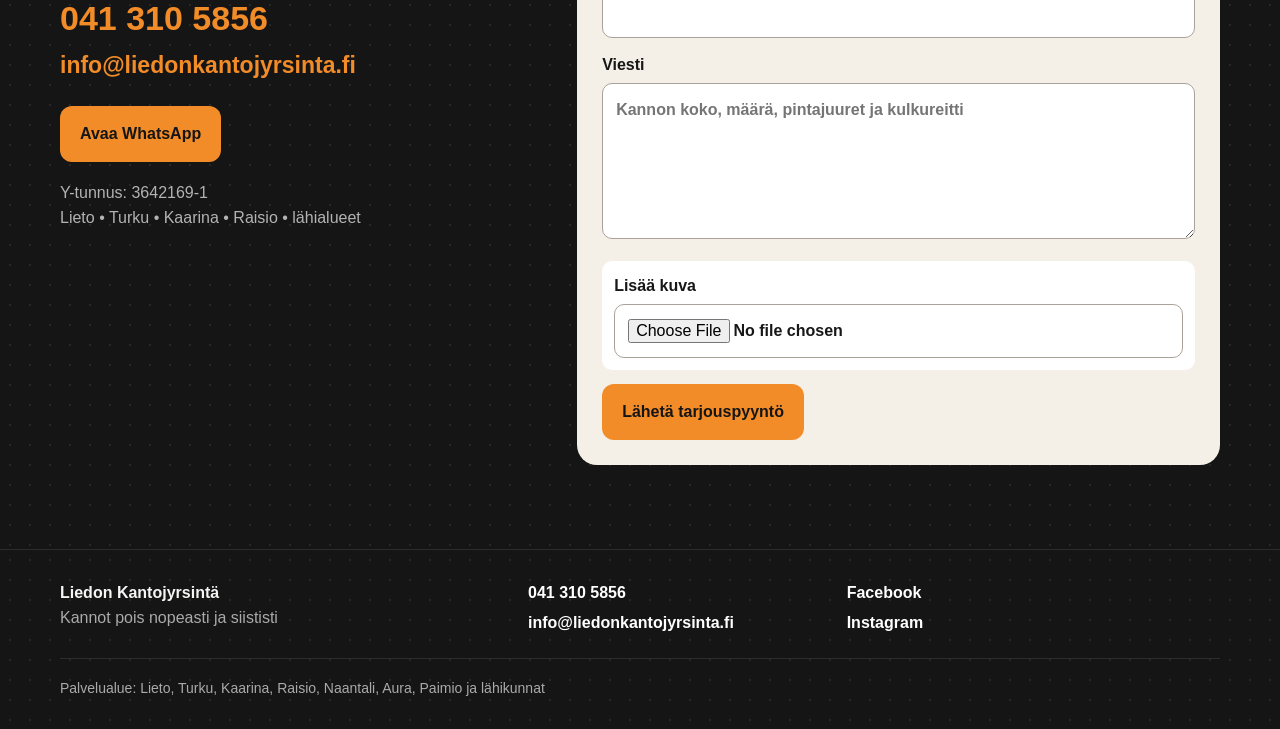
==== commit fabddd99: "Update website promotion for autumn offer and minimum charge (6abeaa5476644e7591e1192b)" ====
--- a/index.html
+++ b/index.html
@@ -59,7 +59,7 @@
 <body>
 <a class="skip-link" href="#sisalto">Siirry sisältöön</a>
 <div class="announcement-bar" role="status">
-<div class="container">🎉 Avajaistarjous –30 % normaalihinnoista <span aria-hidden="true">•</span> Voimassa 30.9.2026 asti</div>
+<div class="container">🍂 Syystarjous –30 % normaalihinnoista <span aria-hidden="true">•</span> Voimassa 31.10.2026 asti</div>
 </div>
 <header class="site-header">
 <div class="container header-inner">
@@ -102,14 +102,14 @@
 <section class="campaign-section" aria-labelledby="campaign-title">
 <div class="campaign-card">
 <div class="campaign-offer">
-<span class="campaign-kicker">🎉 Avajaistarjous!</span>
+<span class="campaign-kicker">🍂 Syystarjous!</span>
 <h2 id="campaign-title">-30 % <span>normaalihinnoista</span></h2>
-<p>Voimassa 30.9.2026 asti</p>
+<p>Voimassa 31.10.2026 asti</p>
 </div>
 <div class="campaign-details">
 <ul>
-<li><span aria-hidden="true">✔</span> Minimitilaus tarjousaikana 70 € (norm. 100 €)</li>
-<li><span aria-hidden="true">✔</span> Työn osuus on kotitalousvähennyskelpoinen</li>
+<li><span aria-hidden="true">✔</span> Minimitilaus 120 €</li>
+<li><span aria-hidden="true">✔</span> Työn osuus on kotitalousvähennyskelpoinen (35 % vuonna 2026)</li>
 <li><span aria-hidden="true">✔</span> Maksuton arvio</li>
 <li><span aria-hidden="true">✔</span> Lähetä kuva kannosta WhatsAppilla ja saat nopean tarjouksen.</li>
 </ul>
@@ -254,10 +254,10 @@
 <div class="container pricing-layout">
 <div class="pricing-copy">
 <span class="eyebrow orange">Hinnasto</span>
-<h2>Avajaistarjouksen hinnat</h2>
-<p>Tarjoushinnat ovat voimassa 30.9.2026 asti.</p>
+<h2>Syystarjouksen hinnat</h2>
+<p>Tarjoushinnat ovat voimassa 31.10.2026 asti.</p>
 <div class="pricing-facts">
-<div><span>Minimitilaus tarjousaikana</span><strong>70 € <small>(norm. 100 €)</small></strong></div>
+<div><span>Minimitilaus</span><strong>120 €</strong></div>
 <div><span>Pintajuurien jyrsintä</span><strong>alk. 20 €</strong></div>
 <div><span>Useampi kanto</span><strong>edullisempi kappalehinta</strong></div>
 </div>
